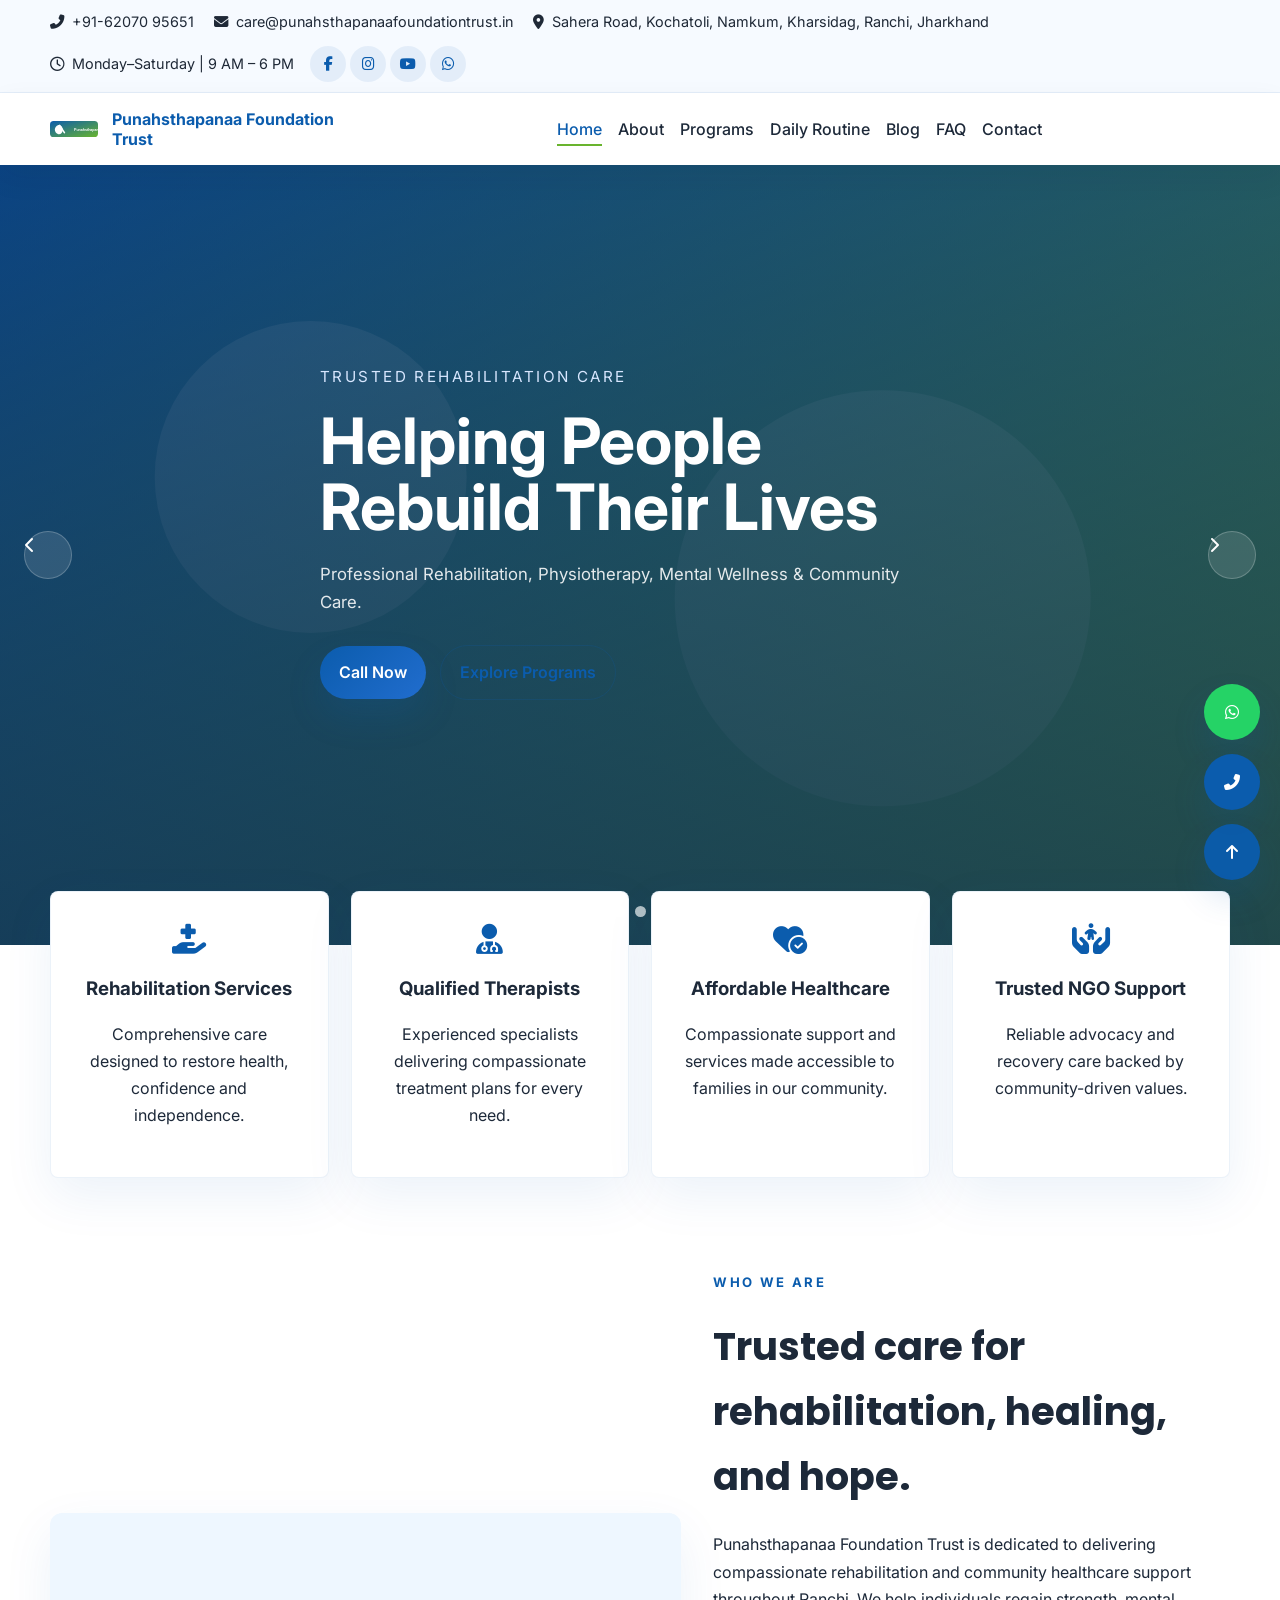
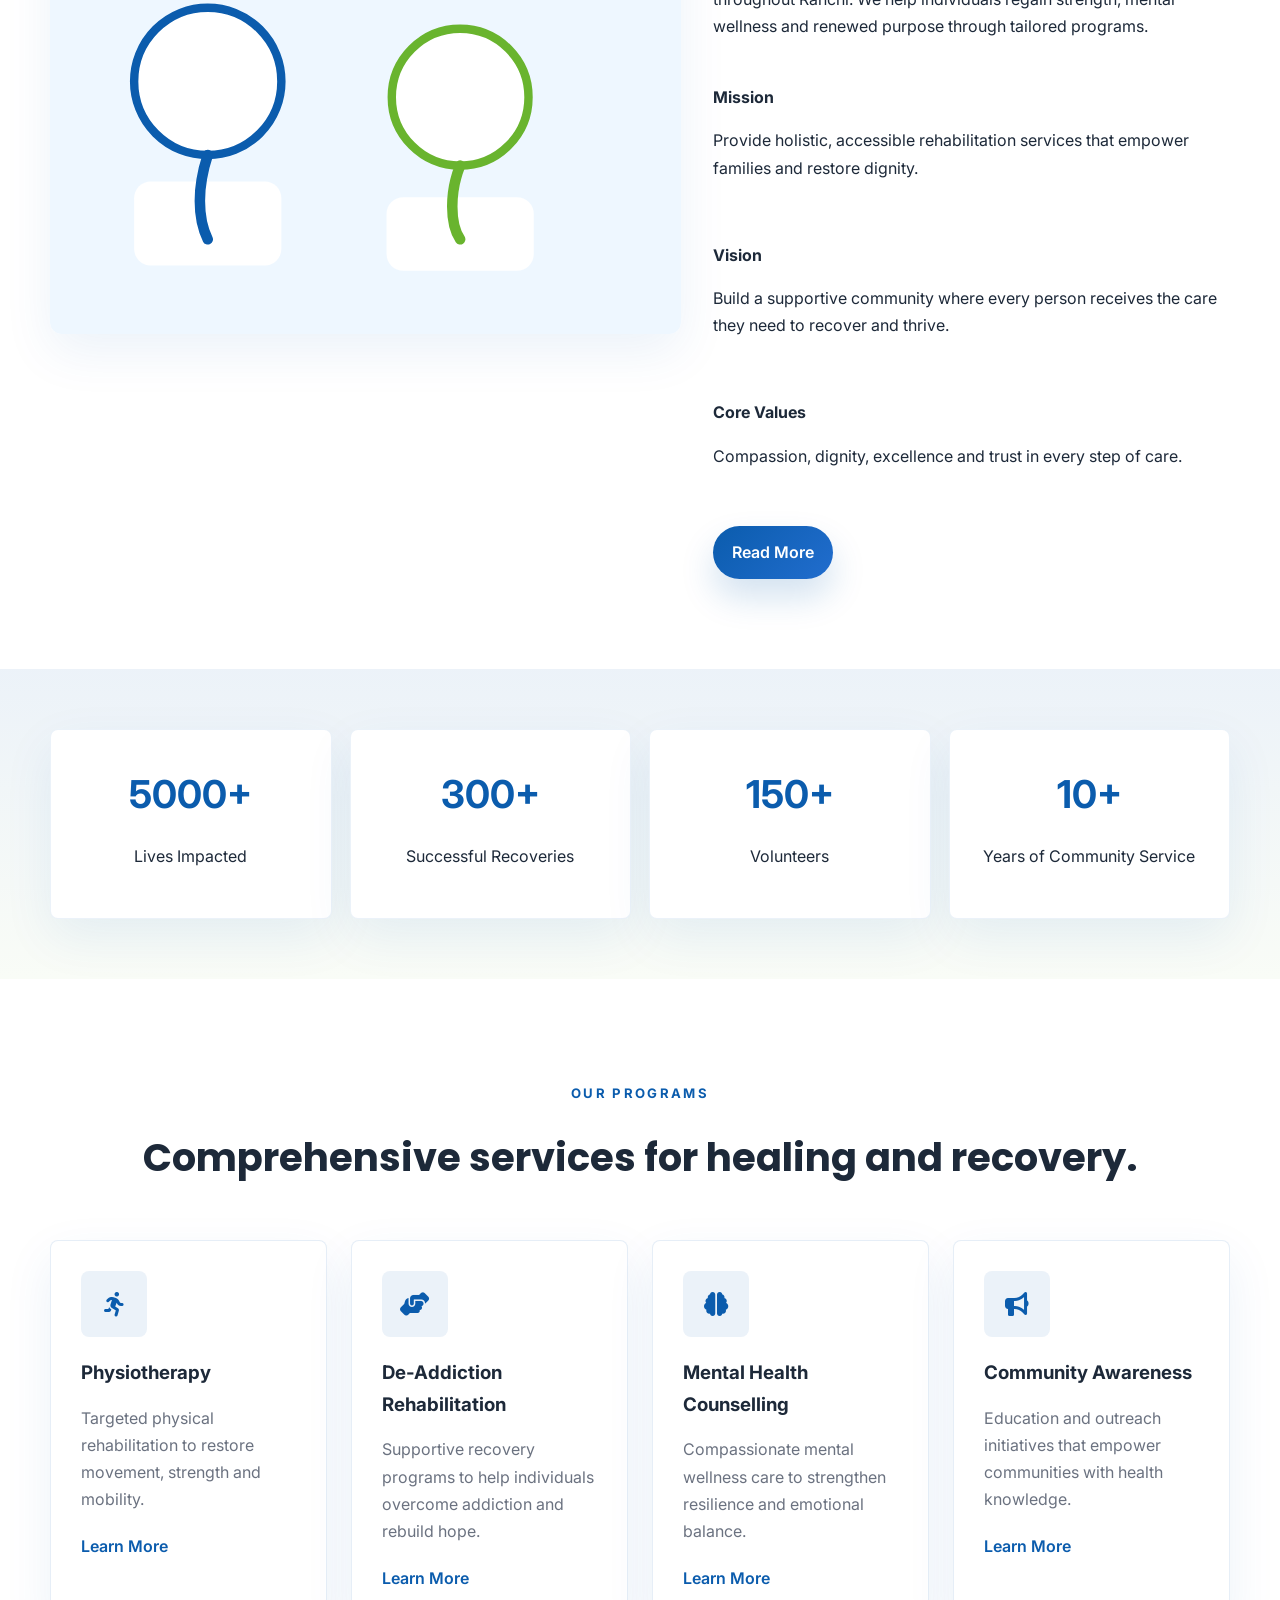
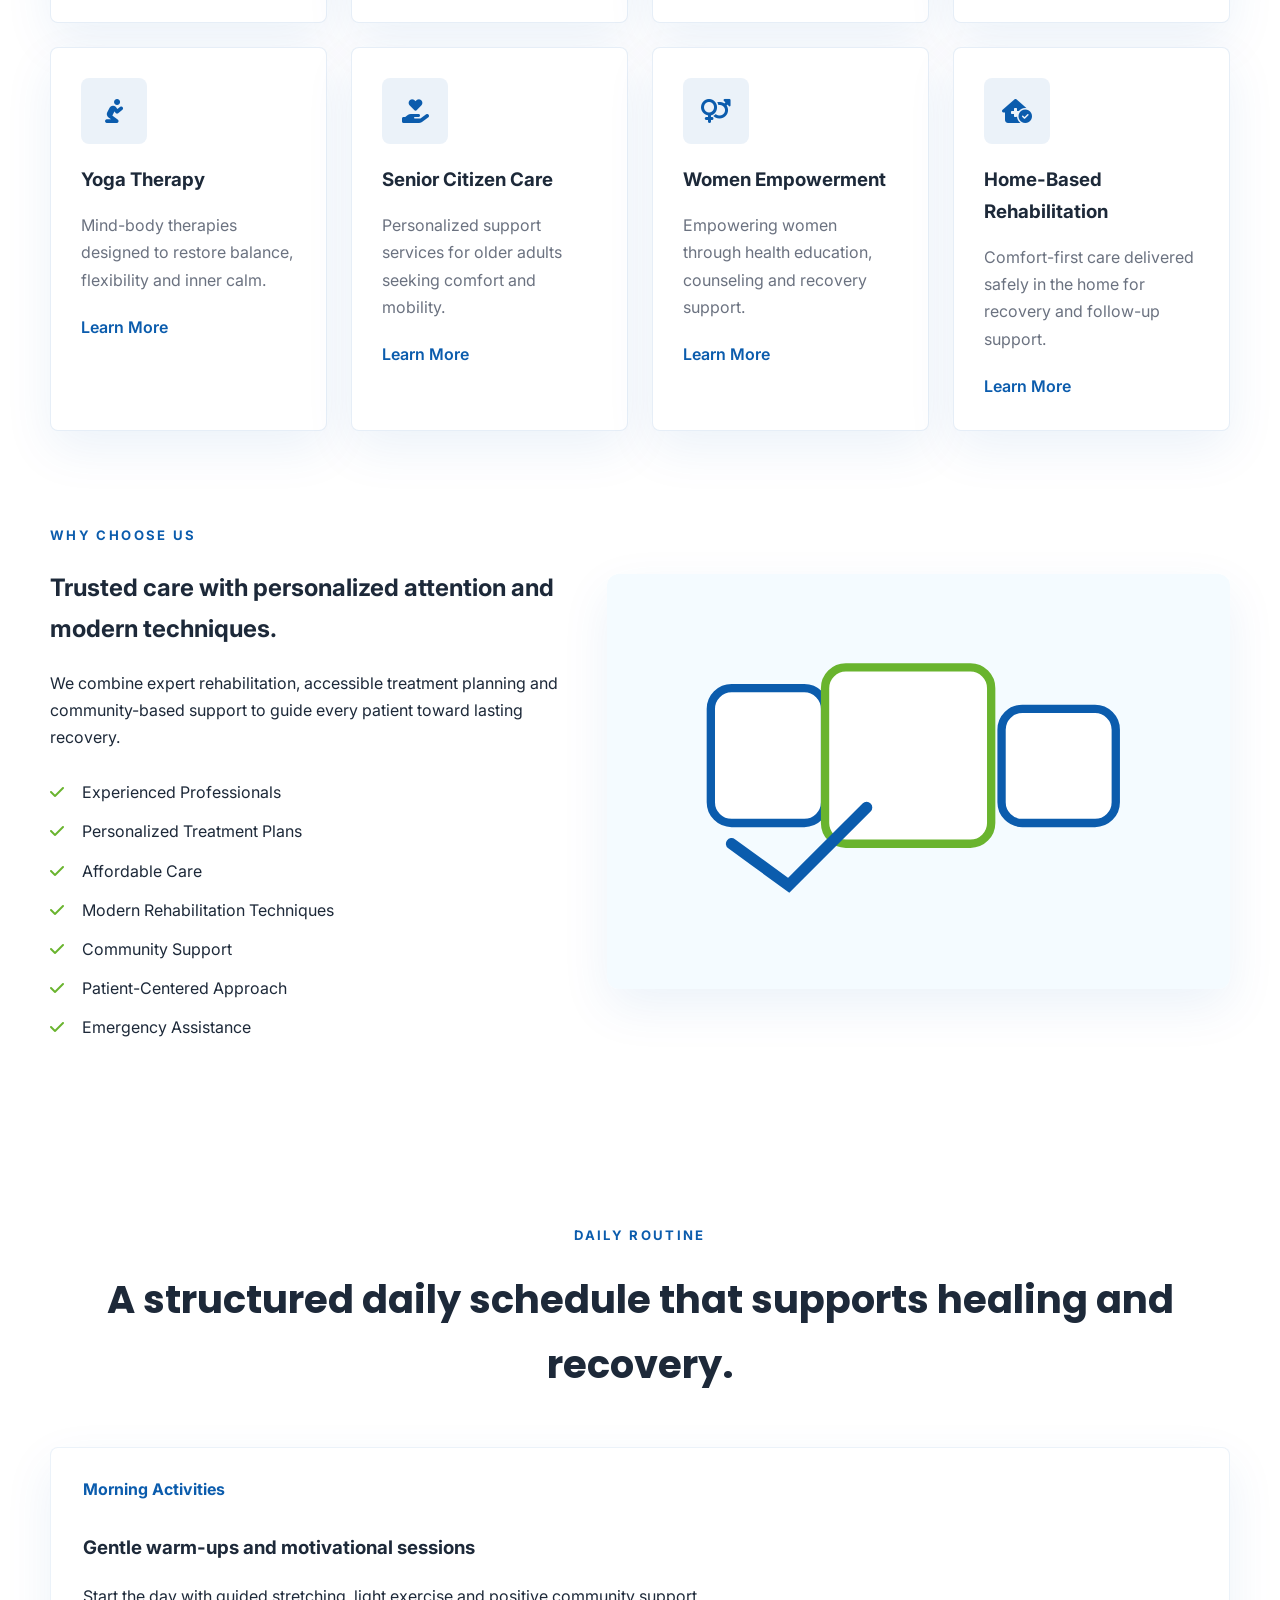
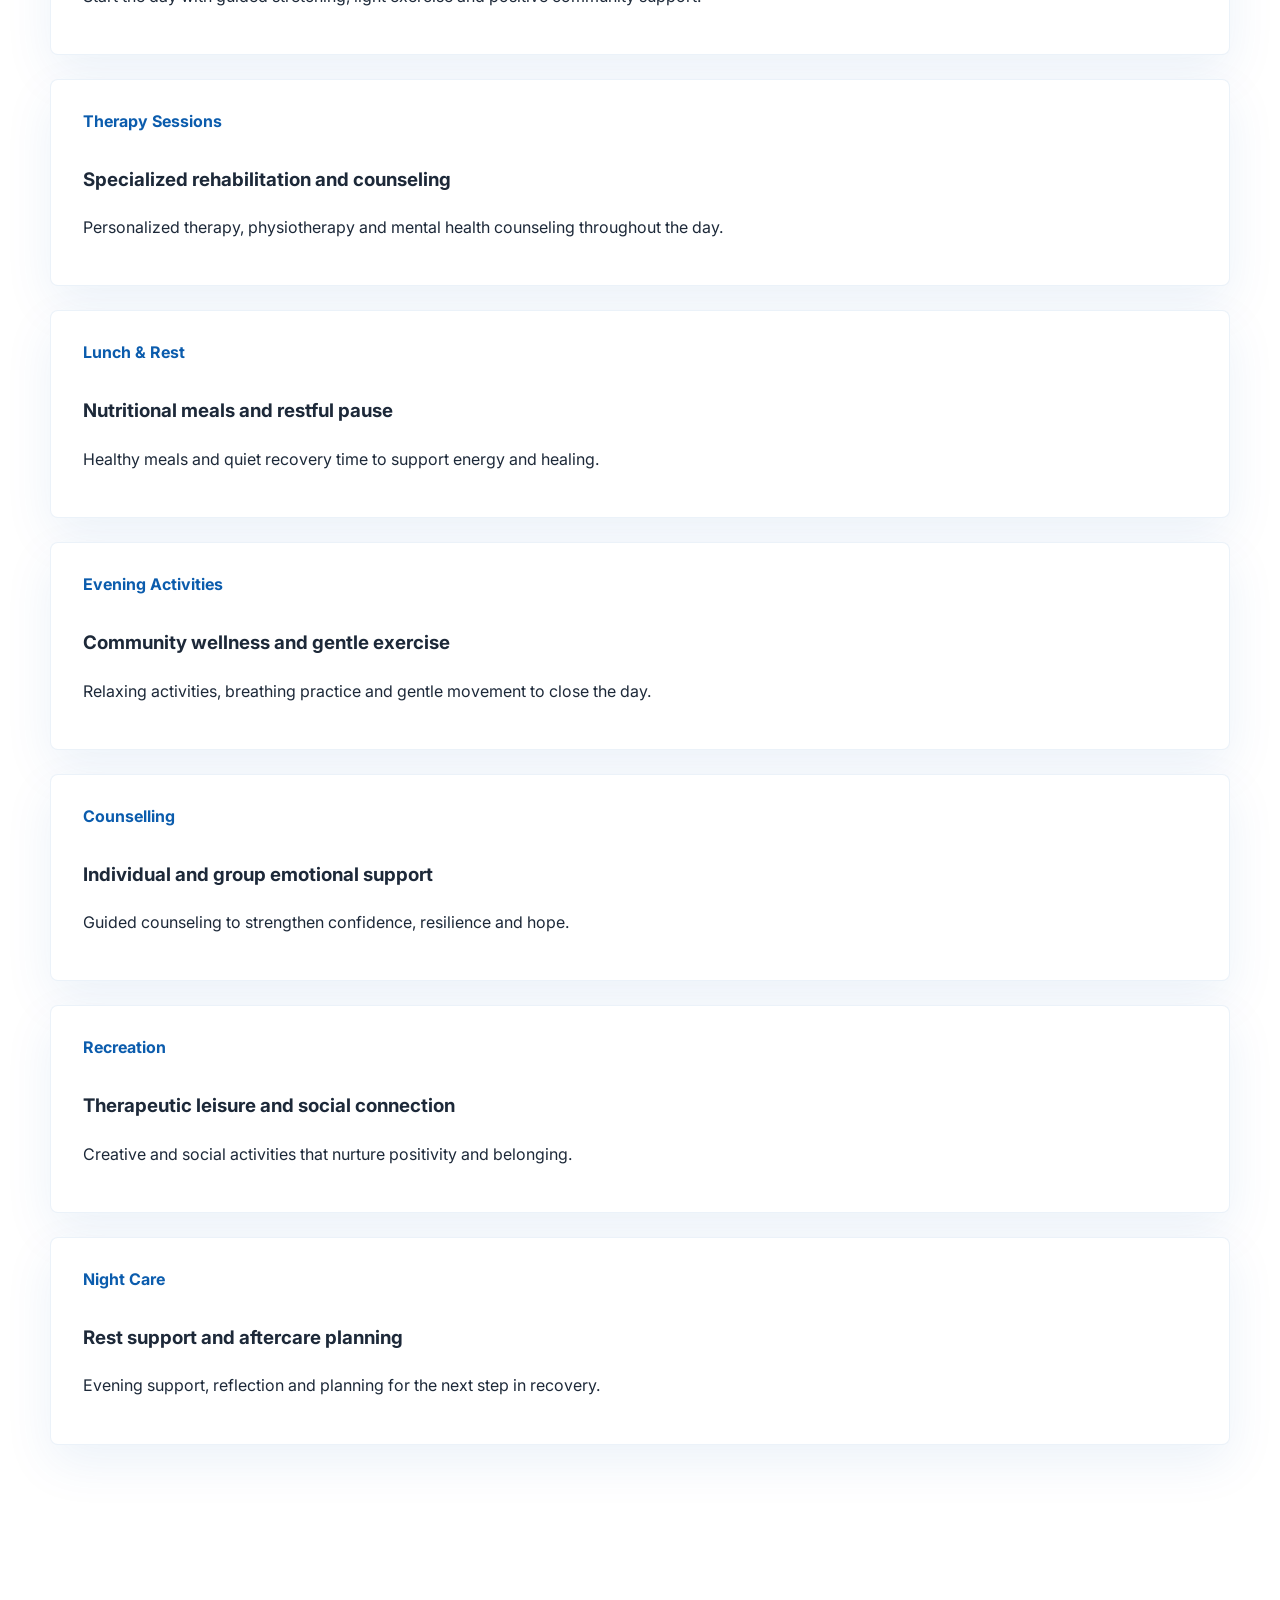
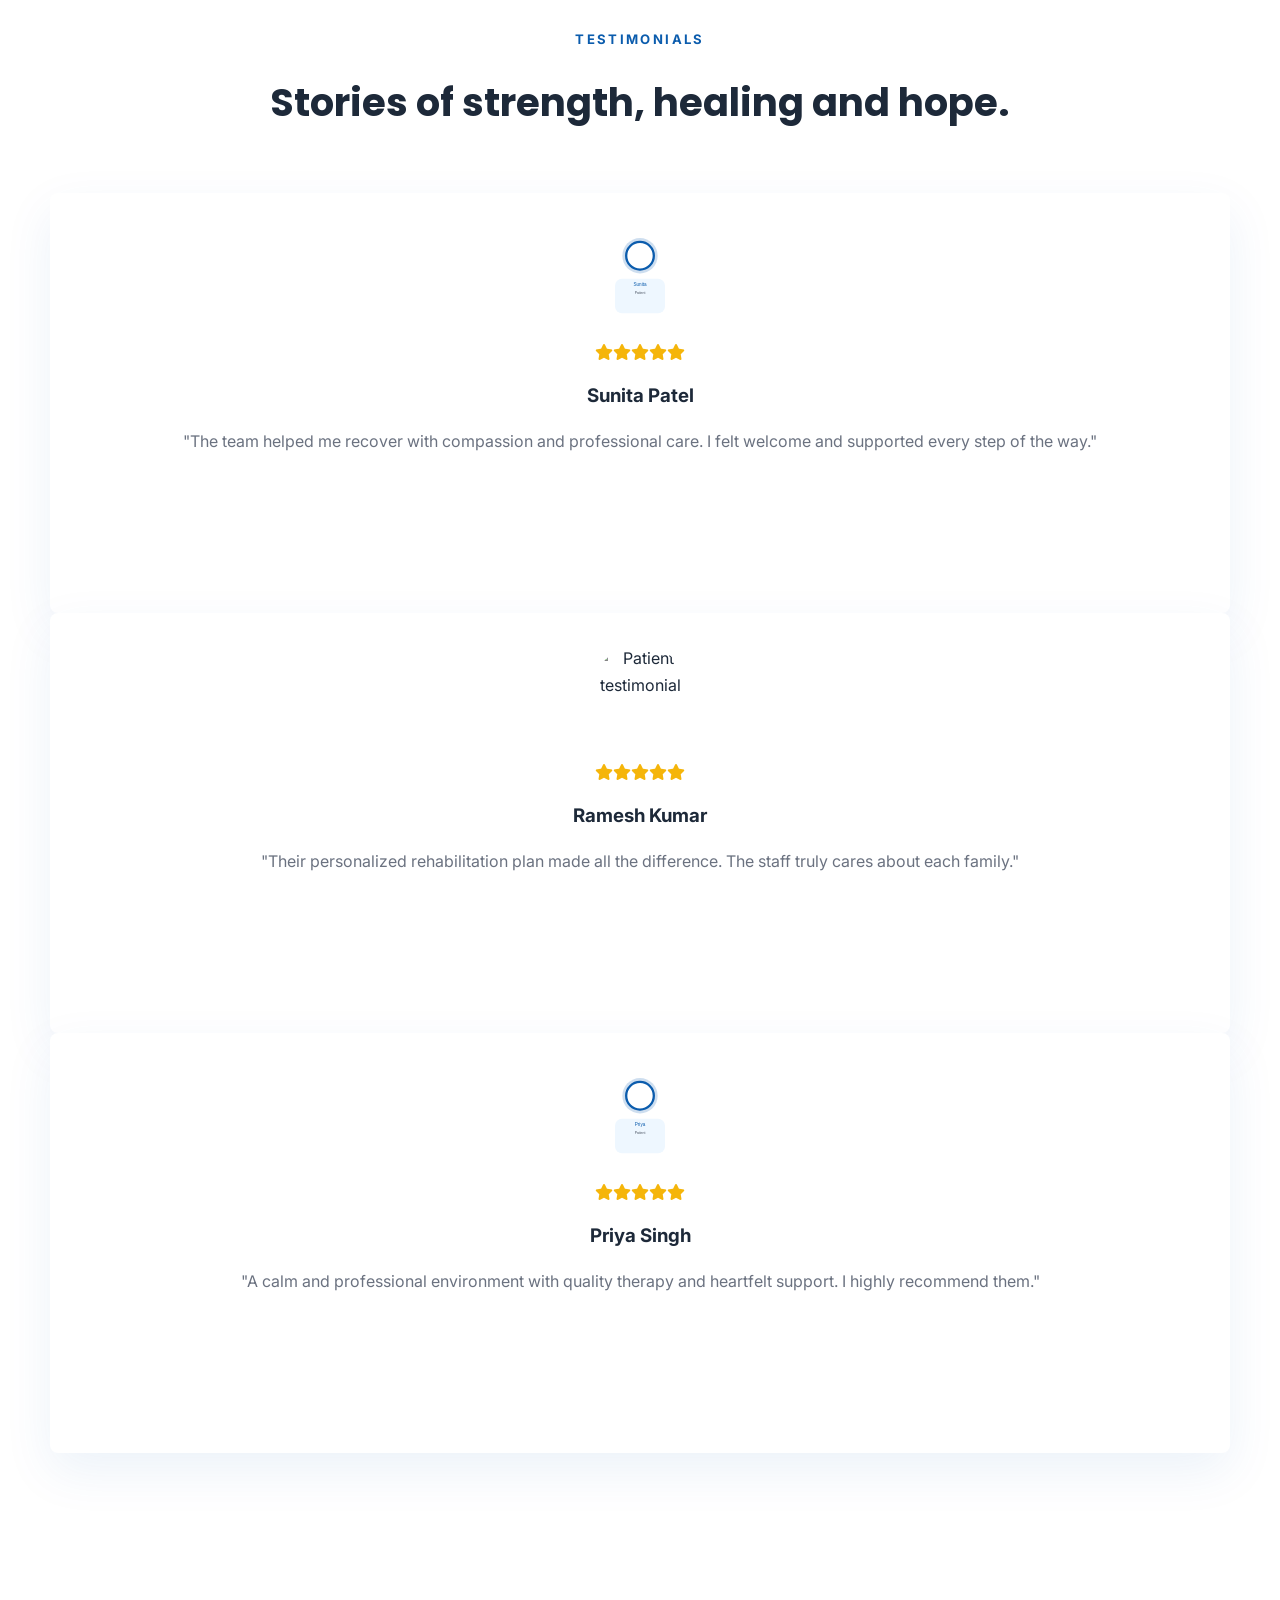
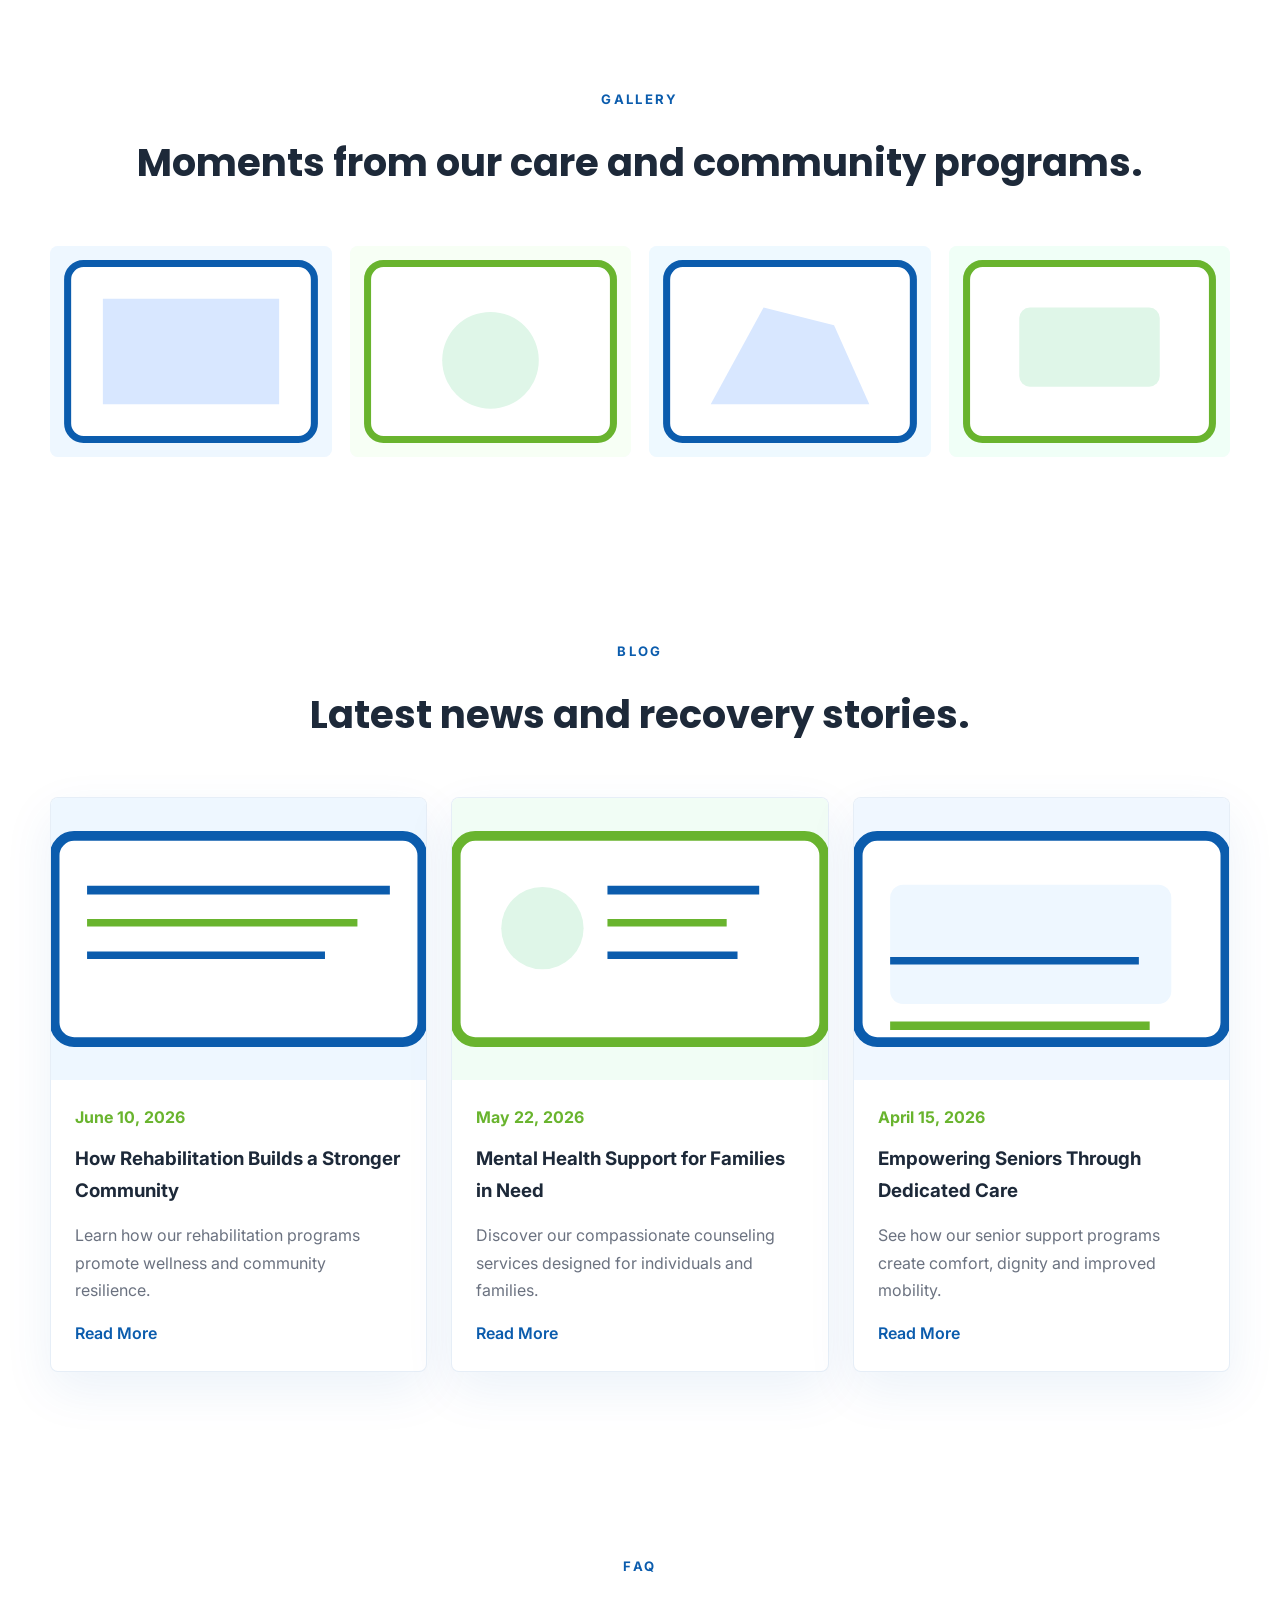
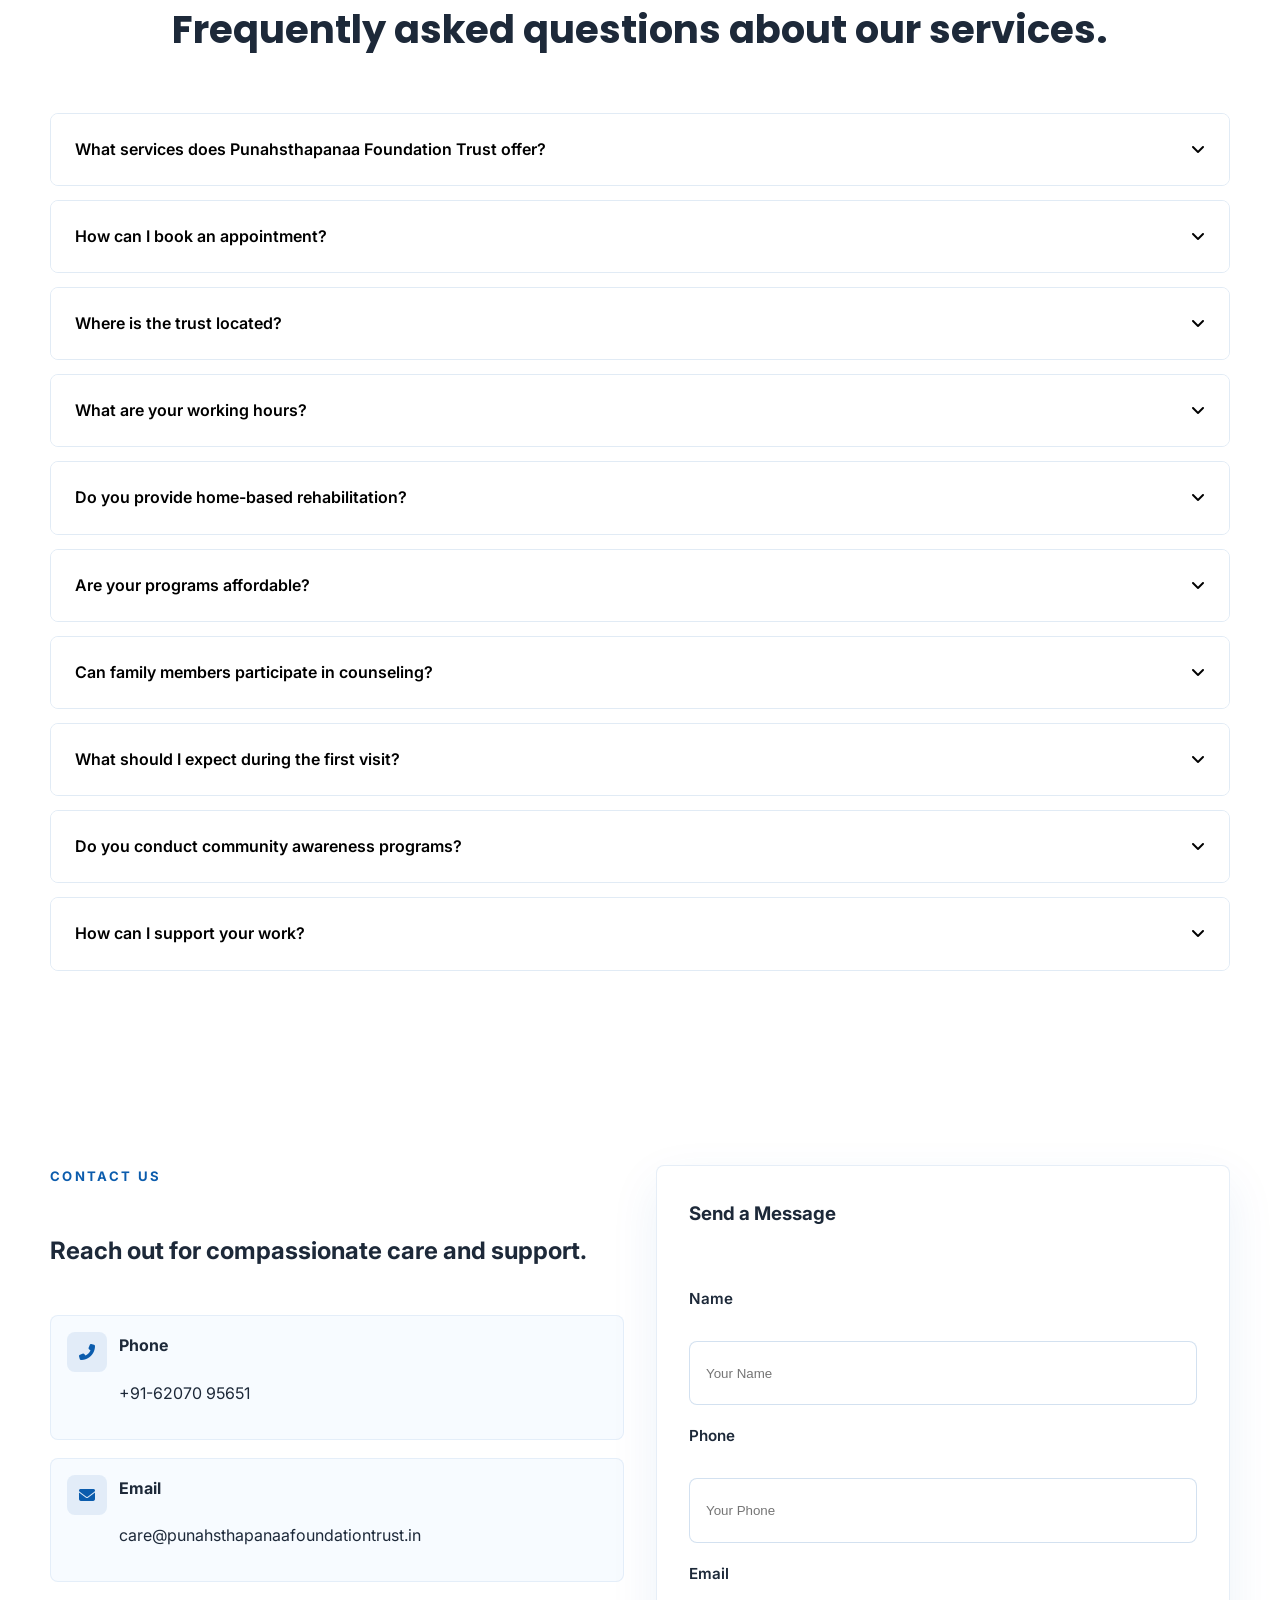
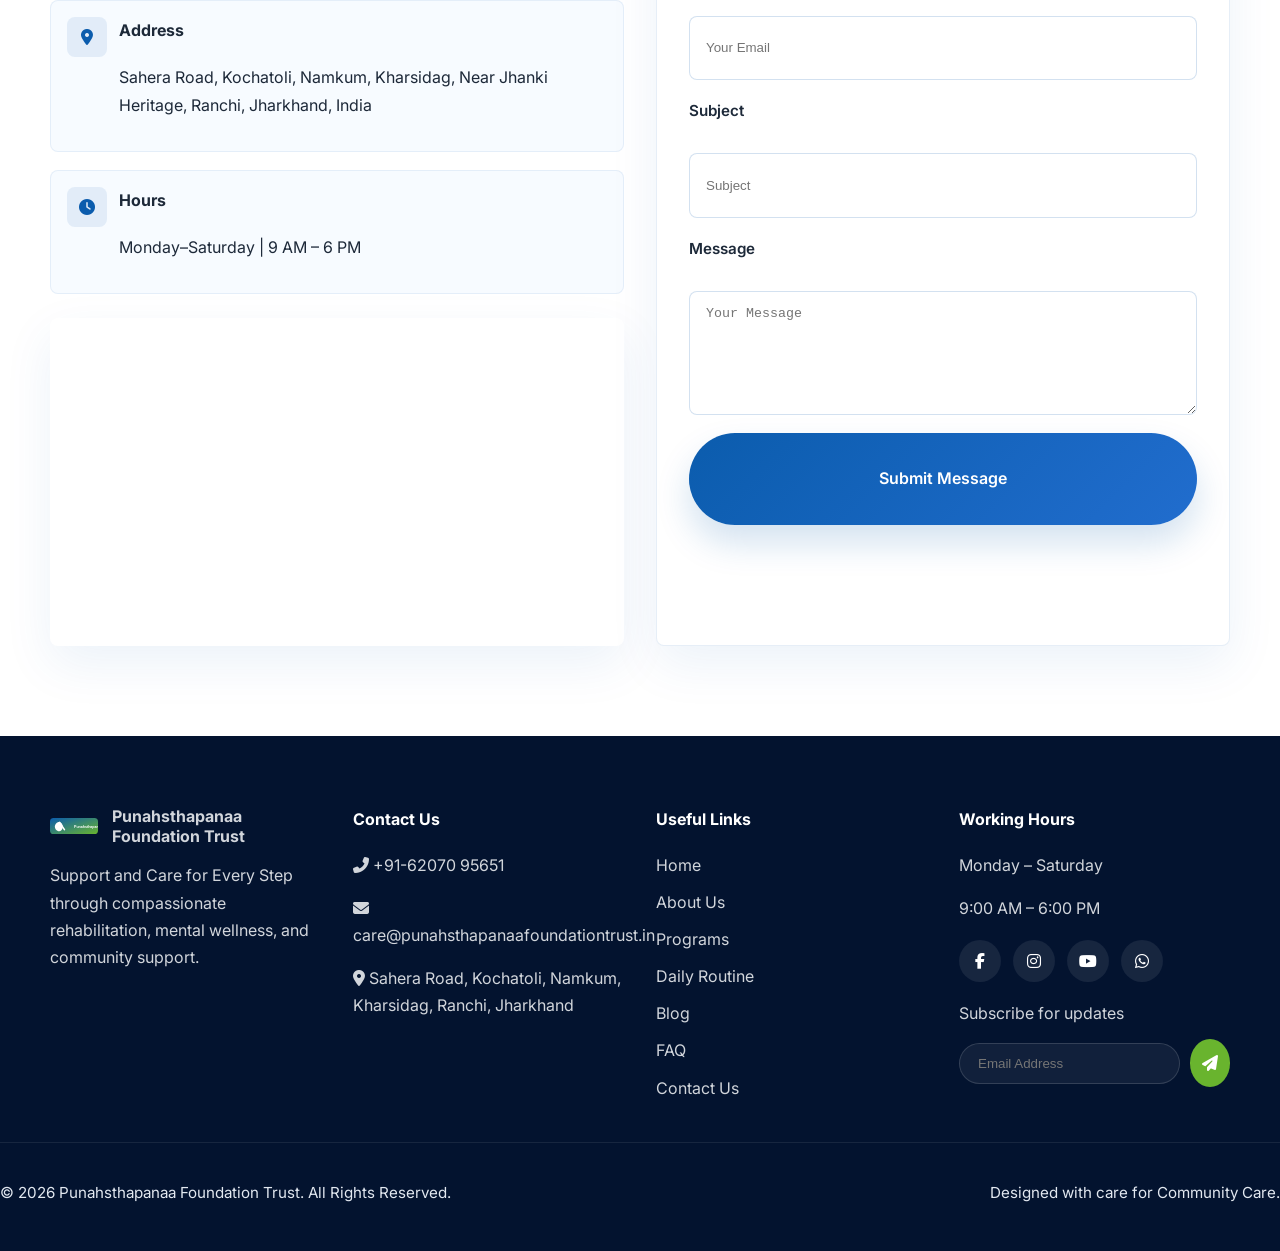
==== index.html @ 6db5de45 "first commit" ====
<!DOCTYPE html>
<html lang="en">
<head>
  <meta charset="UTF-8">
  <meta name="viewport" content="width=device-width, initial-scale=1.0">
  <title>Punahsthapanaa Foundation Trust | Support and Care for Every Step</title>
  <meta name="description" content="Punahsthapanaa Foundation Trust provides compassionate rehabilitation, healthcare, and community support services in Ranchi, Jharkhand.">
  <meta name="keywords" content="rehabilitation NGO, healthcare NGO, mental health counseling, physiotherapy, community support, Ranchi NGO">
  <meta name="author" content="Punahsthapanaa Foundation Trust">
  <link rel="canonical" href="https://www.punahsthapanaafoundationtrust.in/">
  <meta property="og:title" content="Punahsthapanaa Foundation Trust | Support and Care for Every Step">
  <meta property="og:description" content="Compassionate rehabilitation and healthcare services with trusted community support in Ranchi.">
  <meta property="og:type" content="website">
  <meta property="og:url" content="https://www.punahsthapanaafoundationtrust.in/">
  <meta property="og:image" content="assets/images/og-image.svg">
  <meta name="twitter:card" content="summary_large_image">
  <meta name="twitter:title" content="Punahsthapanaa Foundation Trust | Support and Care for Every Step">
  <meta name="twitter:description" content="Compassionate rehabilitation and healthcare services with trusted community support in Ranchi.">
  <meta name="twitter:image" content="assets/images/og-image.svg">
  <link rel="icon" href="assets/images/favicon.svg" type="image/svg+xml">
  <link rel="preconnect" href="https://fonts.googleapis.com">
  <link rel="preconnect" href="https://fonts.gstatic.com" crossorigin>
  <link href="https://fonts.googleapis.com/css2?family=Inter:wght@400;500;600;700&family=Poppins:wght@500;600;700;800&display=swap" rel="stylesheet">
  <link rel="stylesheet" href="https://cdnjs.cloudflare.com/ajax/libs/font-awesome/6.5.3/css/all.min.css" referrerpolicy="no-referrer">
  <link rel="stylesheet" href="https://cdnjs.cloudflare.com/ajax/libs/Swiper/11.0.7/swiper-bundle.min.css" referrerpolicy="no-referrer">
  <link rel="stylesheet" href="https://cdnjs.cloudflare.com/ajax/libs/aos/2.3.4/aos.css" referrerpolicy="no-referrer">
  <link rel="stylesheet" href="assets/css/styles.css">
</head>
<body>
  <div class="topbar">
    <div class="container topbar-wrap">
      <div class="contact-info">
        <span><i class="fas fa-phone-alt"></i> +91-62070 95651</span>
        <span><i class="fas fa-envelope"></i> <a href="mailto:care@punahsthapanaafoundationtrust.in">care@punahsthapanaafoundationtrust.in</a></span>
        <span><i class="fas fa-map-marker-alt"></i> Sahera Road, Kochatoli, Namkum, Kharsidag, Ranchi, Jharkhand</span>
      </div>
      <div class="topbar-right">
        <span><i class="far fa-clock"></i> Monday&ndash;Saturday | 9 AM &ndash; 6 PM</span>
        <div class="social-links">
          <a href="#" aria-label="Facebook"><i class="fab fa-facebook-f"></i></a>
          <a href="#" aria-label="Instagram"><i class="fab fa-instagram"></i></a>
          <a href="#" aria-label="YouTube"><i class="fab fa-youtube"></i></a>
          <a href="#" aria-label="WhatsApp"><i class="fab fa-whatsapp"></i></a>
        </div>
      </div>
    </div>
  </div>
  <header class="header" id="header">
    <div class="container nav-wrap">
      <a href="#home" class="brand-logo">
        <img src="assets/images/logo.svg" alt="Punahsthapanaa Foundation Trust logo">
        <span>Punahsthapanaa Foundation Trust</span>
      </a>
      <nav class="main-nav" id="main-nav">
        <ul>
          <li><a href="#home" class="nav-link active">Home</a></li>
          <li><a href="#about" class="nav-link">About</a></li>
          <li><a href="#programs" class="nav-link">Programs</a></li>
          <li><a href="#routine" class="nav-link">Daily Routine</a></li>
          <li><a href="#blog" class="nav-link">Blog</a></li>
          <li><a href="#faq" class="nav-link">FAQ</a></li>
          <li><a href="#contact" class="nav-link">Contact</a></li>
        </ul>
      </nav>
      <div class="nav-actions">
        <a href="tel:+916207095651" class="btn btn-outline">Call Now</a>
        <a href="#contact" class="btn btn-primary">Book Appointment</a>
      </div>
      <button class="nav-toggle" aria-label="Toggle navigation" aria-expanded="false">
        <span></span><span></span><span></span>
      </button>
    </div>
  </header>
  <main>
    <section class="hero" id="home">
      <div class="swiper hero-swiper">
        <div class="swiper-wrapper">
          <div class="swiper-slide hero-slide" style="background-image: url('assets/images/hero-1.svg');">
            <div class="hero-overlay"></div>
            <div class="hero-content container" data-aos="fade-up">
              <span class="eyebrow">Trusted Rehabilitation Care</span>
              <h1>Helping People Rebuild Their Lives</h1>
              <p>Professional Rehabilitation, Physiotherapy, Mental Wellness &amp; Community Care.</p>
              <div class="hero-ctas">
                <a href="tel:+916207095651" class="btn btn-primary">Call Now</a>
                <a href="#programs" class="btn btn-outline">Explore Programs</a>
              </div>
            </div>
          </div>
          <div class="swiper-slide hero-slide" style="background-image: url('assets/images/hero-2.svg');">
            <div class="hero-overlay"></div>
            <div class="hero-content container" data-aos="fade-up">
              <span class="eyebrow">Compassionate Support</span>
              <h1>Support and Care for Every Step</h1>
              <p>Providing compassionate rehabilitation services for individuals and families.</p>
              <div class="hero-ctas">
                <a href="#contact" class="btn btn-primary">Book Appointment</a>
                <a href="#contact" class="btn btn-outline">Contact Us</a>
              </div>
            </div>
          </div>
          <div class="swiper-slide hero-slide" style="background-image: url('assets/images/hero-3.svg');">
            <div class="hero-overlay"></div>
            <div class="hero-content container" data-aos="fade-up">
              <span class="eyebrow">Empowering Recovery</span>
              <h1>Together Towards Recovery</h1>
              <p>Empowering lives through healthcare, counselling, and community support.</p>
              <div class="hero-ctas">
                <a href="#about" class="btn btn-primary">Learn More</a>
                <a href="tel:+916207095651" class="btn btn-outline">Call Now</a>
              </div>
            </div>
          </div>
        </div>
        <div class="swiper-pagination"></div>
        <div class="swiper-button-prev"><i class="fas fa-chevron-left"></i></div>
        <div class="swiper-button-next"><i class="fas fa-chevron-right"></i></div>
      </div>
    </section>
    <section class="info-cards container" data-aos="fade-up">
      <article class="info-card">
        <i class="fas fa-hand-holding-medical"></i>
        <h3>Rehabilitation Services</h3>
        <p>Comprehensive care designed to restore health, confidence and independence.</p>
      </article>
      <article class="info-card">
        <i class="fas fa-user-md"></i>
        <h3>Qualified Therapists</h3>
        <p>Experienced specialists delivering compassionate treatment plans for every need.</p>
      </article>
      <article class="info-card">
        <i class="fas fa-heart-circle-check"></i>
        <h3>Affordable Healthcare</h3>
        <p>Compassionate support and services made accessible to families in our community.</p>
      </article>
      <article class="info-card">
        <i class="fas fa-hands-holding-child"></i>
        <h3>Trusted NGO Support</h3>
        <p>Reliable advocacy and recovery care backed by community-driven values.</p>
      </article>
    </section>
    <section class="about-section" id="about">
      <div class="container about-wrap" data-aos="fade-up">
        <div class="about-image">
          <img src="assets/images/about-people.svg" alt="About Punahsthapanaa Foundation Trust">
        </div>
        <div class="about-content">
          <span class="section-label">Who We Are</span>
          <h2>Trusted care for rehabilitation, healing, and hope.</h2>
          <p>Punahsthapanaa Foundation Trust is dedicated to delivering compassionate rehabilitation and community healthcare support throughout Ranchi. We help individuals regain strength, mental wellness and renewed purpose through tailored programs.</p>
          <div class="about-points">
            <div>
              <h3>Mission</h3>
              <p>Provide holistic, accessible rehabilitation services that empower families and restore dignity.</p>
            </div>
            <div>
              <h3>Vision</h3>
              <p>Build a supportive community where every person receives the care they need to recover and thrive.</p>
            </div>
            <div>
              <h3>Core Values</h3>
              <p>Compassion, dignity, excellence and trust in every step of care.</p>
            </div>
          </div>
          <a href="#programs" class="btn btn-primary">Read More</a>
        </div>
      </div>
    </section>
    <section class="statistics-section" data-aos="fade-up">
      <div class="container stats-grid">
        <div class="stat-card">
          <h3 class="counter" data-target="5000">0</h3>
          <p>Lives Impacted</p>
        </div>
        <div class="stat-card">
          <h3 class="counter" data-target="300">0</h3>
          <p>Successful Recoveries</p>
        </div>
        <div class="stat-card">
          <h3 class="counter" data-target="150">0</h3>
          <p>Volunteers</p>
        </div>
        <div class="stat-card">
          <h3 class="counter" data-target="10">0</h3>
          <p>Years of Community Service</p>
        </div>
      </div>
    </section>
    <section class="programs-section" id="programs">
      <div class="container section-header" data-aos="fade-up">
        <span class="section-label">Our Programs</span>
        <h2>Comprehensive services for healing and recovery.</h2>
      </div>
      <div class="container program-grid" data-aos="fade-up">
        <article class="program-card">
          <div class="program-icon"><i class="fas fa-running"></i></div>
          <h3>Physiotherapy</h3>
          <p>Targeted physical rehabilitation to restore movement, strength and mobility.</p>
          <a href="#contact" class="link-btn">Learn More</a>
        </article>
        <article class="program-card">
          <div class="program-icon"><i class="fas fa-handshake-angle"></i></div>
          <h3>De-Addiction Rehabilitation</h3>
          <p>Supportive recovery programs to help individuals overcome addiction and rebuild hope.</p>
          <a href="#contact" class="link-btn">Learn More</a>
        </article>
        <article class="program-card">
          <div class="program-icon"><i class="fas fa-brain"></i></div>
          <h3>Mental Health Counselling</h3>
          <p>Compassionate mental wellness care to strengthen resilience and emotional balance.</p>
          <a href="#contact" class="link-btn">Learn More</a>
        </article>
        <article class="program-card">
          <div class="program-icon"><i class="fas fa-bullhorn"></i></div>
          <h3>Community Awareness</h3>
          <p>Education and outreach initiatives that empower communities with health knowledge.</p>
          <a href="#contact" class="link-btn">Learn More</a>
        </article>
        <article class="program-card">
          <div class="program-icon"><i class="fas fa-person-praying"></i></div>
          <h3>Yoga Therapy</h3>
          <p>Mind-body therapies designed to restore balance, flexibility and inner calm.</p>
          <a href="#contact" class="link-btn">Learn More</a>
        </article>
        <article class="program-card">
          <div class="program-icon"><i class="fas fa-hand-holding-heart"></i></div>
          <h3>Senior Citizen Care</h3>
          <p>Personalized support services for older adults seeking comfort and mobility.</p>
          <a href="#contact" class="link-btn">Learn More</a>
        </article>
        <article class="program-card">
          <div class="program-icon"><i class="fas fa-venus-mars"></i></div>
          <h3>Women Empowerment</h3>
          <p>Empowering women through health education, counseling and recovery support.</p>
          <a href="#contact" class="link-btn">Learn More</a>
        </article>
        <article class="program-card">
          <div class="program-icon"><i class="fas fa-house-medical-circle-check"></i></div>
          <h3>Home-Based Rehabilitation</h3>
          <p>Comfort-first care delivered safely in the home for recovery and follow-up support.</p>
          <a href="#contact" class="link-btn">Learn More</a>
        </article>
      </div>
    </section>
    <section class="choose-section" data-aos="fade-up">
      <div class="container choose-wrap">
        <div class="choose-content">
          <span class="section-label">Why Choose Us</span>
          <h2>Trusted care with personalized attention and modern techniques.</h2>
          <p>We combine expert rehabilitation, accessible treatment planning and community-based support to guide every patient toward lasting recovery.</p>
          <ul class="checklist">
            <li>Experienced Professionals</li>
            <li>Personalized Treatment Plans</li>
            <li>Affordable Care</li>
            <li>Modern Rehabilitation Techniques</li>
            <li>Community Support</li>
            <li>Patient-Centered Approach</li>
            <li>Emergency Assistance</li>
          </ul>
        </div>
        <div class="choose-image">
          <img src="assets/images/choose-us.svg" alt="Why choose Punahsthapanaa Foundation Trust">
        </div>
      </div>
    </section>
    <section class="routine-section" id="routine" data-aos="fade-up">
      <div class="container section-header">
        <span class="section-label">Daily Routine</span>
        <h2>A structured daily schedule that supports healing and recovery.</h2>
      </div>
      <div class="container timeline">
        <div class="timeline-item">
          <span class="timeline-time">Morning Activities</span>
          <h3>Gentle warm-ups and motivational sessions</h3>
          <p>Start the day with guided stretching, light exercise and positive community support.</p>
        </div>
        <div class="timeline-item">
          <span class="timeline-time">Therapy Sessions</span>
          <h3>Specialized rehabilitation and counseling</h3>
          <p>Personalized therapy, physiotherapy and mental health counseling throughout the day.</p>
        </div>
        <div class="timeline-item">
          <span class="timeline-time">Lunch & Rest</span>
          <h3>Nutritional meals and restful pause</h3>
          <p>Healthy meals and quiet recovery time to support energy and healing.</p>
        </div>
        <div class="timeline-item">
          <span class="timeline-time">Evening Activities</span>
          <h3>Community wellness and gentle exercise</h3>
          <p>Relaxing activities, breathing practice and gentle movement to close the day.</p>
        </div>
        <div class="timeline-item">
          <span class="timeline-time">Counselling</span>
          <h3>Individual and group emotional support</h3>
          <p>Guided counseling to strengthen confidence, resilience and hope.</p>
        </div>
        <div class="timeline-item">
          <span class="timeline-time">Recreation</span>
          <h3>Therapeutic leisure and social connection</h3>
          <p>Creative and social activities that nurture positivity and belonging.</p>
        </div>
        <div class="timeline-item">
          <span class="timeline-time">Night Care</span>
          <h3>Rest support and aftercare planning</h3>
          <p>Evening support, reflection and planning for the next step in recovery.</p>
        </div>
      </div>
    </section>
    <section class="testimonials-section" data-aos="fade-up">
      <div class="container section-header">
        <span class="section-label">Testimonials</span>
        <h2>Stories of strength, healing and hope.</h2>
      </div>
      <div class="testimonial-carousel swiper">
        <div class="swiper-wrapper">
          <article class="testimonial-card swiper-slide">
            <img src="assets/images/testimonial-1.svg" alt="Patient testimonial" loading="lazy">
            <div class="rating"><i class="fas fa-star"></i><i class="fas fa-star"></i><i class="fas fa-star"></i><i class="fas fa-star"></i><i class="fas fa-star"></i></div>
            <h3>Sunita Patel</h3>
            <p>"The team helped me recover with compassion and professional care. I felt welcome and supported every step of the way."</p>
          </article>
          <article class="testimonial-card swiper-slide">
            <img src="assets/images/testimonial-2.svg" alt="Patient testimonial" loading="lazy">
            <div class="rating"><i class="fas fa-star"></i><i class="fas fa-star"></i><i class="fas fa-star"></i><i class="fas fa-star"></i><i class="fas fa-star"></i></div>
            <h3>Ramesh Kumar</h3>
            <p>"Their personalized rehabilitation plan made all the difference. The staff truly cares about each family."</p>
          </article>
          <article class="testimonial-card swiper-slide">
            <img src="assets/images/testimonial-3.svg" alt="Patient testimonial" loading="lazy">
            <div class="rating"><i class="fas fa-star"></i><i class="fas fa-star"></i><i class="fas fa-star"></i><i class="fas fa-star"></i><i class="fas fa-star"></i></div>
            <h3>Priya Singh</h3>
            <p>"A calm and professional environment with quality therapy and heartfelt support. I highly recommend them."</p>
          </article>
        </div>
        <div class="swiper-pagination"></div>
      </div>
    </section>
    <section class="gallery-section" data-aos="fade-up">
      <div class="container section-header">
        <span class="section-label">Gallery</span>
        <h2>Moments from our care and community programs.</h2>
      </div>
      <div class="container gallery-grid">
        <div class="gallery-item"><a href="assets/images/gallery-1.svg" target="_blank"><img src="assets/images/gallery-1.svg" alt="Rehabilitation support" loading="lazy"></a></div>
        <div class="gallery-item"><a href="assets/images/gallery-2.svg" target="_blank"><img src="assets/images/gallery-2.svg" alt="Community awareness" loading="lazy"></a></div>
        <div class="gallery-item"><a href="assets/images/gallery-3.svg" target="_blank"><img src="assets/images/gallery-3.svg" alt="Therapy session" loading="lazy"></a></div>
        <div class="gallery-item"><a href="assets/images/gallery-4.svg" target="_blank"><img src="assets/images/gallery-4.svg" alt="Wellness activities" loading="lazy"></a></div>
      </div>
    </section>
    <section class="blog-section" id="blog" data-aos="fade-up">
      <div class="container section-header">
        <span class="section-label">Blog</span>
        <h2>Latest news and recovery stories.</h2>
      </div>
      <div class="container blog-grid">
        <article class="blog-card">
          <img src="assets/images/blog-1.svg" alt="Blog article" loading="lazy">
          <div class="blog-card-body">
            <span class="blog-date">June 10, 2026</span>
            <h3>How Rehabilitation Builds a Stronger Community</h3>
            <p>Learn how our rehabilitation programs promote wellness and community resilience.</p>
            <a href="blog.html" class="link-btn">Read More</a>
          </div>
        </article>
        <article class="blog-card">
          <img src="assets/images/blog-2.svg" alt="Blog article" loading="lazy">
          <div class="blog-card-body">
            <span class="blog-date">May 22, 2026</span>
            <h3>Mental Health Support for Families in Need</h3>
            <p>Discover our compassionate counseling services designed for individuals and families.</p>
            <a href="blog.html" class="link-btn">Read More</a>
          </div>
        </article>
        <article class="blog-card">
          <img src="assets/images/blog-3.svg" alt="Blog article" loading="lazy">
          <div class="blog-card-body">
            <span class="blog-date">April 15, 2026</span>
            <h3>Empowering Seniors Through Dedicated Care</h3>
            <p>See how our senior support programs create comfort, dignity and improved mobility.</p>
            <a href="blog.html" class="link-btn">Read More</a>
          </div>
        </article>
      </div>
    </section>
    <section class="faq-section" id="faq" data-aos="fade-up">
      <div class="container section-header">
        <span class="section-label">FAQ</span>
        <h2>Frequently asked questions about our services.</h2>
      </div>
      <div class="container faq-accordion">
        <div class="accordion-item">
          <button class="accordion-header">What services does Punahsthapanaa Foundation Trust offer?</button>
          <div class="accordion-body"><p>We offer physiotherapy, de-addiction rehabilitation, mental health counseling, community awareness, yoga therapy, senior citizen care, women empowerment and home-based rehabilitation.</p></div>
        </div>
        <div class="accordion-item">
          <button class="accordion-header">How can I book an appointment?</button>
          <div class="accordion-body"><p>You can call +91-62070 95651, email care@punahsthapanaafoundationtrust.in, or use the contact form below.</p></div>
        </div>
        <div class="accordion-item">
          <button class="accordion-header">Where is the trust located?</button>
          <div class="accordion-body"><p>We are located on Sahera Road, Kochatoli, Namkum, Kharsidag, near Jhanki Heritage, Ranchi, Jharkhand.</p></div>
        </div>
        <div class="accordion-item">
          <button class="accordion-header">What are your working hours?</button>
          <div class="accordion-body"><p>Our team is available Monday to Saturday from 9 AM to 6 PM.</p></div>
        </div>
        <div class="accordion-item">
          <button class="accordion-header">Do you provide home-based rehabilitation?</button>
          <div class="accordion-body"><p>Yes, we provide safe and compassionate home-based rehabilitation support for eligible individuals.</p></div>
        </div>
        <div class="accordion-item">
          <button class="accordion-header">Are your programs affordable?</button>
          <div class="accordion-body"><p>We strive to make our programs affordable and accessible through compassionate support models.</p></div>
        </div>
        <div class="accordion-item">
          <button class="accordion-header">Can family members participate in counseling?</button>
          <div class="accordion-body"><p>Yes, we encourage family-inclusive counseling and support sessions to create a strong recovery network.</p></div>
        </div>
        <div class="accordion-item">
          <button class="accordion-header">What should I expect during the first visit?</button>
          <div class="accordion-body"><p>Your first visit includes an assessment, goal-setting, and a personalized care plan from our team.</p></div>
        </div>
        <div class="accordion-item">
          <button class="accordion-header">Do you conduct community awareness programs?</button>
          <div class="accordion-body"><p>Yes, we organize outreach programs to educate and empower communities about health, wellness and recovery.</p></div>
        </div>
        <div class="accordion-item">
          <button class="accordion-header">How can I support your work?</button>
          <div class="accordion-body"><p>You can support us through donations, volunteering, or sharing our mission with your network.</p></div>
        </div>
      </div>
    </section>
    <section class="contact-section" id="contact" data-aos="fade-up">
      <div class="container contact-wrap">
        <div class="contact-info-panel">
          <span class="section-label">Contact Us</span>
          <h2>Reach out for compassionate care and support.</h2>
          <div class="contact-details">
            <div><i class="fas fa-phone-alt"></i><h3>Phone</h3><p><a href="tel:+916207095651">+91-62070 95651</a></p></div>
            <div><i class="fas fa-envelope"></i><h3>Email</h3><p><a href="mailto:care@punahsthapanaafoundationtrust.in">care@punahsthapanaafoundationtrust.in</a></p></div>
            <div><i class="fas fa-map-marker-alt"></i><h3>Address</h3><p>Sahera Road, Kochatoli, Namkum, Kharsidag, Near Jhanki Heritage, Ranchi, Jharkhand, India</p></div>
            <div><i class="fas fa-clock"></i><h3>Hours</h3><p>Monday&ndash;Saturday | 9 AM &ndash; 6 PM</p></div>
          </div>
          <div class="map-frame">
            <iframe title="Punahsthapanaa Foundation Trust location" src="https://www.google.com/maps/embed?pb=!1m18!1m12!1m3!1d3710.0000000000005!2d85.00000000000001!3d23.000000000000004!2m3!1f0!2f0!3f0!3m2!1i1024!2i768!4f13.1!3m3!1m2!1s0x0%3A0x0000000000000000!2zMjPCsDAwJzAwLjAiTiA4NcKwMDAnMDAuMCJF!5e0!3m2!1sen!2sin!4v0000000000000" loading="lazy" referrerpolicy="no-referrer-when-downgrade"></iframe>
          </div>
        </div>
        <form class="contact-form" id="contact-form" novalidate>
          <h3>Send a Message</h3>
          <div class="form-group"><label for="name">Name</label><input type="text" id="name" name="name" placeholder="Your Name" required></div>
          <div class="form-group"><label for="phone">Phone</label><input type="tel" id="phone" name="phone" placeholder="Your Phone" required></div>
          <div class="form-group"><label for="email">Email</label><input type="email" id="email" name="email" placeholder="Your Email" required></div>
          <div class="form-group"><label for="subject">Subject</label><input type="text" id="subject" name="subject" placeholder="Subject" required></div>
          <div class="form-group"><label for="message">Message</label><textarea id="message" name="message" placeholder="Your Message" rows="5" required></textarea></div>
          <button type="submit" class="btn btn-primary">Submit Message</button>
          <p class="form-feedback" id="form-feedback"></p>
        </form>
      </div>
    </section>
  </main>
  <footer class="footer">
    <div class="container footer-wrap">
      <div class="footer-column">
        <a href="#home" class="brand-logo footer-logo"><img src="assets/images/logo.svg" alt="Punahsthapanaa Foundation Trust logo"><span>Punahsthapanaa Foundation Trust</span></a>
        <p>Support and Care for Every Step through compassionate rehabilitation, mental wellness, and community support.</p>
      </div>
      <div class="footer-column">
        <h4>Contact Us</h4>
        <p><i class="fas fa-phone-alt"></i> <a href="tel:+916207095651">+91-62070 95651</a></p>
        <p><i class="fas fa-envelope"></i> <a href="mailto:care@punahsthapanaafoundationtrust.in">care@punahsthapanaafoundationtrust.in</a></p>
        <p><i class="fas fa-map-marker-alt"></i> Sahera Road, Kochatoli, Namkum, Kharsidag, Ranchi, Jharkhand</p>
      </div>
      <div class="footer-column">
        <h4>Useful Links</h4>
        <ul>
          <li><a href="#home">Home</a></li>
          <li><a href="#about">About Us</a></li>
          <li><a href="#programs">Programs</a></li>
          <li><a href="#routine">Daily Routine</a></li>
          <li><a href="#blog">Blog</a></li>
          <li><a href="#faq">FAQ</a></li>
          <li><a href="#contact">Contact Us</a></li>
        </ul>
      </div>
      <div class="footer-column">
        <h4>Working Hours</h4>
        <p>Monday &ndash; Saturday</p>
        <p>9:00 AM &ndash; 6:00 PM</p>
        <div class="footer-social">
          <a href="#" aria-label="Facebook"><i class="fab fa-facebook-f"></i></a>
          <a href="#" aria-label="Instagram"><i class="fab fa-instagram"></i></a>
          <a href="#" aria-label="YouTube"><i class="fab fa-youtube"></i></a>
          <a href="#" aria-label="WhatsApp"><i class="fab fa-whatsapp"></i></a>
        </div>
        <div class="newsletter">
          <p>Subscribe for updates</p>
          <form><input type="email" placeholder="Email Address"><button type="submit"><i class="fas fa-paper-plane"></i></button></form>
        </div>
      </div>
    </div>
    <div class="bottom-footer">
      <p>&copy; 2026 Punahsthapanaa Foundation Trust. All Rights Reserved.</p>
      <p>Designed with care for Community Care.</p>
    </div>
  </footer>
  <div class="floating-actions">
    <a href="https://wa.me/916207095651" class="float-btn whatsapp" aria-label="WhatsApp"><i class="fab fa-whatsapp"></i></a>
    <a href="tel:+916207095651" class="float-btn call" aria-label="Call Now"><i class="fas fa-phone-alt"></i></a>
    <button class="float-btn top" id="back-to-top" aria-label="Back to top"><i class="fas fa-arrow-up"></i></button>
  </div>
  <script src="https://cdnjs.cloudflare.com/ajax/libs/Swiper/11.0.7/swiper-bundle.min.js" referrerpolicy="no-referrer"></script>
  <script src="https://cdnjs.cloudflare.com/ajax/libs/aos/2.3.4/aos.js" referrerpolicy="no-referrer"></script>
  <script src="assets/js/scripts.js"></script>
</body>
</html>
---- assets/css/styles.css ----
:root {
  --primary: #0B5CAD;
  --primary-dark: #073f7d;
  --secondary: #69B42E;
  --accent: #f59e0b;
  --light: #f7fbff;
  --light-alt: #eef7ff;
  --text: #1d2939;
  --muted: #6b7280;
  --bg: #ffffff;
  --border: rgba(11, 92, 173, 0.14);
  --shadow: 0 18px 50px rgba(11, 92, 173, 0.08);
  font-family: 'Inter', sans-serif;
}
* {
  box-sizing: border-box;
}
html {
  scroll-behavior: smooth;
}
body {
  margin: 0;
  background: var(--bg);
  color: var(--text);
  line-height: 1.7;
  min-height: 100vh;
  overflow-x: hidden;
}
body.nav-open {
  overflow: hidden;
}
[data-aos] {
  opacity: 1;
  transform: none;
}
html:not(.aos-ready) [data-aos] {
  opacity: 1 !important;
  transform: none !important;
  transition: none !important;
}
img {
  max-width: 100%;
  display: block;
}
a {
  color: inherit;
  text-decoration: none;
}
button {
  font: inherit;
}
.container {
  width: min(1180px, calc(100% - 32px));
  margin: 0 auto;
}
.topbar {
  background: #f6faff;
  color: #1f2937;
  font-size: 0.9rem;
  border-bottom: 1px solid rgba(11, 92, 173, 0.08);
}
.topbar-wrap {
  display: flex;
  align-items: center;
  justify-content: space-between;
  gap: 12px;
  padding: 10px 0;
  flex-wrap: wrap;
}
.contact-info {
  display: flex;
  align-items: center;
  gap: 16px 20px;
  flex-wrap: wrap;
}
.contact-info span,
.topbar-right span {
  display: inline-flex;
  align-items: center;
  gap: 8px;
}
.contact-info a,
.footer a,
.footer a:hover,
.contact-details a {
  color: inherit;
}
.topbar-right {
  display: flex;
  align-items: center;
  gap: 16px;
  flex-wrap: wrap;
}
.social-links a {
  width: 36px;
  height: 36px;
  display: inline-flex;
  align-items: center;
  justify-content: center;
  border-radius: 50%;
  color: var(--primary);
  background: rgba(11, 92, 173, 0.08);
}
.header {
  position: sticky;
  top: 0;
  z-index: 100;
  background: rgba(255,255,255,0.96);
  backdrop-filter: blur(14px);
  box-shadow: 0 12px 30px rgba(15, 23, 42, 0.07);
  transition: box-shadow 0.2s ease, background 0.2s ease;
}
.header.scrolled {
  background: rgba(255,255,255,0.98);
  box-shadow: 0 16px 36px rgba(15, 23, 42, 0.1);
}
.nav-wrap {
  position: relative;
  display: flex;
  align-items: center;
  justify-content: space-between;
  gap: 16px;
  padding: 16px 0;
}
.brand-logo {
  display: inline-flex;
  align-items: center;
  gap: 14px;
  font-weight: 700;
  color: var(--primary);
  min-width: 0;
}
.brand-logo img {
  width: 48px;
  height: auto;
  flex: 0 0 auto;
}
.brand-logo span {
  line-height: 1.25;
  max-width: 280px;
}
.main-nav {
  flex: 1 1 auto;
}
.main-nav ul {
  display: flex;
  gap: 16px;
  align-items: center;
  justify-content: center;
  flex-wrap: wrap;
  margin: 0;
  padding: 0;
  list-style: none;
}
.nav-link {
  color: var(--text);
  font-weight: 500;
  position: relative;
}
.nav-link:hover,
.nav-link.active {
  color: var(--primary);
}
.nav-link::after {
  content: '';
  position: absolute;
  left: 0;
  right: 0;
  bottom: -7px;
  height: 2px;
  background: var(--secondary);
  transform: scaleX(0);
  transform-origin: center;
  transition: transform 0.2s ease;
}
.nav-link:hover::after,
.nav-link.active::after {
  transform: scaleX(1);
}
.nav-actions {
  display: flex;
  gap: 10px;
  align-items: center;
  flex: 0 0 auto;
}
.btn {
  display: inline-flex;
  align-items: center;
  justify-content: center;
  gap: 8px;
  border: none;
  border-radius: 999px;
  padding: 13px 19px;
  font-weight: 600;
  transition: transform 0.2s ease, box-shadow 0.2s ease;
}
.btn:hover {
  transform: translateY(-1px);
}
.btn:focus-visible,
.nav-link:focus-visible,
.float-btn:focus-visible,
.accordion-header:focus-visible,
.newsletter button:focus-visible {
  outline: 3px solid rgba(105, 180, 46, 0.35);
  outline-offset: 3px;
}
.btn-primary {
  background: linear-gradient(135deg, var(--primary), #216dce);
  color: #fff;
  box-shadow: 0 18px 34px rgba(11, 92, 173, 0.18);
}
.btn-outline {
  background: transparent;
  color: var(--primary);
  border: 1px solid rgba(11, 92, 173, 0.2);
}
.nav-toggle {
  display: none;
  border: none;
  background: transparent;
  cursor: pointer;
  gap: 6px;
  flex-direction: column;
  padding: 8px;
}
.nav-toggle span {
  width: 28px;
  height: 3px;
  background: var(--text);
  border-radius: 999px;
  transition: transform 0.2s ease, opacity 0.2s ease;
}
.nav-toggle.open span:nth-child(1) {
  transform: translateY(9px) rotate(45deg);
}
.nav-toggle.open span:nth-child(2) {
  opacity: 0;
}
.nav-toggle.open span:nth-child(3) {
  transform: translateY(-9px) rotate(-45deg);
}
.hero {
  position: relative;
  min-height: clamp(620px, calc(100vh - 104px), 780px);
}
.hero-swiper {
  height: 100%;
}
.hero-slide {
  position: relative;
  display: grid;
  place-items: center;
  min-height: clamp(620px, calc(100vh - 104px), 780px);
  background-size: cover;
  background-position: center;
}
.hero-overlay {
  position: absolute;
  inset: 0;
  background: linear-gradient(180deg, rgba(9, 36, 83, 0.45), rgba(9, 36, 83, 0.75));
}
.hero-content {
  position: relative;
  z-index: 1;
  max-width: 640px;
  color: #fff;
  text-align: left;
  padding-top: 48px;
  padding-bottom: 96px;
}
.hero-content .eyebrow {
  display: inline-flex;
  font-size: 0.95rem;
  letter-spacing: 0.16em;
  text-transform: uppercase;
  margin-bottom: 18px;
  color: #d8e7ff;
}
.hero-content h1 {
  font-size: clamp(2.8rem, 5vw, 4.8rem);
  margin: 0 0 20px;
  line-height: 1.03;
}
.hero-content p {
  max-width: 600px;
  margin-bottom: 28px;
  font-size: 1.05rem;
  color: rgba(255,255,255,0.88);
}
.hero-ctas {
  display: flex;
  align-items: center;
  gap: 14px;
  flex-wrap: wrap;
}
.swiper-button-prev,
.swiper-button-next {
  position: absolute;
  top: 50%;
  z-index: 3;
  color: #fff;
  width: 48px;
  height: 48px;
  margin-top: -24px;
  border-radius: 50%;
  background: rgba(255,255,255,0.12);
  border: 1px solid rgba(255,255,255,0.22);
}
.swiper-button-prev {
  left: 24px;
}
.swiper-button-next {
  right: 24px;
}
.swiper-button-prev::after,
.swiper-button-next::after {
  display: none;
}
.swiper-button-prev:hover,
.swiper-button-next:hover {
  background: rgba(255,255,255,0.2);
}
.swiper-pagination-bullet {
  background: rgba(255,255,255,0.65);
  opacity: 1;
}
.swiper-pagination-bullet-active {
  background: #fff;
}
.hero-swiper .swiper-pagination {
  position: absolute;
  right: 0;
  bottom: 28px;
  left: 0;
  z-index: 3;
  display: flex;
  justify-content: center;
  gap: 10px;
}
.hero-swiper:not(.swiper-initialized) .swiper-wrapper {
  position: relative;
  min-height: clamp(620px, calc(100vh - 104px), 780px);
  overflow: hidden;
}
.hero-swiper:not(.swiper-initialized) .hero-slide {
  position: absolute;
  inset: 0;
  opacity: 0;
  pointer-events: none;
  transition: opacity 0.6s ease;
}
.hero-swiper:not(.swiper-initialized) .hero-slide.fallback-active {
  opacity: 1;
  pointer-events: auto;
}
.fallback-dot {
  width: 11px;
  height: 11px;
  border: 0;
  border-radius: 50%;
  background: rgba(255,255,255,0.65);
  padding: 0;
  cursor: pointer;
}
.fallback-dot.active {
  background: #fff;
}
.info-cards {
  display: grid;
  grid-template-columns: repeat(4, minmax(0, 1fr));
  gap: 22px;
  position: relative;
  z-index: 2;
  margin: -54px auto 0 auto;
}
.info-card {
  background: #fff;
  border-radius: 8px;
  padding: 32px;
  box-shadow: var(--shadow);
  text-align: center;
  border: 1px solid rgba(11, 92, 173, 0.08);
}
.info-card i {
  font-size: 1.9rem;
  color: var(--primary);
  margin-bottom: 18px;
}
.info-card h3 {
  margin: 0 0 14px;
}
.about-section,
.choose-section,
.routine-section,
.testimonials-section,
.gallery-section,
.blog-section,
.faq-section,
.contact-section {
  padding: 90px 0;
}
.page-hero {
  padding: 120px 0 80px;
  background: linear-gradient(135deg, rgba(11,92,173,0.12), rgba(105,180,46,0.08));
}
main > .section-header:first-child {
  margin-bottom: 0;
}
.section-header p {
  max-width: 760px;
  margin: 0 auto;
  color: var(--muted);
}
.about-wrap,
.choose-wrap,
.timeline,
.contact-wrap {
  display: grid;
  gap: 32px;
}
.about-wrap {
  grid-template-columns: 1.1fr 0.9fr;
  align-items: center;
}
.about-image img,
.choose-image img {
  border-radius: 12px;
  box-shadow: var(--shadow);
}
.about-content .section-label,
.section-label {
  text-transform: uppercase;
  letter-spacing: 0.18em;
  font-size: 0.82rem;
  color: var(--primary);
  font-weight: 700;
}
.about-content h2,
.section-header h2 {
  font-family: 'Poppins', sans-serif;
  font-size: clamp(2rem, 3vw, 3rem);
  margin: 18px 0 22px;
}
.about-content p {
  max-width: 620px;
  margin-bottom: 28px;
}
.about-points {
  display: grid;
  gap: 16px;
  margin-bottom: 28px;
}
.about-points h3 {
  margin-bottom: 8px;
  font-size: 1rem;
}
.statistics-section {
  background: linear-gradient(180deg, rgba(11,92,173,0.08), rgba(105,180,46,0.04));
  padding: 60px 0;
}
.stats-grid {
  display: grid;
  grid-template-columns: repeat(4, minmax(0, 1fr));
  gap: 18px;
}
.stat-card {
  background: #fff;
  border-radius: 8px;
  padding: 32px;
  text-align: center;
  box-shadow: var(--shadow);
  border: 1px solid rgba(11, 92, 173, 0.08);
}
.stat-card h3 {
  font-size: clamp(2.4rem, 3vw, 3rem);
  margin: 0 0 10px;
  color: var(--primary);
}
.programs-section {
  padding-top: 100px;
}
.section-header {
  text-align: center;
  margin-bottom: 50px;
}
.program-grid {
  display: grid;
  grid-template-columns: repeat(4, minmax(0, 1fr));
  gap: 24px;
}
.program-card {
  background: #fff;
  border-radius: 8px;
  padding: 30px;
  border: 1px solid rgba(11, 92, 173, 0.1);
  box-shadow: var(--shadow);
  transition: transform 0.25s ease, box-shadow 0.25s ease;
}
.program-card:hover {
  transform: translateY(-6px);
  box-shadow: 0 24px 60px rgba(11, 92, 173, 0.12);
}
.program-icon {
  width: 66px;
  height: 66px;
  display: grid;
  place-items: center;
  border-radius: 8px;
  background: rgba(11, 92, 173, 0.08);
  margin-bottom: 20px;
}
.program-icon i {
  font-size: 1.5rem;
  color: var(--primary);
}
.program-card h3 {
  margin: 0 0 14px;
}
.program-card p {
  color: var(--muted);
  margin-bottom: 20px;
}
.link-btn {
  color: var(--primary);
  font-weight: 600;
}
.choose-wrap {
  grid-template-columns: 0.9fr 1.1fr;
  align-items: center;
  gap: 48px;
}
.choose-content p {
  max-width: 620px;
  margin-bottom: 28px;
}
.checklist {
  list-style: none;
  padding: 0;
  margin: 0;
  display: grid;
  gap: 12px;
}
.checklist li {
  position: relative;
  padding-left: 32px;
  color: var(--text);
}
.checklist li::before {
  content: "\f00c";
  font-family: 'Font Awesome 6 Free';
  font-weight: 900;
  position: absolute;
  left: 0;
  top: 0;
  color: var(--secondary);
}
.timeline {
  display: grid;
  gap: 24px;
}
.timeline-item {
  background: #fff;
  border-radius: 8px;
  padding: 28px 32px;
  box-shadow: var(--shadow);
  border: 1px solid rgba(11, 92, 173, 0.08);
}
.timeline-time {
  display: inline-flex;
  color: var(--primary);
  font-weight: 700;
  margin-bottom: 10px;
}
.testimonial-carousel {
  position: relative;
  width: min(1180px, calc(100% - 32px));
  margin: 0 auto;
  padding: 8px 0 52px;
}
.testimonial-card {
  background: #fff;
  border-radius: 8px;
  padding: 32px;
  box-shadow: var(--shadow);
  text-align: center;
  min-height: 420px;
}
.testimonial-card img {
  width: 96px;
  height: 96px;
  object-fit: cover;
  border-radius: 50%;
  margin: 0 auto 18px;
}
.rating {
  color: #f5b50a;
  margin-bottom: 14px;
}
.testimonial-card h3 {
  margin: 0 0 14px;
}
.testimonial-card p {
  color: var(--muted);
}
.gallery-grid {
  display: grid;
  grid-template-columns: repeat(4, minmax(0, 1fr));
  gap: 18px;
}
.gallery-item {
  overflow: hidden;
  border-radius: 8px;
  background: var(--light);
}
.gallery-item img,
.blog-card img {
  width: 100%;
  aspect-ratio: 4 / 3;
  object-fit: cover;
}
.gallery-item img {
  transition: transform 0.4s ease;
}
.gallery-item:hover img {
  transform: scale(1.07);
}
.blog-grid {
  display: grid;
  grid-template-columns: repeat(3, minmax(0, 1fr));
  gap: 24px;
}
.blog-card {
  background: #fff;
  border-radius: 8px;
  overflow: hidden;
  box-shadow: var(--shadow);
  border: 1px solid rgba(11, 92, 173, 0.1);
}
.blog-card-body {
  padding: 24px;
}
.blog-date {
  display: inline-block;
  margin-bottom: 12px;
  color: var(--secondary);
  font-weight: 700;
}
.blog-card h3 {
  margin: 0 0 14px;
}
.blog-card p {
  color: var(--muted);
}
.accordion-item {
  margin-bottom: 14px;
  border-radius: 8px;
  overflow: hidden;
  border: 1px solid rgba(11, 92, 173, 0.12);
}
.accordion-header {
  width: 100%;
  text-align: left;
  background: #fff;
  border: none;
  padding: 22px 24px;
  font-size: 1rem;
  font-weight: 600;
  cursor: pointer;
  display: flex;
  align-items: center;
  justify-content: space-between;
}
.accordion-header::after {
  content: '\f107';
  font-family: 'Font Awesome 6 Free';
  font-weight: 900;
}
.accordion-item.active .accordion-header::after {
  content: '\f106';
}
.accordion-body {
  max-height: 0;
  overflow: hidden;
  transition: max-height 0.28s ease;
  background: #f8fbff;
}
.accordion-body p {
  margin: 0;
  padding: 0 24px 22px;
  line-height: 1.75;
}
.contact-wrap {
  grid-template-columns: 0.9fr 0.9fr;
}
.contact-info-panel {
  display: grid;
  gap: 24px;
}
.contact-details {
  display: grid;
  gap: 18px;
}
.contact-details div {
  display: grid;
  grid-template-columns: auto 1fr;
  gap: 4px 12px;
  align-items: start;
  padding: 16px;
  border: 1px solid rgba(11, 92, 173, 0.08);
  border-radius: 8px;
  background: var(--light);
}
.contact-details div i {
  grid-row: span 2;
  width: 40px;
  height: 40px;
  display: grid;
  place-items: center;
  border-radius: 8px;
  color: var(--primary);
  background: rgba(11, 92, 173, 0.09);
}
.contact-details h3 {
  margin: 0;
  font-size: 1rem;
}
.map-frame {
  border-radius: 8px;
  overflow: hidden;
  min-height: 320px;
  box-shadow: var(--shadow);
}
.map-frame iframe {
  border: 0;
  width: 100%;
  height: 100%;
  min-height: 320px;
}
.contact-form {
  background: #fff;
  border-radius: 8px;
  padding: 32px;
  box-shadow: var(--shadow);
  border: 1px solid rgba(11, 92, 173, 0.1);
  display: grid;
  gap: 18px;
}
.contact-form h3 {
  margin: 0;
}
.form-group {
  display: grid;
  gap: 10px;
}
.form-group label {
  font-size: 0.95rem;
  font-weight: 600;
}
.form-group input,
.form-group textarea {
  border: 1px solid rgba(11, 92, 173, 0.18);
  border-radius: 8px;
  padding: 14px 16px;
  width: 100%;
  color: var(--text);
}
.form-group input:focus,
.form-group textarea:focus {
  outline: 2px solid rgba(11, 92, 173, 0.22);
}
.form-feedback {
  color: var(--secondary);
  font-weight: 600;
}
.footer {
  background: #03132f;
  color: #e2e8f0;
  padding: 70px 0 30px;
}
.footer-wrap {
  display: grid;
  grid-template-columns: repeat(4, minmax(0, 1fr));
  gap: 32px;
}
.footer-column h4 {
  margin-top: 0;
  margin-bottom: 18px;
  color: #fff;
}
.footer-column p,
.footer-column li,
.footer-column a {
  color: #d1d5db;
}
.footer-column ul {
  list-style: none;
  padding: 0;
  margin: 0;
  display: grid;
  gap: 10px;
}
.footer-social {
  display: flex;
  gap: 12px;
  margin: 18px 0;
}
.footer-social a {
  width: 42px;
  height: 42px;
  display: grid;
  place-items: center;
  border-radius: 50%;
  background: rgba(255,255,255,0.08);
  color: #fff;
}
.newsletter p {
  margin-bottom: 12px;
}
.newsletter form {
  display: flex;
  gap: 10px;
  align-items: center;
}
.newsletter input {
  width: 100%;
  border-radius: 999px;
  padding: 12px 18px;
  border: 1px solid rgba(255,255,255,0.14);
  background: rgba(255,255,255,0.06);
  color: #fff;
}
.newsletter button {
  border-radius: 50%;
  width: 48px;
  height: 48px;
  display: grid;
  place-items: center;
  border: none;
  background: var(--secondary);
  color: #fff;
}
.bottom-footer {
  display: flex;
  justify-content: space-between;
  gap: 14px;
  align-items: center;
  margin-top: 40px;
  border-top: 1px solid rgba(255,255,255,0.08);
  padding-top: 22px;
  font-size: 0.95rem;
}
.floating-actions {
  position: fixed;
  right: 20px;
  bottom: 20px;
  display: grid;
  gap: 14px;
  z-index: 999;
}
.float-btn {
  width: 56px;
  height: 56px;
  display: grid;
  place-items: center;
  border-radius: 50%;
  color: #fff;
  box-shadow: 0 18px 34px rgba(11, 92, 173, 0.16);
}
.float-btn.whatsapp {
  background: #25d366;
}
.float-btn.call {
  background: var(--primary);
}
.float-btn.top {
  background: rgba(11, 92, 173, 0.95);
  border: 0;
  cursor: pointer;
  opacity: 0;
  visibility: hidden;
  transform: translateY(8px);
  transition: opacity 0.2s ease, visibility 0.2s ease, transform 0.2s ease;
}
.float-btn.top.visible {
  opacity: 1;
  visibility: visible;
  transform: translateY(0);
}
@media (max-width: 1280px) {
  .nav-actions {
    display: none;
  }
  .brand-logo span {
    max-width: 240px;
  }
}
@media (max-width: 1120px) {
  .brand-logo span {
    max-width: 220px;
  }
  .main-nav ul {
    gap: 16px;
  }
  .nav-actions {
    display: none;
  }
  .info-cards,
  .stats-grid,
  .program-grid,
  .gallery-grid,
  .blog-grid,
  .footer-wrap {
    grid-template-columns: repeat(2, minmax(0, 1fr));
  }
  .about-wrap,
  .choose-wrap,
  .contact-wrap {
    grid-template-columns: 1fr;
  }
}
@media (max-width: 820px) {
  body.nav-open::before {
    content: '';
    position: fixed;
    inset: 0;
    z-index: 90;
    background: rgba(15, 23, 42, 0.36);
  }
  .nav-wrap {
    padding: 14px 0;
  }
  .main-nav {
    position: absolute;
    top: calc(100% + 10px);
    left: 0;
    right: 0;
    background: rgba(255,255,255,0.97);
    transform: translateY(-10px);
    opacity: 0;
    visibility: hidden;
    transition: opacity 0.24s ease, transform 0.24s ease, visibility 0.24s ease;
    z-index: 95;
    border: 1px solid rgba(11, 92, 173, 0.1);
    border-radius: 8px;
    box-shadow: 0 24px 70px rgba(15, 23, 42, 0.18);
  }
  .main-nav.open {
    transform: translateY(0);
    opacity: 1;
    visibility: visible;
  }
  .main-nav ul {
    flex-direction: column;
    align-items: stretch;
    padding: 14px;
    gap: 4px;
  }
  .nav-link {
    display: block;
    padding: 12px 14px;
    border-radius: 8px;
  }
  .nav-link::after {
    display: none;
  }
  .nav-link:hover,
  .nav-link.active {
    background: rgba(11, 92, 173, 0.08);
  }
  .nav-toggle {
    display: inline-flex;
    position: relative;
    z-index: 101;
  }
  .hero-content {
    text-align: center;
    align-items: center;
    margin: 0 auto;
    padding-top: 64px;
    padding-bottom: 84px;
  }
  .hero-content h1 {
    font-size: clamp(2.4rem, 8vw, 3.6rem);
  }
  .info-cards,
  .stats-grid,
  .program-grid,
  .gallery-grid,
  .blog-grid,
  .footer-wrap {
    grid-template-columns: 1fr;
  }
  .about-points,
  .contact-details,
  .footer-social,
  .newsletter form {
    width: 100%;
  }
  .swiper-button-prev,
  .swiper-button-next {
    display: none;
  }
  .bottom-footer {
    flex-direction: column;
    text-align: center;
  }
}
@media (max-width: 560px) {
  .container,
  .testimonial-carousel {
    width: min(100% - 24px, 1180px);
  }
  .topbar {
    display: none;
  }
  .brand-logo {
    gap: 10px;
  }
  .brand-logo img {
    width: 42px;
  }
  .brand-logo span {
    max-width: 190px;
    font-size: 0.95rem;
  }
  .topbar-wrap,
  .footer-wrap,
  .nav-wrap {
    gap: 12px;
  }
  .topbar-right,
  .main-nav ul,
  .info-cards,
  .stats-grid,
  .program-grid,
  .gallery-grid,
  .blog-grid,
  .footer-wrap {
    gap: 16px;
  }
  .hero {
    min-height: 590px;
  }
  .hero-slide,
  .hero-swiper:not(.swiper-initialized) .swiper-wrapper {
    min-height: 590px;
  }
  .hero-content h1 {
    font-size: clamp(2.15rem, 9vw, 2.9rem);
  }
  .hero-content p {
    font-size: 1rem;
  }
  .hero-ctas {
    width: 100%;
  }
  .btn {
    width: 100%;
    padding: 13px 18px;
  }
  .info-cards {
    margin-top: 20px;
  }
  .about-section,
  .choose-section,
  .routine-section,
  .testimonials-section,
  .gallery-section,
  .blog-section,
  .faq-section,
  .contact-section {
    padding: 64px 0;
  }
  .page-hero {
    padding: 72px 0 56px;
  }
  .section-header {
    margin-bottom: 34px;
  }
  .info-card,
  .stat-card,
  .program-card,
  .timeline-item,
  .testimonial-card,
  .blog-card,
  .contact-form {
    padding: 24px;
  }
  .floating-actions {
    right: 12px;
    bottom: 12px;
    gap: 10px;
  }
  .float-btn {
    width: 50px;
    height: 50px;
  }
}
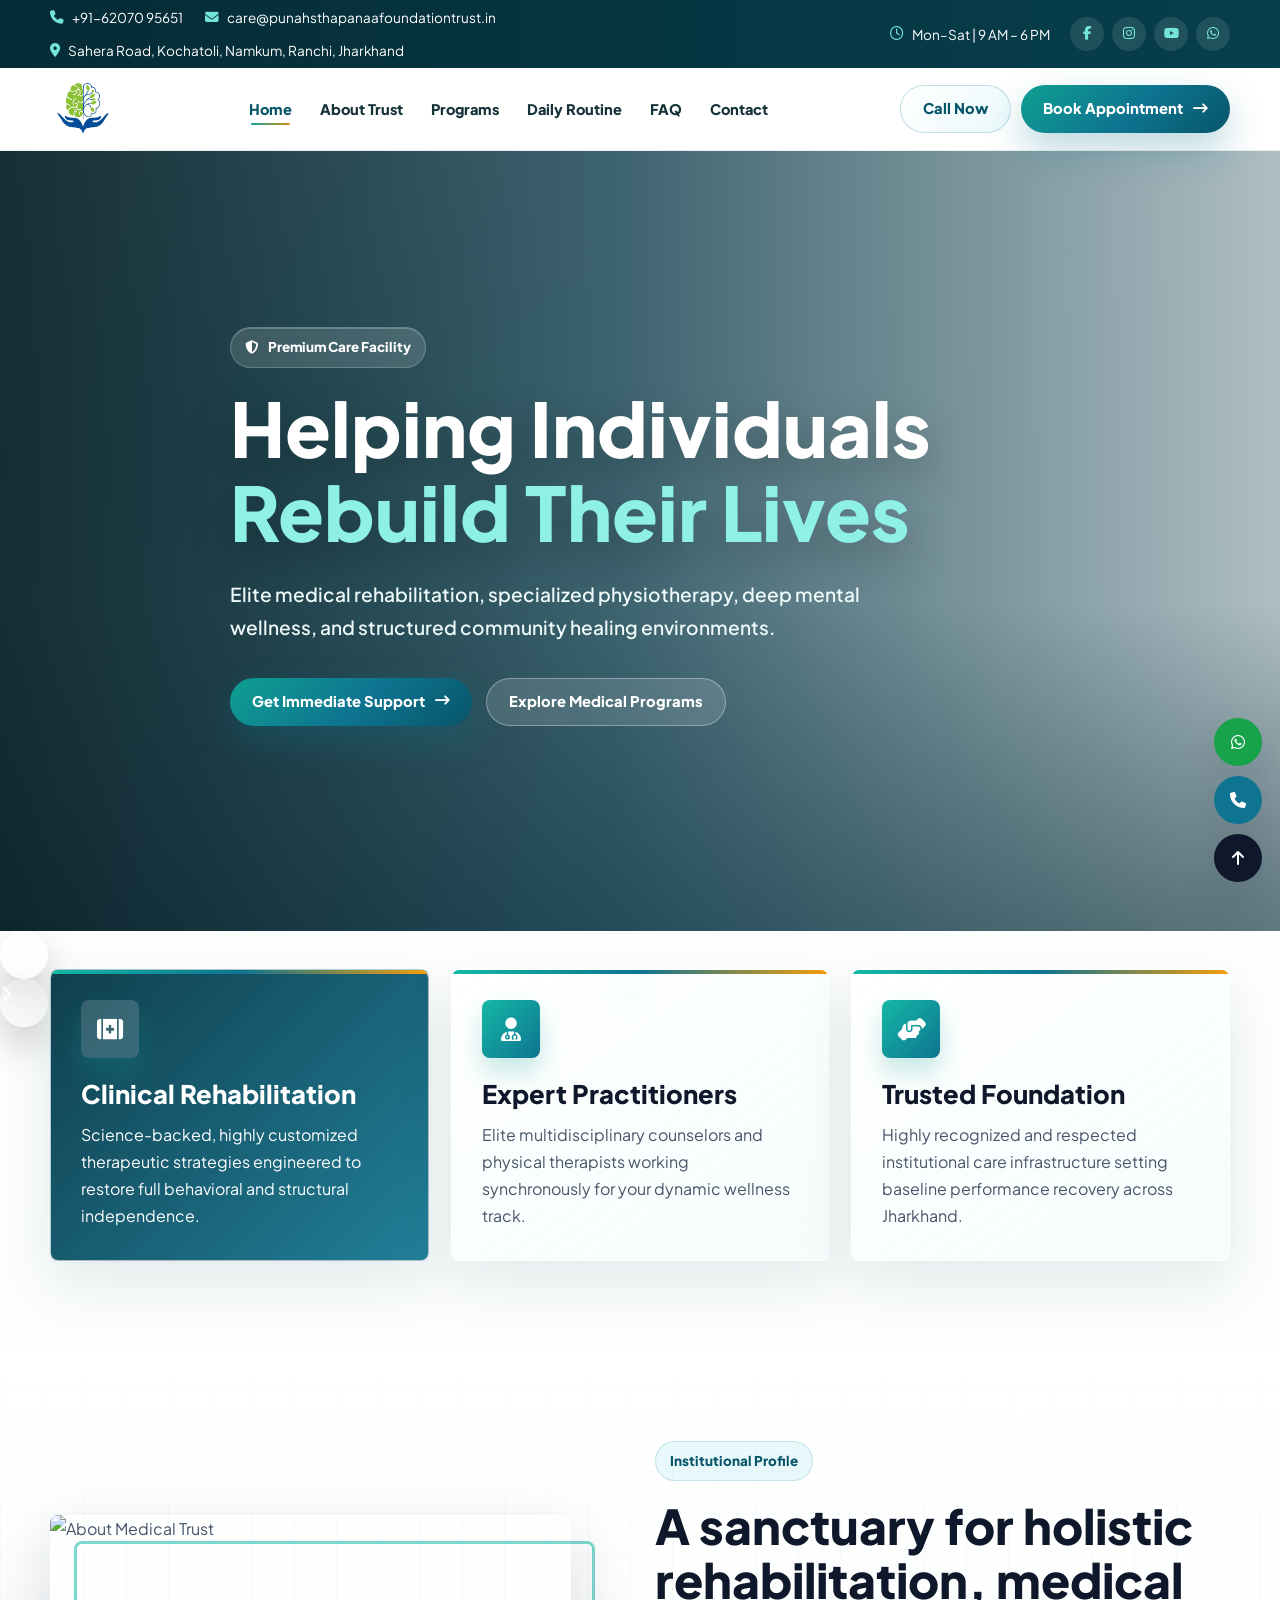
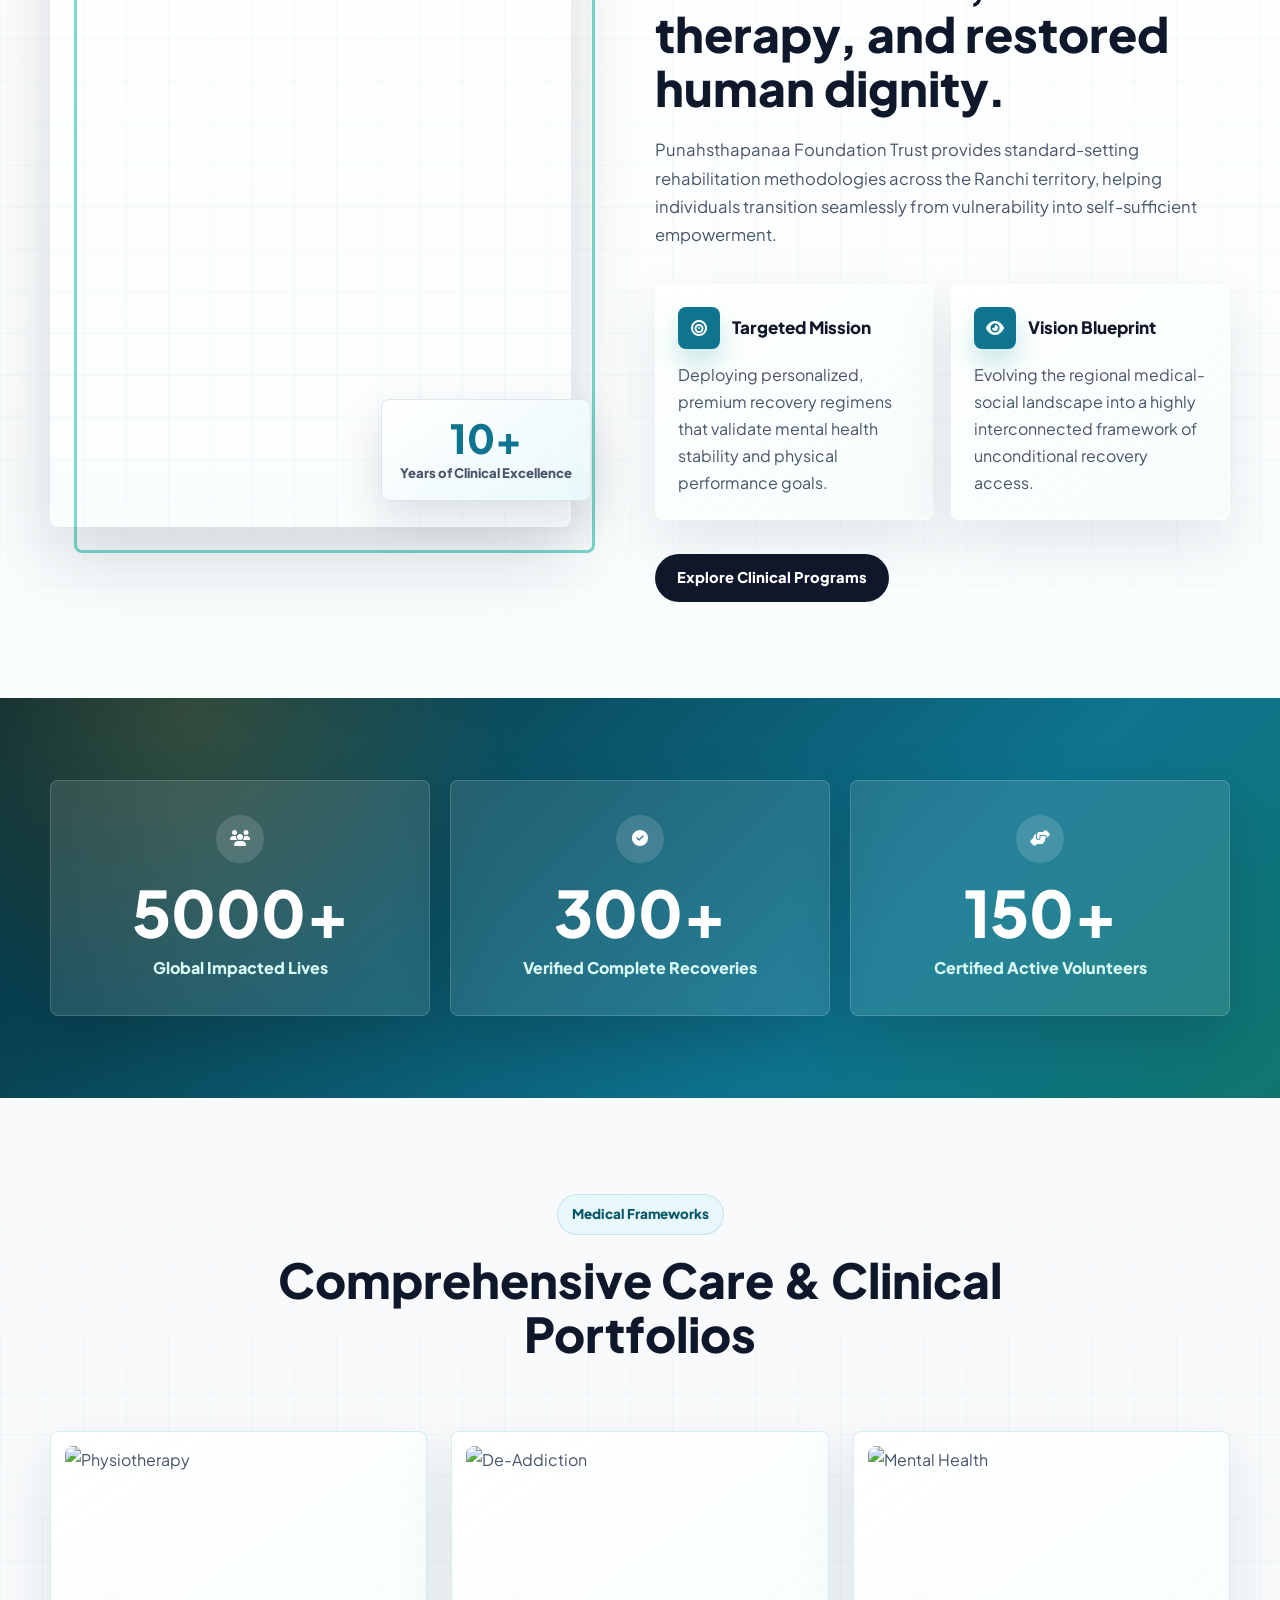
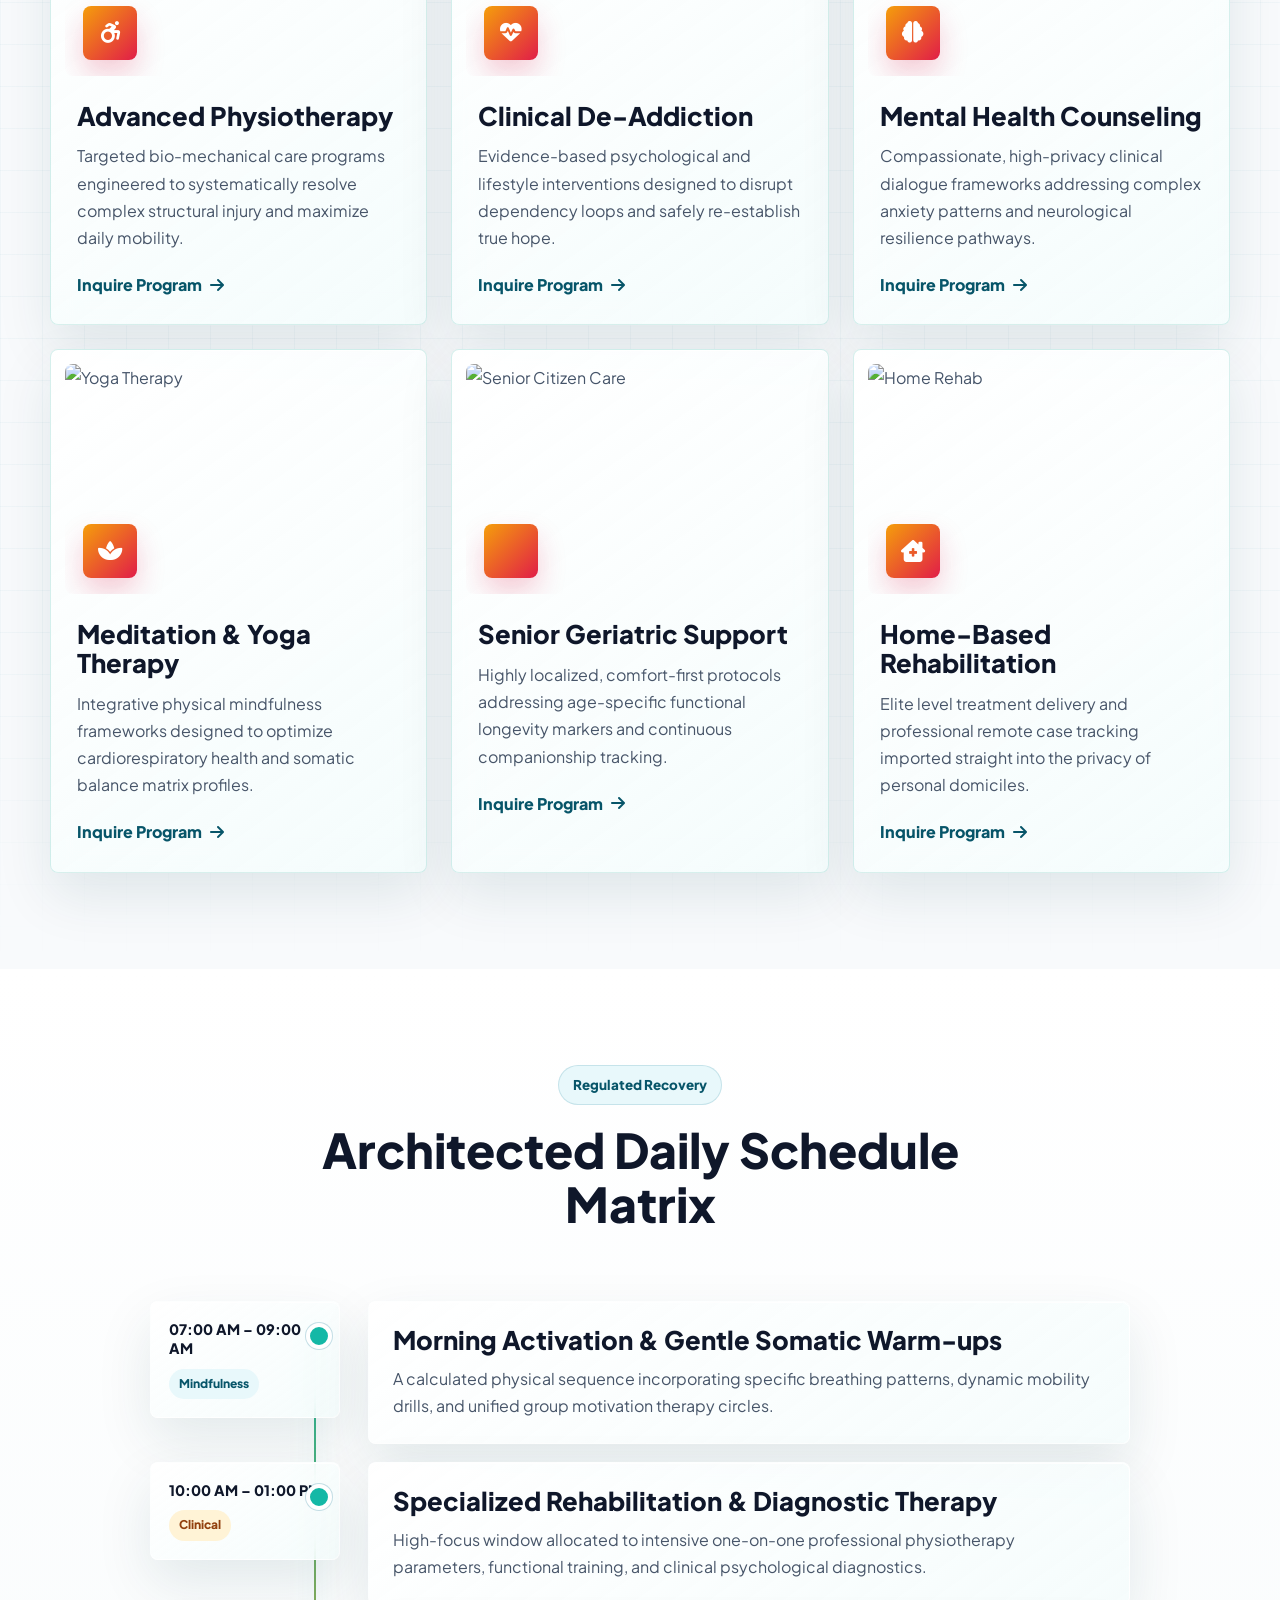
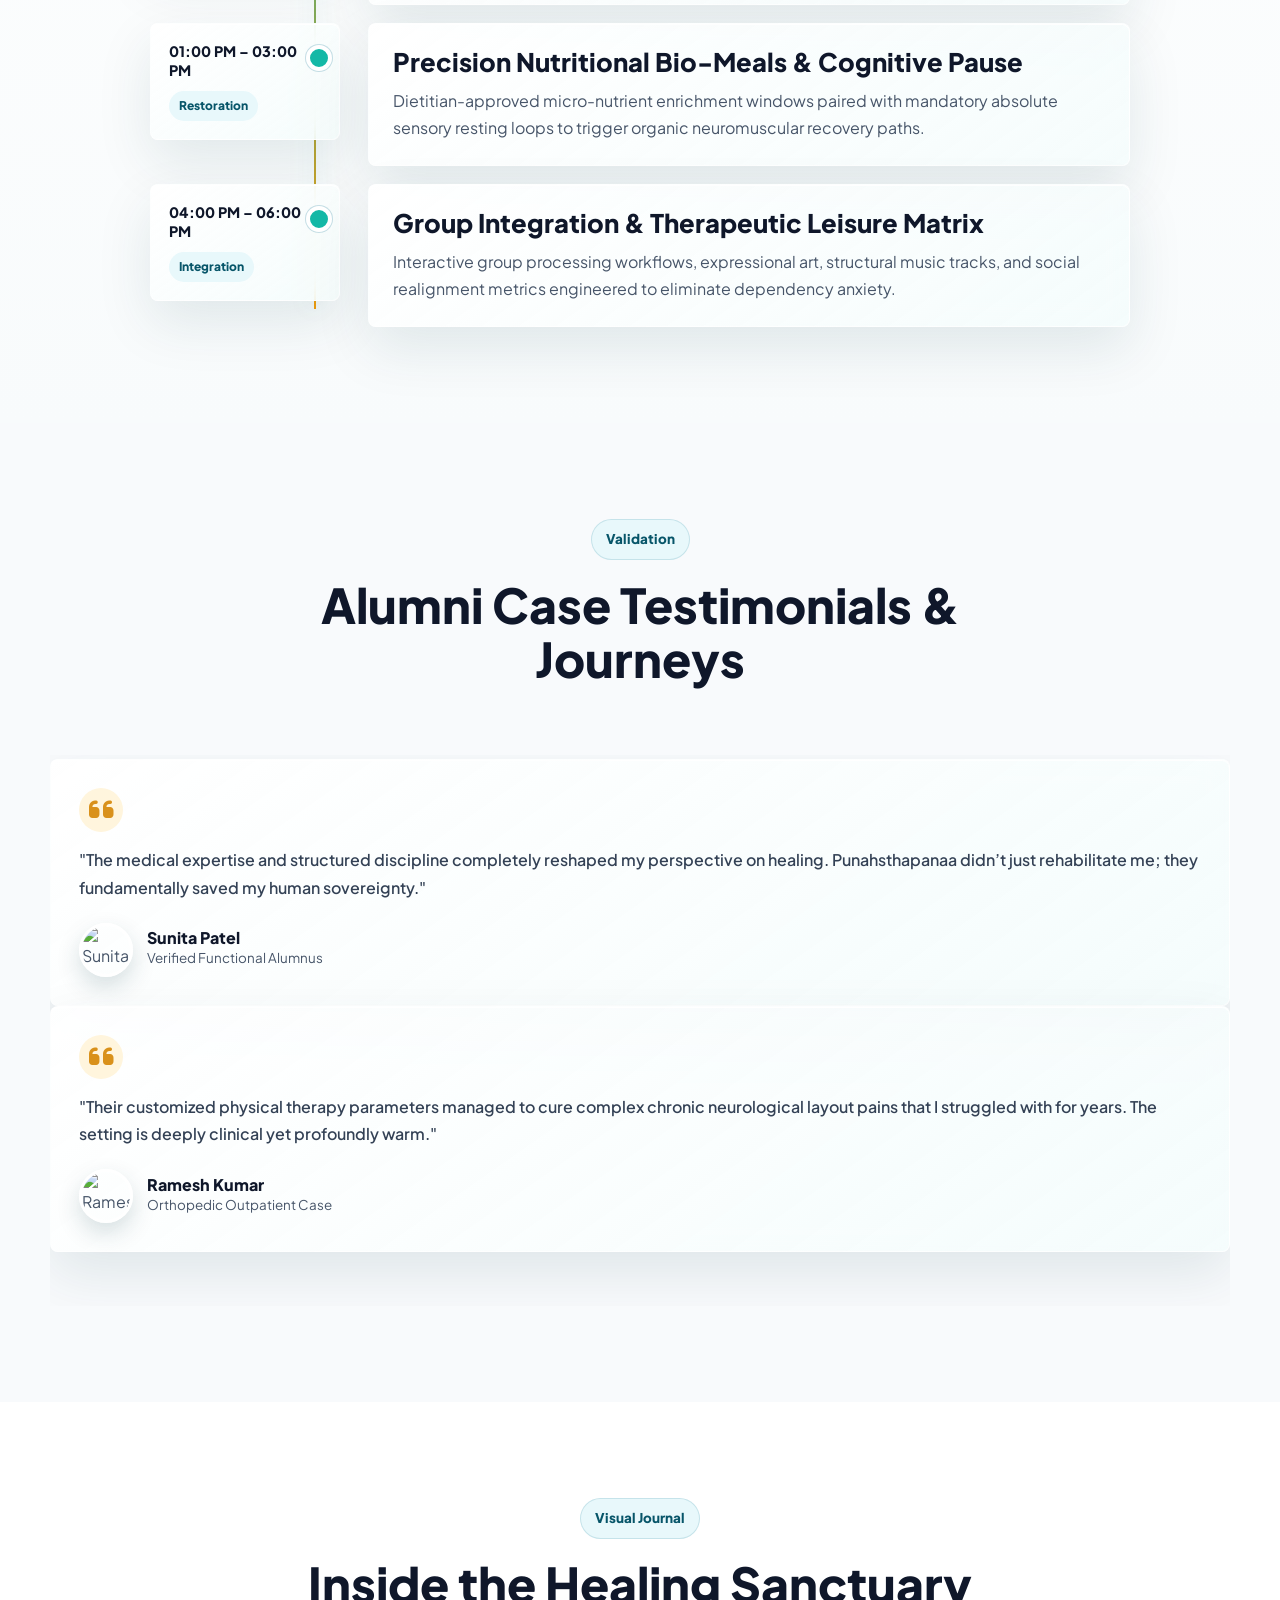
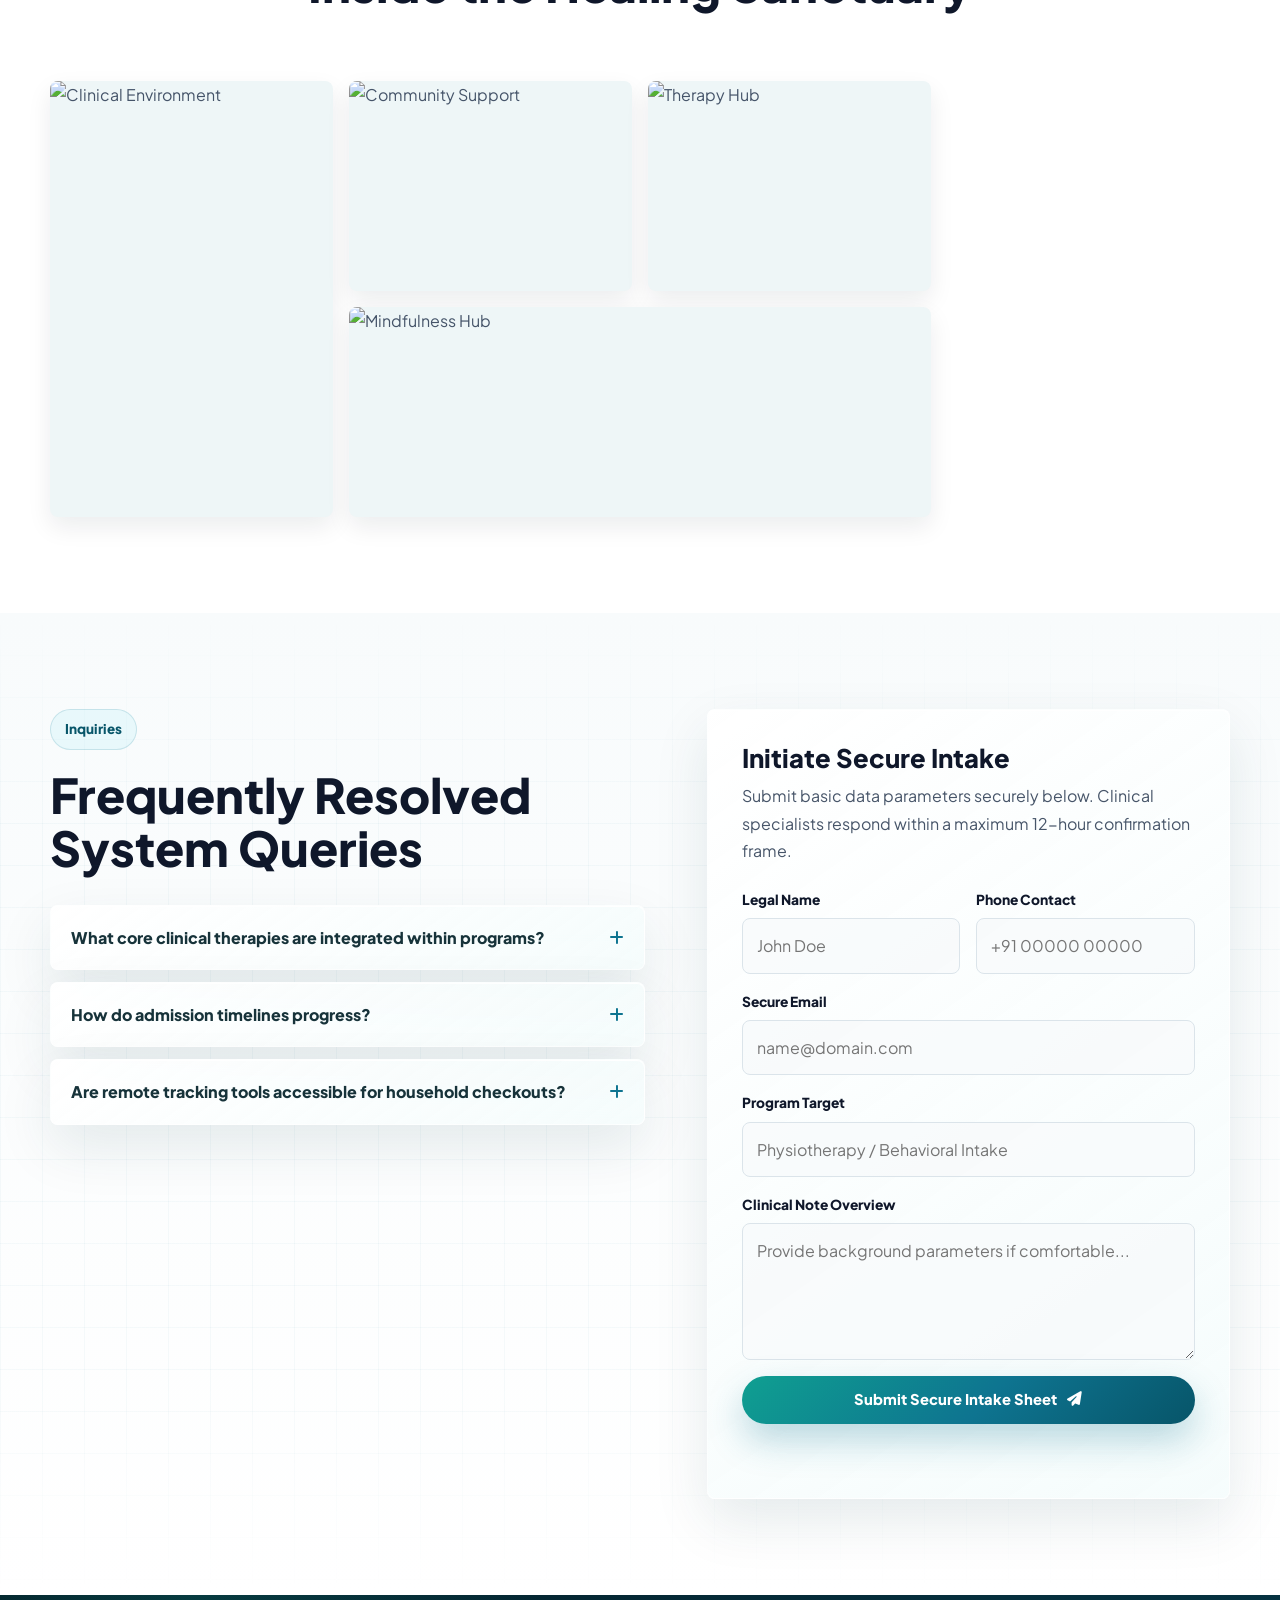
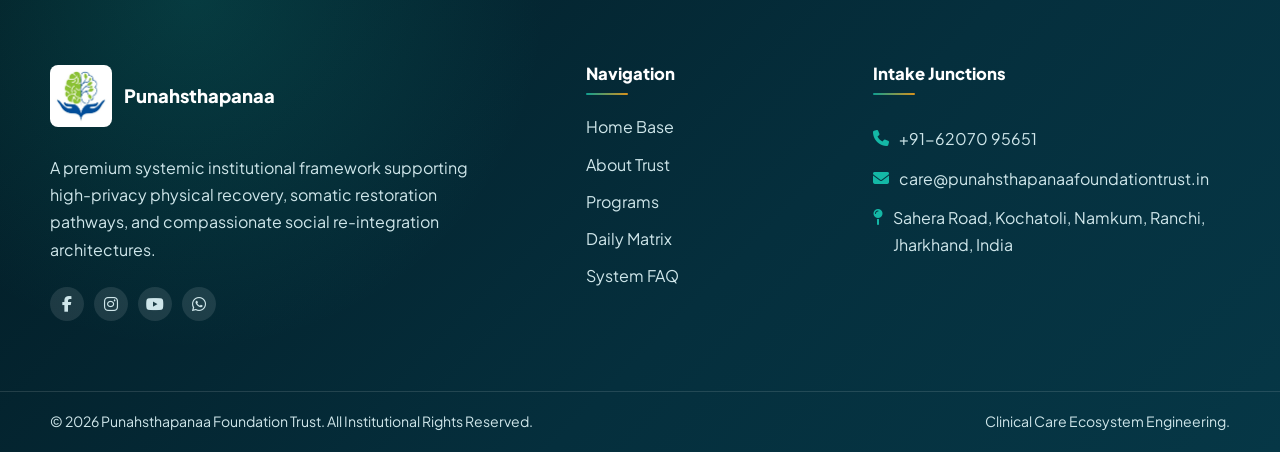
==== commit a5a3266a: "responsive" ====
--- a/index.html
+++ b/index.html
@@ -12,30 +12,34 @@
   <meta property="og:description" content="Compassionate rehabilitation and healthcare services with trusted community support in Ranchi.">
   <meta property="og:type" content="website">
   <meta property="og:url" content="https://www.punahsthapanaafoundationtrust.in/">
-  <meta property="og:image" content="assets/images/og-image.svg">
+  <meta property="og:image" content="https://images.unsplash.com/photo-1576765608535-5f04d1e3f289?auto=format&fit=crop&w=1200&q=80">
   <meta name="twitter:card" content="summary_large_image">
   <meta name="twitter:title" content="Punahsthapanaa Foundation Trust | Support and Care for Every Step">
   <meta name="twitter:description" content="Compassionate rehabilitation and healthcare services with trusted community support in Ranchi.">
-  <meta name="twitter:image" content="assets/images/og-image.svg">
-  <link rel="icon" href="assets/images/favicon.svg" type="image/svg+xml">
+  <meta name="twitter:image" content="https://images.unsplash.com/photo-1576765608535-5f04d1e3f289?auto=format&fit=crop&w=1200&q=80">
+  <link rel="icon" href="https://images.unsplash.com/photo-1576765608535-5f04d1e3f289?auto=format&fit=crop&w=32&h=32&q=80" type="image/x-icon">
+  
   <link rel="preconnect" href="https://fonts.googleapis.com">
   <link rel="preconnect" href="https://fonts.gstatic.com" crossorigin>
-  <link href="https://fonts.googleapis.com/css2?family=Inter:wght@400;500;600;700&family=Poppins:wght@500;600;700;800&display=swap" rel="stylesheet">
+  <link href="https://fonts.googleapis.com/css2?family=Plus+Jakarta+Sans:wght@300;400;500;600;700;800&family=Playfair+Display:ital,wght@0,600;0,700;1,400&display=swap" rel="stylesheet">
+  
   <link rel="stylesheet" href="https://cdnjs.cloudflare.com/ajax/libs/font-awesome/6.5.3/css/all.min.css" referrerpolicy="no-referrer">
   <link rel="stylesheet" href="https://cdnjs.cloudflare.com/ajax/libs/Swiper/11.0.7/swiper-bundle.min.css" referrerpolicy="no-referrer">
   <link rel="stylesheet" href="https://cdnjs.cloudflare.com/ajax/libs/aos/2.3.4/aos.css" referrerpolicy="no-referrer">
   <link rel="stylesheet" href="assets/css/styles.css">
 </head>
 <body>
+
+  <!-- Premium Top Bar -->
   <div class="topbar">
     <div class="container topbar-wrap">
       <div class="contact-info">
-        <span><i class="fas fa-phone-alt"></i> +91-62070 95651</span>
-        <span><i class="fas fa-envelope"></i> <a href="mailto:care@punahsthapanaafoundationtrust.in">care@punahsthapanaafoundationtrust.in</a></span>
-        <span><i class="fas fa-map-marker-alt"></i> Sahera Road, Kochatoli, Namkum, Kharsidag, Ranchi, Jharkhand</span>
+        <span><i class="fa-solid fa-phone"></i> +91-62070 95651</span>
+        <span><i class="fa-solid fa-envelope"></i> <a href="mailto:care@punahsthapanaafoundationtrust.in">care@punahsthapanaafoundationtrust.in</a></span>
+        <span><i class="fa-solid fa-location-dot"></i> Sahera Road, Kochatoli, Namkum, Ranchi, Jharkhand</span>
       </div>
       <div class="topbar-right">
-        <span><i class="far fa-clock"></i> Monday&ndash;Saturday | 9 AM &ndash; 6 PM</span>
+        <span><i class="fa-regular fa-clock"></i> Mon&ndash;Sat | 9 AM &ndash; 6 PM</span>
         <div class="social-links">
           <a href="#" aria-label="Facebook"><i class="fab fa-facebook-f"></i></a>
           <a href="#" aria-label="Instagram"><i class="fab fa-instagram"></i></a>
@@ -45,471 +49,424 @@
       </div>
     </div>
   </div>
+  
+  <!-- Premium Glassmorphic Header -->
   <header class="header" id="header">
     <div class="container nav-wrap">
       <a href="#home" class="brand-logo">
-        <img src="assets/images/logo.svg" alt="Punahsthapanaa Foundation Trust logo">
-        <span>Punahsthapanaa Foundation Trust</span>
+        <div class="logo-icon-box">
+          <i class="fa-solid fa-hand-holding-heart"></i>
+        </div>
+        <!-- <span class="brand-text">Punahsthapanaa <span>Foundation Trust</span></span> -->
+         <img src="assets/images/logo.jpg" alt="Punahsthapanaa Foundation Trust logo" class="brand-image">
       </a>
       <nav class="main-nav" id="main-nav">
         <ul>
           <li><a href="#home" class="nav-link active">Home</a></li>
-          <li><a href="#about" class="nav-link">About</a></li>
+          <li><a href="#about" class="nav-link">About Trust</a></li>
           <li><a href="#programs" class="nav-link">Programs</a></li>
           <li><a href="#routine" class="nav-link">Daily Routine</a></li>
-          <li><a href="#blog" class="nav-link">Blog</a></li>
           <li><a href="#faq" class="nav-link">FAQ</a></li>
           <li><a href="#contact" class="nav-link">Contact</a></li>
         </ul>
       </nav>
       <div class="nav-actions">
-        <a href="tel:+916207095651" class="btn btn-outline">Call Now</a>
-        <a href="#contact" class="btn btn-primary">Book Appointment</a>
+        <a href="tel:+916207095651" class="btn btn-secondary-outline">Call Now</a>
+        <a href="#contact" class="btn btn-premium">Book Appointment <i class="fa-solid fa-arrow-right-long"></i></a>
       </div>
       <button class="nav-toggle" aria-label="Toggle navigation" aria-expanded="false">
         <span></span><span></span><span></span>
       </button>
     </div>
   </header>
+
   <main>
+    <!-- Cinematic Hero Area -->
     <section class="hero" id="home">
       <div class="swiper hero-swiper">
         <div class="swiper-wrapper">
-          <div class="swiper-slide hero-slide" style="background-image: url('assets/images/hero-1.svg');">
+          <div class="swiper-slide hero-slide" style="background-image: url('https://images.unsplash.com/photo-1576765608535-5f04d1e3f289?auto=format&fit=crop&w=1920&q=80');">
             <div class="hero-overlay"></div>
             <div class="hero-content container" data-aos="fade-up">
-              <span class="eyebrow">Trusted Rehabilitation Care</span>
-              <h1>Helping People Rebuild Their Lives</h1>
-              <p>Professional Rehabilitation, Physiotherapy, Mental Wellness &amp; Community Care.</p>
+              <span class="eyebrow"><i class="fa-solid fa-shield-halved"></i> Premium Care Facility</span>
+              <h1>Helping Individuals <br><span>Rebuild Their Lives</span></h1>
+              <p>Elite medical rehabilitation, specialized physiotherapy, deep mental wellness, and structured community healing environments.</p>
               <div class="hero-ctas">
-                <a href="tel:+916207095651" class="btn btn-primary">Call Now</a>
-                <a href="#programs" class="btn btn-outline">Explore Programs</a>
+                <a href="#contact" class="btn btn-premium">Get Immediate Support <i class="fa-solid fa-arrow-right-long"></i></a>
+                <a href="#programs" class="btn btn-white-blur">Explore Medical Programs</a>
               </div>
             </div>
           </div>
-          <div class="swiper-slide hero-slide" style="background-image: url('assets/images/hero-2.svg');">
+          <div class="swiper-slide hero-slide" style="background-image: url('https://images.unsplash.com/photo-1581056771107-24ca5f033842?auto=format&fit=crop&w=1920&q=80');">
             <div class="hero-overlay"></div>
             <div class="hero-content container" data-aos="fade-up">
-              <span class="eyebrow">Compassionate Support</span>
-              <h1>Support and Care for Every Step</h1>
-              <p>Providing compassionate rehabilitation services for individuals and families.</p>
+              <span class="eyebrow"><i class="fa-solid fa-heart"></i> Clinical & Empathetic</span>
+              <h1>Support &amp; Healing <br><span>For Every Single Step</span></h1>
+              <p>Providing advanced holistic treatment plans meticulously tailored for sustainable, high-standard individual recovery.</p>
               <div class="hero-ctas">
-                <a href="#contact" class="btn btn-primary">Book Appointment</a>
-                <a href="#contact" class="btn btn-outline">Contact Us</a>
+                <a href="#contact" class="btn btn-premium">Book Appointment</a>
+                <a href="#about" class="btn btn-white-blur">Learn About Us</a>
               </div>
             </div>
           </div>
-          <div class="swiper-slide hero-slide" style="background-image: url('assets/images/hero-3.svg');">
-            <div class="hero-overlay"></div>
-            <div class="hero-content container" data-aos="fade-up">
-              <span class="eyebrow">Empowering Recovery</span>
-              <h1>Together Towards Recovery</h1>
-              <p>Empowering lives through healthcare, counselling, and community support.</p>
-              <div class="hero-ctas">
-                <a href="#about" class="btn btn-primary">Learn More</a>
-                <a href="tel:+916207095651" class="btn btn-outline">Call Now</a>
-              </div>
-            </div>
-          </div>
         </div>
         <div class="swiper-pagination"></div>
-        <div class="swiper-button-prev"><i class="fas fa-chevron-left"></i></div>
-        <div class="swiper-button-next"><i class="fas fa-chevron-right"></i></div>
-      </div>
-    </section>
-    <section class="info-cards container" data-aos="fade-up">
-      <article class="info-card">
-        <i class="fas fa-hand-holding-medical"></i>
-        <h3>Rehabilitation Services</h3>
-        <p>Comprehensive care designed to restore health, confidence and independence.</p>
-      </article>
-      <article class="info-card">
-        <i class="fas fa-user-md"></i>
-        <h3>Qualified Therapists</h3>
-        <p>Experienced specialists delivering compassionate treatment plans for every need.</p>
-      </article>
-      <article class="info-card">
-        <i class="fas fa-heart-circle-check"></i>
-        <h3>Affordable Healthcare</h3>
-        <p>Compassionate support and services made accessible to families in our community.</p>
-      </article>
-      <article class="info-card">
-        <i class="fas fa-hands-holding-child"></i>
-        <h3>Trusted NGO Support</h3>
-        <p>Reliable advocacy and recovery care backed by community-driven values.</p>
-      </article>
-    </section>
+        <div class="swiper-button-prev"><i class="fa-solid fa-chevron-left"></i></div>
+        <div class="swiper-button-next"><i class="fa-solid fa-chevron-right"></i></div>
+      </div>
+    </section>
+
+    <!-- Asymmetric Overlapping Hero Grid Feature -->
+    <section class="info-cards-section">
+      <div class="container info-cards">
+        <article class="info-card highlight-card">
+          <div class="card-icon-wrap"><i class="fa-solid fa-kit-medical"></i></div>
+          <h3>Clinical Rehabilitation</h3>
+          <p>Science-backed, highly customized therapeutic strategies engineered to restore full behavioral and structural independence.</p>
+        </article>
+        <article class="info-card">
+          <div class="card-icon-wrap"><i class="fa-solid fa-user-doctor"></i></div>
+          <h3>Expert Practitioners</h3>
+          <p>Elite multidisciplinary counselors and physical therapists working synchronously for your dynamic wellness track.</p>
+        </article>
+        <article class="info-card">
+          <div class="card-icon-wrap"><i class="fa-solid fa-handshake-angle"></i></div>
+          <h3>Trusted Foundation</h3>
+          <p>Highly recognized and respected institutional care infrastructure setting baseline performance recovery across Jharkhand.</p>
+        </article>
+      </div>
+    </section>
+
+    <!-- Premium Asymmetric Narrative Layout (About) -->
     <section class="about-section" id="about">
-      <div class="container about-wrap" data-aos="fade-up">
-        <div class="about-image">
-          <img src="assets/images/about-people.svg" alt="About Punahsthapanaa Foundation Trust">
-        </div>
-        <div class="about-content">
-          <span class="section-label">Who We Are</span>
-          <h2>Trusted care for rehabilitation, healing, and hope.</h2>
-          <p>Punahsthapanaa Foundation Trust is dedicated to delivering compassionate rehabilitation and community healthcare support throughout Ranchi. We help individuals regain strength, mental wellness and renewed purpose through tailored programs.</p>
-          <div class="about-points">
-            <div>
-              <h3>Mission</h3>
-              <p>Provide holistic, accessible rehabilitation services that empower families and restore dignity.</p>
-            </div>
-            <div>
-              <h3>Vision</h3>
-              <p>Build a supportive community where every person receives the care they need to recover and thrive.</p>
-            </div>
-            <div>
-              <h3>Core Values</h3>
-              <p>Compassion, dignity, excellence and trust in every step of care.</p>
-            </div>
-          </div>
-          <a href="#programs" class="btn btn-primary">Read More</a>
-        </div>
-      </div>
-    </section>
-    <section class="statistics-section" data-aos="fade-up">
+      <div class="container about-wrap">
+        <div class="about-image-layout" data-aos="fade-right">
+          <div class="image-accent-border"></div>
+          <img src="https://images.unsplash.com/photo-1573497019940-1c28c88b4f3e?auto=format&fit=crop&w=1000&q=80" alt="About Medical Trust" class="main-about-img">
+          <div class="experience-badge">
+            <span class="badge-num">10+</span>
+            <span class="badge-txt">Years of Clinical Excellence</span>
+          </div>
+        </div>
+        <div class="about-content-layout" data-aos="fade-left">
+          <span class="section-label">Institutional Profile</span>
+          <h2>A sanctuary for holistic rehabilitation, medical therapy, and restored human dignity.</h2>
+          <p class="premium-lead">Punahsthapanaa Foundation Trust provides standard-setting rehabilitation methodologies across the Ranchi territory, helping individuals transition seamlessly from vulnerability into self-sufficient empowerment.</p>
+          
+          <div class="split-pillars">
+            <div class="pillar">
+              <div class="pillar-head"><i class="fa-solid fa-bullseye"></i> <h4>Targeted Mission</h4></div>
+              <p>Deploying personalized, premium recovery regimens that validate mental health stability and physical performance goals.</p>
+            </div>
+            <div class="pillar">
+              <div class="pillar-head"><i class="fa-solid fa-eye"></i> <h4>Vision Blueprint</h4></div>
+              <p>Evolving the regional medical-social landscape into a highly interconnected framework of unconditional recovery access.</p>
+            </div>
+          </div>
+          
+          <div class="about-footer-cta">
+            <a href="#programs" class="btn btn-premium-dark">Explore Clinical Programs</a>
+          </div>
+        </div>
+      </div>
+    </section>
+
+    <!-- High-Luxury Counter Section -->
+    <section class="statistics-section">
       <div class="container stats-grid">
-        <div class="stat-card">
-          <h3 class="counter" data-target="5000">0</h3>
-          <p>Lives Impacted</p>
-        </div>
-        <div class="stat-card">
-          <h3 class="counter" data-target="300">0</h3>
-          <p>Successful Recoveries</p>
-        </div>
-        <div class="stat-card">
-          <h3 class="counter" data-target="150">0</h3>
-          <p>Volunteers</p>
-        </div>
-        <div class="stat-card">
-          <h3 class="counter" data-target="10">0</h3>
-          <p>Years of Community Service</p>
-        </div>
-      </div>
-    </section>
+        <div class="stat-card" data-aos="fade-up" data-aos-delay="100">
+          <div class="counter-wrap"><h3 class="counter" data-target="5000">0</h3></div>
+          <p>Global Impacted Lives</p>
+        </div>
+        <div class="stat-card" data-aos="fade-up" data-aos-delay="200">
+          <div class="counter-wrap"><h3 class="counter" data-target="300">0</h3></div>
+          <p>Verified Complete Recoveries</p>
+        </div>
+        <div class="stat-card" data-aos="fade-up" data-aos-delay="300">
+          <div class="counter-wrap"><h3 class="counter" data-target="150">0</h3></div>
+          <p>Certified Active Volunteers</p>
+        </div>
+      </div>
+    </section>
+
+    <!-- High-Fidelity Programs Grid Section -->
     <section class="programs-section" id="programs">
       <div class="container section-header" data-aos="fade-up">
-        <span class="section-label">Our Programs</span>
-        <h2>Comprehensive services for healing and recovery.</h2>
-      </div>
-      <div class="container program-grid" data-aos="fade-up">
-        <article class="program-card">
-          <div class="program-icon"><i class="fas fa-running"></i></div>
-          <h3>Physiotherapy</h3>
-          <p>Targeted physical rehabilitation to restore movement, strength and mobility.</p>
-          <a href="#contact" class="link-btn">Learn More</a>
-        </article>
-        <article class="program-card">
-          <div class="program-icon"><i class="fas fa-handshake-angle"></i></div>
-          <h3>De-Addiction Rehabilitation</h3>
-          <p>Supportive recovery programs to help individuals overcome addiction and rebuild hope.</p>
-          <a href="#contact" class="link-btn">Learn More</a>
-        </article>
-        <article class="program-card">
-          <div class="program-icon"><i class="fas fa-brain"></i></div>
-          <h3>Mental Health Counselling</h3>
-          <p>Compassionate mental wellness care to strengthen resilience and emotional balance.</p>
-          <a href="#contact" class="link-btn">Learn More</a>
-        </article>
-        <article class="program-card">
-          <div class="program-icon"><i class="fas fa-bullhorn"></i></div>
-          <h3>Community Awareness</h3>
-          <p>Education and outreach initiatives that empower communities with health knowledge.</p>
-          <a href="#contact" class="link-btn">Learn More</a>
-        </article>
-        <article class="program-card">
-          <div class="program-icon"><i class="fas fa-person-praying"></i></div>
-          <h3>Yoga Therapy</h3>
-          <p>Mind-body therapies designed to restore balance, flexibility and inner calm.</p>
-          <a href="#contact" class="link-btn">Learn More</a>
-        </article>
-        <article class="program-card">
-          <div class="program-icon"><i class="fas fa-hand-holding-heart"></i></div>
-          <h3>Senior Citizen Care</h3>
-          <p>Personalized support services for older adults seeking comfort and mobility.</p>
-          <a href="#contact" class="link-btn">Learn More</a>
-        </article>
-        <article class="program-card">
-          <div class="program-icon"><i class="fas fa-venus-mars"></i></div>
-          <h3>Women Empowerment</h3>
-          <p>Empowering women through health education, counseling and recovery support.</p>
-          <a href="#contact" class="link-btn">Learn More</a>
-        </article>
-        <article class="program-card">
-          <div class="program-icon"><i class="fas fa-house-medical-circle-check"></i></div>
-          <h3>Home-Based Rehabilitation</h3>
-          <p>Comfort-first care delivered safely in the home for recovery and follow-up support.</p>
-          <a href="#contact" class="link-btn">Learn More</a>
-        </article>
-      </div>
-    </section>
-    <section class="choose-section" data-aos="fade-up">
-      <div class="container choose-wrap">
-        <div class="choose-content">
-          <span class="section-label">Why Choose Us</span>
-          <h2>Trusted care with personalized attention and modern techniques.</h2>
-          <p>We combine expert rehabilitation, accessible treatment planning and community-based support to guide every patient toward lasting recovery.</p>
-          <ul class="checklist">
-            <li>Experienced Professionals</li>
-            <li>Personalized Treatment Plans</li>
-            <li>Affordable Care</li>
-            <li>Modern Rehabilitation Techniques</li>
-            <li>Community Support</li>
-            <li>Patient-Centered Approach</li>
-            <li>Emergency Assistance</li>
-          </ul>
-        </div>
-        <div class="choose-image">
-          <img src="assets/images/choose-us.svg" alt="Why choose Punahsthapanaa Foundation Trust">
-        </div>
-      </div>
-    </section>
-    <section class="routine-section" id="routine" data-aos="fade-up">
-      <div class="container section-header">
-        <span class="section-label">Daily Routine</span>
-        <h2>A structured daily schedule that supports healing and recovery.</h2>
-      </div>
-      <div class="container timeline">
-        <div class="timeline-item">
-          <span class="timeline-time">Morning Activities</span>
-          <h3>Gentle warm-ups and motivational sessions</h3>
-          <p>Start the day with guided stretching, light exercise and positive community support.</p>
-        </div>
-        <div class="timeline-item">
-          <span class="timeline-time">Therapy Sessions</span>
-          <h3>Specialized rehabilitation and counseling</h3>
-          <p>Personalized therapy, physiotherapy and mental health counseling throughout the day.</p>
-        </div>
-        <div class="timeline-item">
-          <span class="timeline-time">Lunch & Rest</span>
-          <h3>Nutritional meals and restful pause</h3>
-          <p>Healthy meals and quiet recovery time to support energy and healing.</p>
-        </div>
-        <div class="timeline-item">
-          <span class="timeline-time">Evening Activities</span>
-          <h3>Community wellness and gentle exercise</h3>
-          <p>Relaxing activities, breathing practice and gentle movement to close the day.</p>
-        </div>
-        <div class="timeline-item">
-          <span class="timeline-time">Counselling</span>
-          <h3>Individual and group emotional support</h3>
-          <p>Guided counseling to strengthen confidence, resilience and hope.</p>
-        </div>
-        <div class="timeline-item">
-          <span class="timeline-time">Recreation</span>
-          <h3>Therapeutic leisure and social connection</h3>
-          <p>Creative and social activities that nurture positivity and belonging.</p>
-        </div>
-        <div class="timeline-item">
-          <span class="timeline-time">Night Care</span>
-          <h3>Rest support and aftercare planning</h3>
-          <p>Evening support, reflection and planning for the next step in recovery.</p>
-        </div>
-      </div>
-    </section>
-    <section class="testimonials-section" data-aos="fade-up">
-      <div class="container section-header">
-        <span class="section-label">Testimonials</span>
-        <h2>Stories of strength, healing and hope.</h2>
+        <span class="section-label">Medical Frameworks</span>
+        <h2>Comprehensive Care &amp; Clinical Portfolios</h2>
+      </div>
+      <div class="container program-grid">
+        <article class="program-card" data-aos="fade-up">
+          <div class="program-img-header">
+            <img src="https://images.unsplash.com/photo-1576091160550-2173dba999ef?auto=format&fit=crop&w=600&q=80" alt="Physiotherapy">
+            <div class="p-icon"><i class="fa-solid fa-wheelchair-move"></i></div>
+          </div>
+          <div class="program-body">
+            <h3>Advanced Physiotherapy</h3>
+            <p>Targeted bio-mechanical care programs engineered to systematically resolve complex structural injury and maximize daily mobility.</p>
+            <a href="#contact" class="premium-link">Inquire Program <i class="fa-solid fa-arrow-right"></i></a>
+          </div>
+        </article>
+
+        <article class="program-card" data-aos="fade-up" data-aos-delay="100">
+          <div class="program-img-header">
+            <img src="https://images.unsplash.com/photo-1488521787991-ed7bbaae773c?auto=format&fit=crop&w=600&q=80" alt="De-Addiction">
+            <div class="p-icon"><i class="fa-solid fa-heart-pulse"></i></div>
+          </div>
+          <div class="program-body">
+            <h3>Clinical De-Addiction</h3>
+            <p>Evidence-based psychological and lifestyle interventions designed to disrupt dependency loops and safely re-establish true hope.</p>
+            <a href="#contact" class="premium-link">Inquire Program <i class="fa-solid fa-arrow-right"></i></a>
+          </div>
+        </article>
+
+        <article class="program-card" data-aos="fade-up" data-aos-delay="200">
+          <div class="program-img-header">
+            <img src="https://images.unsplash.com/photo-1516841273335-e39b37888115?auto=format&fit=crop&w=600&q=80" alt="Mental Health">
+            <div class="p-icon"><i class="fa-solid fa-brain"></i></div>
+          </div>
+          <div class="program-body">
+            <h3>Mental Health Counseling</h3>
+            <p>Compassionate, high-privacy clinical dialogue frameworks addressing complex anxiety patterns and neurological resilience pathways.</p>
+            <a href="#contact" class="premium-link">Inquire Program <i class="fa-solid fa-arrow-right"></i></a>
+          </div>
+        </article>
+
+        <article class="program-card" data-aos="fade-up">
+          <div class="program-img-header">
+            <img src="https://images.unsplash.com/photo-1506126613408-eca07ce68773?auto=format&fit=crop&w=600&q=80" alt="Yoga Therapy">
+            <div class="p-icon"><i class="fa-solid fa-spa"></i></div>
+          </div>
+          <div class="program-body">
+            <h3>Meditation &amp; Yoga Therapy</h3>
+            <p>Integrative physical mindfulness frameworks designed to optimize cardiorespiratory health and somatic balance matrix profiles.</p>
+            <a href="#contact" class="premium-link">Inquire Program <i class="fa-solid fa-arrow-right"></i></a>
+          </div>
+        </article>
+
+        <article class="program-card" data-aos="fade-up" data-aos-delay="100">
+          <div class="program-img-header">
+            <img src="https://images.unsplash.com/photo-1559839734-2b71ea197ec2?auto=format&fit=crop&w=600&q=80" alt="Senior Citizen Care">
+            <div class="p-icon"><i class="fa-solid fa-cane"></i></div>
+          </div>
+          <div class="program-body">
+            <h3>Senior Geriatric Support</h3>
+            <p>Highly localized, comfort-first protocols addressing age-specific functional longevity markers and continuous companionship tracking.</p>
+            <a href="#contact" class="premium-link">Inquire Program <i class="fa-solid fa-arrow-right"></i></a>
+          </div>
+        </article>
+
+        <article class="program-card" data-aos="fade-up" data-aos-delay="200">
+          <div class="program-img-header">
+            <img src="https://images.unsplash.com/photo-1573497620053-ea5300f94f21?auto=format&fit=crop&w=600&q=80" alt="Home Rehab">
+            <div class="p-icon"><i class="fa-solid fa-house-chimney-medical"></i></div>
+          </div>
+          <div class="program-body">
+            <h3>Home-Based Rehabilitation</h3>
+            <p>Elite level treatment delivery and professional remote case tracking imported straight into the privacy of personal domiciles.</p>
+            <a href="#contact" class="premium-link">Inquire Program <i class="fa-solid fa-arrow-right"></i></a>
+          </div>
+        </article>
+      </div>
+    </section>
+
+    <!-- Luxury Timeline (Daily Schedule UI Transformation) -->
+    <section class="routine-section" id="routine">
+      <div class="container section-header" data-aos="fade-up">
+        <span class="section-label">Regulated Recovery</span>
+        <h2>Architected Daily Schedule Matrix</h2>
+      </div>
+      <div class="container timeline-modern">
+        <div class="tm-item" data-aos="fade-up">
+          <div class="tm-meta">
+            <span class="tm-time">07:00 AM &ndash; 09:00 AM</span>
+            <span class="tm-tag">Mindfulness</span>
+          </div>
+          <div class="tm-content">
+            <h3>Morning Activation &amp; Gentle Somatic Warm-ups</h3>
+            <p>A calculated physical sequence incorporating specific breathing patterns, dynamic mobility drills, and unified group motivation therapy circles.</p>
+          </div>
+        </div>
+
+        <div class="tm-item" data-aos="fade-up">
+          <div class="tm-meta">
+            <span class="tm-time">10:00 AM &ndash; 01:00 PM</span>
+            <span class="tm-tag-critical">Clinical</span>
+          </div>
+          <div class="tm-content">
+            <h3>Specialized Rehabilitation &amp; Diagnostic Therapy</h3>
+            <p>High-focus window allocated to intensive one-on-one professional physiotherapy parameters, functional training, and clinical psychological diagnostics.</p>
+          </div>
+        </div>
+
+        <div class="tm-item" data-aos="fade-up">
+          <div class="tm-meta">
+            <span class="tm-time">01:00 PM &ndash; 03:00 PM</span>
+            <span class="tm-tag">Restoration</span>
+          </div>
+          <div class="tm-content">
+            <h3>Precision Nutritional Bio-Meals &amp; Cognitive Pause</h3>
+            <p>Dietitian-approved micro-nutrient enrichment windows paired with mandatory absolute sensory resting loops to trigger organic neuromuscular recovery paths.</p>
+          </div>
+        </div>
+
+        <div class="tm-item" data-aos="fade-up">
+          <div class="tm-meta">
+            <span class="tm-time">04:00 PM &ndash; 06:00 PM</span>
+            <span class="tm-tag">Integration</span>
+          </div>
+          <div class="tm-content">
+            <h3>Group Integration &amp; Therapeutic Leisure Matrix</h3>
+            <p>Interactive group processing workflows, expressional art, structural music tracks, and social realignment metrics engineered to eliminate dependency anxiety.</p>
+          </div>
+        </div>
+      </div>
+    </section>
+
+    <!-- Editorial Premium Testimonials -->
+    <section class="testimonials-section">
+      <div class="container section-header" data-aos="fade-up">
+        <span class="section-label">Validation</span>
+        <h2>Alumni Case Testimonials &amp; Journeys</h2>
       </div>
       <div class="testimonial-carousel swiper">
         <div class="swiper-wrapper">
-          <article class="testimonial-card swiper-slide">
-            <img src="assets/images/testimonial-1.svg" alt="Patient testimonial" loading="lazy">
-            <div class="rating"><i class="fas fa-star"></i><i class="fas fa-star"></i><i class="fas fa-star"></i><i class="fas fa-star"></i><i class="fas fa-star"></i></div>
-            <h3>Sunita Patel</h3>
-            <p>"The team helped me recover with compassion and professional care. I felt welcome and supported every step of the way."</p>
+          <article class="testimonial-premium-card swiper-slide">
+            <div class="tm-quote-mark"><i class="fa-solid fa-quote-left"></i></div>
+            <p class="tm-text">"The medical expertise and structured discipline completely reshaped my perspective on healing. Punahsthapanaa didn’t just rehabilitate me; they fundamentally saved my human sovereignty."</p>
+            <div class="tm-user">
+              <img src="https://images.unsplash.com/photo-1544005313-94ddf0286df2?auto=format&fit=crop&w=150&h=150&q=80" alt="Sunita Patel">
+              <div class="tm-user-info">
+                <h4>Sunita Patel</h4>
+                <span>Verified Functional Alumnus</span>
+              </div>
+            </div>
           </article>
-          <article class="testimonial-card swiper-slide">
-            <img src="assets/images/testimonial-2.svg" alt="Patient testimonial" loading="lazy">
-            <div class="rating"><i class="fas fa-star"></i><i class="fas fa-star"></i><i class="fas fa-star"></i><i class="fas fa-star"></i><i class="fas fa-star"></i></div>
-            <h3>Ramesh Kumar</h3>
-            <p>"Their personalized rehabilitation plan made all the difference. The staff truly cares about each family."</p>
+
+          <article class="testimonial-premium-card swiper-slide">
+            <div class="tm-quote-mark"><i class="fa-solid fa-quote-left"></i></div>
+            <p class="tm-text">"Their customized physical therapy parameters managed to cure complex chronic neurological layout pains that I struggled with for years. The setting is deeply clinical yet profoundly warm."</p>
+            <div class="tm-user">
+              <img src="https://images.unsplash.com/photo-1507003211169-0a1dd7228f2d?auto=format&fit=crop&w=150&h=150&q=80" alt="Ramesh Kumar">
+              <div class="tm-user-info">
+                <h4>Ramesh Kumar</h4>
+                <span>Orthopedic Outpatient Case</span>
+              </div>
+            </div>
           </article>
-          <article class="testimonial-card swiper-slide">
-            <img src="assets/images/testimonial-3.svg" alt="Patient testimonial" loading="lazy">
-            <div class="rating"><i class="fas fa-star"></i><i class="fas fa-star"></i><i class="fas fa-star"></i><i class="fas fa-star"></i><i class="fas fa-star"></i></div>
-            <h3>Priya Singh</h3>
-            <p>"A calm and professional environment with quality therapy and heartfelt support. I highly recommend them."</p>
-          </article>
         </div>
         <div class="swiper-pagination"></div>
       </div>
     </section>
-    <section class="gallery-section" data-aos="fade-up">
-      <div class="container section-header">
-        <span class="section-label">Gallery</span>
-        <h2>Moments from our care and community programs.</h2>
-      </div>
-      <div class="container gallery-grid">
-        <div class="gallery-item"><a href="assets/images/gallery-1.svg" target="_blank"><img src="assets/images/gallery-1.svg" alt="Rehabilitation support" loading="lazy"></a></div>
-        <div class="gallery-item"><a href="assets/images/gallery-2.svg" target="_blank"><img src="assets/images/gallery-2.svg" alt="Community awareness" loading="lazy"></a></div>
-        <div class="gallery-item"><a href="assets/images/gallery-3.svg" target="_blank"><img src="assets/images/gallery-3.svg" alt="Therapy session" loading="lazy"></a></div>
-        <div class="gallery-item"><a href="assets/images/gallery-4.svg" target="_blank"><img src="assets/images/gallery-4.svg" alt="Wellness activities" loading="lazy"></a></div>
-      </div>
-    </section>
-    <section class="blog-section" id="blog" data-aos="fade-up">
-      <div class="container section-header">
-        <span class="section-label">Blog</span>
-        <h2>Latest news and recovery stories.</h2>
-      </div>
-      <div class="container blog-grid">
-        <article class="blog-card">
-          <img src="assets/images/blog-1.svg" alt="Blog article" loading="lazy">
-          <div class="blog-card-body">
-            <span class="blog-date">June 10, 2026</span>
-            <h3>How Rehabilitation Builds a Stronger Community</h3>
-            <p>Learn how our rehabilitation programs promote wellness and community resilience.</p>
-            <a href="blog.html" class="link-btn">Read More</a>
-          </div>
-        </article>
-        <article class="blog-card">
-          <img src="assets/images/blog-2.svg" alt="Blog article" loading="lazy">
-          <div class="blog-card-body">
-            <span class="blog-date">May 22, 2026</span>
-            <h3>Mental Health Support for Families in Need</h3>
-            <p>Discover our compassionate counseling services designed for individuals and families.</p>
-            <a href="blog.html" class="link-btn">Read More</a>
-          </div>
-        </article>
-        <article class="blog-card">
-          <img src="assets/images/blog-3.svg" alt="Blog article" loading="lazy">
-          <div class="blog-card-body">
-            <span class="blog-date">April 15, 2026</span>
-            <h3>Empowering Seniors Through Dedicated Care</h3>
-            <p>See how our senior support programs create comfort, dignity and improved mobility.</p>
-            <a href="blog.html" class="link-btn">Read More</a>
-          </div>
-        </article>
-      </div>
-    </section>
-    <section class="faq-section" id="faq" data-aos="fade-up">
-      <div class="container section-header">
-        <span class="section-label">FAQ</span>
-        <h2>Frequently asked questions about our services.</h2>
-      </div>
-      <div class="container faq-accordion">
-        <div class="accordion-item">
-          <button class="accordion-header">What services does Punahsthapanaa Foundation Trust offer?</button>
-          <div class="accordion-body"><p>We offer physiotherapy, de-addiction rehabilitation, mental health counseling, community awareness, yoga therapy, senior citizen care, women empowerment and home-based rehabilitation.</p></div>
-        </div>
-        <div class="accordion-item">
-          <button class="accordion-header">How can I book an appointment?</button>
-          <div class="accordion-body"><p>You can call +91-62070 95651, email care@punahsthapanaafoundationtrust.in, or use the contact form below.</p></div>
-        </div>
-        <div class="accordion-item">
-          <button class="accordion-header">Where is the trust located?</button>
-          <div class="accordion-body"><p>We are located on Sahera Road, Kochatoli, Namkum, Kharsidag, near Jhanki Heritage, Ranchi, Jharkhand.</p></div>
-        </div>
-        <div class="accordion-item">
-          <button class="accordion-header">What are your working hours?</button>
-          <div class="accordion-body"><p>Our team is available Monday to Saturday from 9 AM to 6 PM.</p></div>
-        </div>
-        <div class="accordion-item">
-          <button class="accordion-header">Do you provide home-based rehabilitation?</button>
-          <div class="accordion-body"><p>Yes, we provide safe and compassionate home-based rehabilitation support for eligible individuals.</p></div>
-        </div>
-        <div class="accordion-item">
-          <button class="accordion-header">Are your programs affordable?</button>
-          <div class="accordion-body"><p>We strive to make our programs affordable and accessible through compassionate support models.</p></div>
-        </div>
-        <div class="accordion-item">
-          <button class="accordion-header">Can family members participate in counseling?</button>
-          <div class="accordion-body"><p>Yes, we encourage family-inclusive counseling and support sessions to create a strong recovery network.</p></div>
-        </div>
-        <div class="accordion-item">
-          <button class="accordion-header">What should I expect during the first visit?</button>
-          <div class="accordion-body"><p>Your first visit includes an assessment, goal-setting, and a personalized care plan from our team.</p></div>
-        </div>
-        <div class="accordion-item">
-          <button class="accordion-header">Do you conduct community awareness programs?</button>
-          <div class="accordion-body"><p>Yes, we organize outreach programs to educate and empower communities about health, wellness and recovery.</p></div>
-        </div>
-        <div class="accordion-item">
-          <button class="accordion-header">How can I support your work?</button>
-          <div class="accordion-body"><p>You can support us through donations, volunteering, or sharing our mission with your network.</p></div>
-        </div>
-      </div>
-    </section>
-    <section class="contact-section" id="contact" data-aos="fade-up">
-      <div class="container contact-wrap">
-        <div class="contact-info-panel">
-          <span class="section-label">Contact Us</span>
-          <h2>Reach out for compassionate care and support.</h2>
-          <div class="contact-details">
-            <div><i class="fas fa-phone-alt"></i><h3>Phone</h3><p><a href="tel:+916207095651">+91-62070 95651</a></p></div>
-            <div><i class="fas fa-envelope"></i><h3>Email</h3><p><a href="mailto:care@punahsthapanaafoundationtrust.in">care@punahsthapanaafoundationtrust.in</a></p></div>
-            <div><i class="fas fa-map-marker-alt"></i><h3>Address</h3><p>Sahera Road, Kochatoli, Namkum, Kharsidag, Near Jhanki Heritage, Ranchi, Jharkhand, India</p></div>
-            <div><i class="fas fa-clock"></i><h3>Hours</h3><p>Monday&ndash;Saturday | 9 AM &ndash; 6 PM</p></div>
-          </div>
-          <div class="map-frame">
-            <iframe title="Punahsthapanaa Foundation Trust location" src="https://www.google.com/maps/embed?pb=!1m18!1m12!1m3!1d3710.0000000000005!2d85.00000000000001!3d23.000000000000004!2m3!1f0!2f0!3f0!3m2!1i1024!2i768!4f13.1!3m3!1m2!1s0x0%3A0x0000000000000000!2zMjPCsDAwJzAwLjAiTiA4NcKwMDAnMDAuMCJF!5e0!3m2!1sen!2sin!4v0000000000000" loading="lazy" referrerpolicy="no-referrer-when-downgrade"></iframe>
-          </div>
-        </div>
-        <form class="contact-form" id="contact-form" novalidate>
-          <h3>Send a Message</h3>
-          <div class="form-group"><label for="name">Name</label><input type="text" id="name" name="name" placeholder="Your Name" required></div>
-          <div class="form-group"><label for="phone">Phone</label><input type="tel" id="phone" name="phone" placeholder="Your Phone" required></div>
-          <div class="form-group"><label for="email">Email</label><input type="email" id="email" name="email" placeholder="Your Email" required></div>
-          <div class="form-group"><label for="subject">Subject</label><input type="text" id="subject" name="subject" placeholder="Subject" required></div>
-          <div class="form-group"><label for="message">Message</label><textarea id="message" name="message" placeholder="Your Message" rows="5" required></textarea></div>
-          <button type="submit" class="btn btn-primary">Submit Message</button>
-          <p class="form-feedback" id="form-feedback"></p>
-        </form>
+
+    <!-- Editorial Gallery System -->
+    <section class="gallery-section">
+      <div class="container section-header" data-aos="fade-up">
+        <span class="section-label">Visual Journal</span>
+        <h2>Inside the Healing Sanctuary</h2>
+      </div>
+      <div class="container gallery-grid-editorial">
+        <div class="gallery-cell item-tall"><img src="https://images.unsplash.com/photo-1576091160550-2173dba999ef?auto=format&fit=crop&w=800&q=80" alt="Clinical Environment"></div>
+        <div class="gallery-cell"><img src="https://images.unsplash.com/photo-1488521787991-ed7bbaae773c?auto=format&fit=crop&w=800&q=80" alt="Community Support"></div>
+        <div class="gallery-cell"><img src="https://images.unsplash.com/photo-1516841273335-e39b37888115?auto=format&fit=crop&w=800&q=80" alt="Therapy Hub"></div>
+        <div class="gallery-cell item-wide"><img src="https://images.unsplash.com/photo-1506126613408-eca07ce68773?auto=format&fit=crop&w=1200&q=80" alt="Mindfulness Hub"></div>
+      </div>
+    </section>
+
+    <!-- High-End Split Accordion & Form Intake Hub -->
+    <section class="faq-section" id="faq">
+      <div class="container faq-split-layout">
+        <div class="faq-accordion-box" data-aos="fade-right">
+          <span class="section-label">Inquiries</span>
+          <h2>Frequently Resolved System Queries</h2>
+          <div class="faq-accordion-wrapper">
+            <div class="accordion-item">
+              <button class="accordion-header">What core clinical therapies are integrated within programs? <i class="fa-solid fa-plus"></i></button>
+              <div class="accordion-body"><p>We cross-integrate structured physical orthopedic adjustment training with neuro-cognitive cognitive behavioral tracking adjustments alongside evidence-based trauma recovery tools.</p></div>
+            </div>
+            <div class="accordion-item">
+              <button class="accordion-header">How do admission timelines progress? <i class="fa-solid fa-plus"></i></button>
+              <div class="accordion-body"><p>Admissions occur via immediate virtual verification screening patterns or diagnostic physical appointments mapped instantly at our main Ranchi center footprint hubs.</p></div>
+            </div>
+            <div class="accordion-item">
+              <button class="accordion-header">Are remote tracking tools accessible for household checkouts? <i class="fa-solid fa-plus"></i></button>
+              <div class="accordion-body"><p>Yes, our specialized clinical rehabilitation segment runs home-based home visit frameworks configured accurately via assigned clinical nurses.</p></div>
+            </div>
+          </div>
+        </div>
+
+        <div class="contact-form-premium-box" id="contact" data-aos="fade-left">
+          <h3>Initiate Secure Intake</h3>
+          <p>Submit basic data parameters securely below. Clinical specialists respond within a maximum 12-hour confirmation frame.</p>
+          <form class="contact-form" id="contact-form" novalidate>
+            <div class="form-row-premium">
+              <div class="form-group"><label for="name">Legal Name</label><input type="text" id="name" placeholder="John Doe" required></div>
+              <div class="form-group"><label for="phone">Phone Contact</label><input type="tel" id="phone" placeholder="+91 00000 00000" required></div>
+            </div>
+            <div class="form-group"><label for="email">Secure Email</label><input type="email" id="email" placeholder="name@domain.com" required></div>
+            <div class="form-group"><label for="subject">Program Target</label><input type="text" id="subject" placeholder="Physiotherapy / Behavioral Intake" required></div>
+            <div class="form-group"><label for="message">Clinical Note Overview</label><textarea id="message" placeholder="Provide background parameters if comfortable..." rows="4" required></textarea></div>
+            <button type="submit" class="btn btn-premium-block">Submit Secure Intake Sheet <i class="fa-solid fa-paper-plane"></i></button>
+            <p class="form-feedback" id="form-feedback"></p>
+          </form>
+        </div>
       </div>
     </section>
   </main>
+
+  <!-- Editorial Premium Footer -->
   <footer class="footer">
-    <div class="container footer-wrap">
-      <div class="footer-column">
-        <a href="#home" class="brand-logo footer-logo"><img src="assets/images/logo.svg" alt="Punahsthapanaa Foundation Trust logo"><span>Punahsthapanaa Foundation Trust</span></a>
-        <p>Support and Care for Every Step through compassionate rehabilitation, mental wellness, and community support.</p>
-      </div>
-      <div class="footer-column">
-        <h4>Contact Us</h4>
-        <p><i class="fas fa-phone-alt"></i> <a href="tel:+916207095651">+91-62070 95651</a></p>
-        <p><i class="fas fa-envelope"></i> <a href="mailto:care@punahsthapanaafoundationtrust.in">care@punahsthapanaafoundationtrust.in</a></p>
-        <p><i class="fas fa-map-marker-alt"></i> Sahera Road, Kochatoli, Namkum, Kharsidag, Ranchi, Jharkhand</p>
-      </div>
-      <div class="footer-column">
-        <h4>Useful Links</h4>
+    <div class="container footer-grid-system">
+      <div class="footer-profile-col">
+        <a href="#home" class="brand-logo white-logo">
+          <div class="logo-icon-box small-box"><i class="fa-solid fa-hand-holding-heart"></i></div>
+          <span>Punahsthapanaa</span>
+        </a>
+        <p class="footer-desc">A premium systemic institutional framework supporting high-privacy physical recovery, somatic restoration pathways, and compassionate social re-integration architectures.</p>
+        <div class="footer-social-pill">
+          <a href="#"><i class="fab fa-facebook-f"></i></a>
+          <a href="#"><i class="fab fa-instagram"></i></a>
+          <a href="#"><i class="fab fa-youtube"></i></a>
+          <a href="#"><i class="fab fa-whatsapp"></i></a>
+        </div>
+      </div>
+      
+      <div class="footer-links-col">
+        <h4>Navigation</h4>
         <ul>
-          <li><a href="#home">Home</a></li>
-          <li><a href="#about">About Us</a></li>
+          <li><a href="#home">Home Base</a></li>
+          <li><a href="#about">About Trust</a></li>
           <li><a href="#programs">Programs</a></li>
-          <li><a href="#routine">Daily Routine</a></li>
-          <li><a href="#blog">Blog</a></li>
-          <li><a href="#faq">FAQ</a></li>
-          <li><a href="#contact">Contact Us</a></li>
+          <li><a href="#routine">Daily Matrix</a></li>
+          <li><a href="#faq">System FAQ</a></li>
         </ul>
       </div>
-      <div class="footer-column">
-        <h4>Working Hours</h4>
-        <p>Monday &ndash; Saturday</p>
-        <p>9:00 AM &ndash; 6:00 PM</p>
-        <div class="footer-social">
-          <a href="#" aria-label="Facebook"><i class="fab fa-facebook-f"></i></a>
-          <a href="#" aria-label="Instagram"><i class="fab fa-instagram"></i></a>
-          <a href="#" aria-label="YouTube"><i class="fab fa-youtube"></i></a>
-          <a href="#" aria-label="WhatsApp"><i class="fab fa-whatsapp"></i></a>
-        </div>
-        <div class="newsletter">
-          <p>Subscribe for updates</p>
-          <form><input type="email" placeholder="Email Address"><button type="submit"><i class="fas fa-paper-plane"></i></button></form>
-        </div>
+
+      <div class="footer-contact-col">
+        <h4>Intake Junctions</h4>
+        <p><i class="fa-solid fa-phone"></i> +91-62070 95651</p>
+        <p><i class="fa-solid fa-envelope"></i> care@punahsthapanaafoundationtrust.in</p>
+        <p><i class="fa-solid fa-map-pin"></i> Sahera Road, Kochatoli, Namkum, Ranchi, Jharkhand, India</p>
       </div>
     </div>
-    <div class="bottom-footer">
-      <p>&copy; 2026 Punahsthapanaa Foundation Trust. All Rights Reserved.</p>
-      <p>Designed with care for Community Care.</p>
+    
+    <div class="bottom-editorial-bar">
+      <div class="container beb-wrap">
+        <p>&copy; 2026 Punahsthapanaa Foundation Trust. All Institutional Rights Reserved.</p>
+        <p class="legal-tag">Clinical Care Ecosystem Engineering.</p>
+      </div>
     </div>
   </footer>
+
+  <!-- Fixed Action Triggers -->
   <div class="floating-actions">
-    <a href="https://wa.me/916207095651" class="float-btn whatsapp" aria-label="WhatsApp"><i class="fab fa-whatsapp"></i></a>
-    <a href="tel:+916207095651" class="float-btn call" aria-label="Call Now"><i class="fas fa-phone-alt"></i></a>
-    <button class="float-btn top" id="back-to-top" aria-label="Back to top"><i class="fas fa-arrow-up"></i></button>
+    <a href="https://wa.me/916207095651" class="float-btn whatsapp" aria-label="WhatsApp Interaction Hub"><i class="fab fa-whatsapp"></i></a>
+    <a href="tel:+916207095651" class="float-btn call" aria-label="Direct Phone Interaction"><i class="fa-solid fa-phone"></i></a>
+    <button class="float-btn top" id="back-to-top" aria-label="Scroll back to structural top"><i class="fa-solid fa-arrow-up"></i></button>
   </div>
+
   <script src="https://cdnjs.cloudflare.com/ajax/libs/Swiper/11.0.7/swiper-bundle.min.js" referrerpolicy="no-referrer"></script>
-  <script src="https://cdnjs.cloudflare.com/ajax/libs/aos/2.3.4/aos.js" referrerpolicy="no-referrer"></script>
+  <script src="https://cdnjs.cloudflare.com/ajax/libs/AOS/2.3.4/aos.js" referrerpolicy="no-referrer"></script>
   <script src="assets/js/scripts.js"></script>
 </body>
 </html>
--- a/assets/css/styles.css
+++ b/assets/css/styles.css
@@ -1,1099 +1,2292 @@
+/* =========================================================
+   Punahsthapanaa Foundation Trust
+   Responsive modern site system
+========================================================= */
+
 :root {
-  --primary: #0B5CAD;
-  --primary-dark: #073f7d;
-  --secondary: #69B42E;
+  --primary: #0e7490;
+  --primary-dark: #075569;
+  --secondary: #14b8a6;
   --accent: #f59e0b;
-  --light: #f7fbff;
-  --light-alt: #eef7ff;
-  --text: #1d2939;
-  --muted: #6b7280;
-  --bg: #ffffff;
-  --border: rgba(11, 92, 173, 0.14);
-  --shadow: 0 18px 50px rgba(11, 92, 173, 0.08);
-  font-family: 'Inter', sans-serif;
-}
+  --rose: #e11d48;
+  --ink: #0f172a;
+  --muted: #475569;
+  --soft: #f8fafc;
+  --soft-2: #eef6f7;
+  --line: #dbe4ea;
+  --white: #ffffff;
+  --shadow-sm: 0 10px 24px rgba(15, 23, 42, 0.08);
+  --shadow-md: 0 18px 45px rgba(15, 23, 42, 0.12);
+  --shadow-lg: 0 28px 70px rgba(15, 23, 42, 0.16);
+  --radius: 8px;
+  --container: 1180px;
+  --header-h: 82px;
+  --ease: 0.25s ease;
+}
+
 * {
   box-sizing: border-box;
-}
+  margin: 0;
+  padding: 0;
+}
+
 html {
   scroll-behavior: smooth;
-}
+  scroll-padding-top: calc(var(--header-h) + 18px);
+}
+
 body {
-  margin: 0;
-  background: var(--bg);
-  color: var(--text);
+  min-width: 320px;
+  overflow-x: hidden;
+  background: var(--white);
+  color: var(--muted);
+  font-family: "Plus Jakarta Sans", Arial, sans-serif;
+  font-size: 16px;
   line-height: 1.7;
-  min-height: 100vh;
-  overflow-x: hidden;
-}
+  text-rendering: optimizeLegibility;
+}
+
 body.nav-open {
   overflow: hidden;
 }
-[data-aos] {
-  opacity: 1;
-  transform: none;
-}
+
 html:not(.aos-ready) [data-aos] {
   opacity: 1 !important;
   transform: none !important;
   transition: none !important;
 }
+
 img {
+  display: block;
   max-width: 100%;
-  display: block;
-}
+}
+
 a {
   color: inherit;
   text-decoration: none;
 }
+
+ul {
+  list-style: none;
+}
+
+button,
+input,
+textarea {
+  font: inherit;
+}
+
 button {
-  font: inherit;
-}
+  cursor: pointer;
+  border: 0;
+  background: none;
+}
+
+input,
+textarea {
+  width: 100%;
+  border: 1px solid var(--line);
+  outline: 0;
+  background: var(--white);
+}
+
+input:focus,
+textarea:focus {
+  border-color: var(--primary);
+  box-shadow: 0 0 0 4px rgba(20, 184, 166, 0.14);
+}
+
 .container {
-  width: min(1180px, calc(100% - 32px));
-  margin: 0 auto;
-}
+  width: min(calc(100% - 40px), var(--container));
+  margin-inline: auto;
+}
+
+section {
+  position: relative;
+  padding: 96px 0;
+}
+
+h1,
+h2,
+h3,
+h4 {
+  color: var(--ink);
+  font-weight: 800;
+  line-height: 1.12;
+  letter-spacing: 0;
+}
+
+h1 {
+  max-width: 780px;
+  font-size: clamp(2.45rem, 6vw, 4.7rem);
+}
+
+h2 {
+  max-width: 760px;
+  margin-bottom: 18px;
+  font-size: clamp(2rem, 4vw, 3rem);
+}
+
+h3 {
+  font-size: clamp(1.25rem, 2vw, 1.65rem);
+}
+
+p {
+  color: var(--muted);
+}
+
+.section-header {
+  display: grid;
+  place-items: center;
+  margin-bottom: 52px;
+  text-align: center;
+}
+
+.section-label,
+.eyebrow {
+  display: inline-flex;
+  align-items: center;
+  gap: 10px;
+  width: fit-content;
+  margin-bottom: 18px;
+  border: 1px solid rgba(14, 116, 144, 0.16);
+  border-radius: 999px;
+  background: #e8f8fb;
+  color: var(--primary-dark);
+  font-size: 0.84rem;
+  font-weight: 800;
+  letter-spacing: 0;
+  padding: 8px 14px;
+}
+
+.btn {
+  display: inline-flex;
+  align-items: center;
+  justify-content: center;
+  gap: 10px;
+  min-height: 48px;
+  border-radius: 999px;
+  padding: 12px 22px;
+  font-size: 0.92rem;
+  font-weight: 800;
+  line-height: 1.2;
+  transition: transform var(--ease), box-shadow var(--ease), background var(--ease), color var(--ease);
+  white-space: normal;
+  text-align: center;
+}
+
+.btn:hover {
+  transform: translateY(-2px);
+}
+
+.btn-premium,
+.btn-premium-block {
+  background: linear-gradient(135deg, var(--secondary), var(--primary));
+  color: var(--white);
+  box-shadow: 0 14px 30px rgba(14, 116, 144, 0.24);
+}
+
+.btn-premium:hover,
+.btn-premium-block:hover {
+  box-shadow: 0 18px 42px rgba(14, 116, 144, 0.34);
+}
+
+.btn-premium-dark {
+  background: var(--ink);
+  color: var(--white);
+}
+
+.btn-premium-dark:hover {
+  background: var(--primary-dark);
+}
+
+.btn-secondary-outline {
+  border: 1px solid rgba(14, 116, 144, 0.22);
+  background: rgba(255, 255, 255, 0.78);
+  color: var(--primary-dark);
+}
+
+.btn-secondary-outline:hover {
+  background: var(--primary);
+  color: var(--white);
+}
+
+.btn-white-blur {
+  border: 1px solid rgba(255, 255, 255, 0.35);
+  background: rgba(255, 255, 255, 0.14);
+  color: var(--white);
+  backdrop-filter: blur(12px);
+}
+
+.btn-white-blur:hover {
+  background: var(--white);
+  color: var(--primary-dark);
+}
+
+.btn-premium-block {
+  width: 100%;
+  border: 0;
+}
+
+.btn-primary {
+  background: linear-gradient(135deg, var(--secondary), var(--primary));
+  color: var(--white);
+  box-shadow: 0 14px 30px rgba(14, 116, 144, 0.22);
+}
+
+.btn-outline {
+  border: 1px solid rgba(14, 116, 144, 0.22);
+  background: var(--white);
+  color: var(--primary-dark);
+}
+
+/* Topbar */
+
 .topbar {
-  background: #f6faff;
-  color: #1f2937;
-  font-size: 0.9rem;
-  border-bottom: 1px solid rgba(11, 92, 173, 0.08);
-}
+  position: relative;
+  z-index: 1001;
+  background: #062c36;
+  color: var(--white);
+  font-size: 0.85rem;
+}
+
 .topbar-wrap {
   display: flex;
   align-items: center;
   justify-content: space-between;
-  gap: 12px;
-  padding: 10px 0;
-  flex-wrap: wrap;
-}
-.contact-info {
+  gap: 20px;
+  min-height: 44px;
+  padding: 8px 0;
+}
+
+.contact-info,
+.topbar-right,
+.social-links,
+.contact-info span,
+.topbar-right span {
   display: flex;
   align-items: center;
-  gap: 16px 20px;
+}
+
+.contact-info {
   flex-wrap: wrap;
-}
+  gap: 10px 22px;
+}
+
 .contact-info span,
 .topbar-right span {
-  display: inline-flex;
-  align-items: center;
   gap: 8px;
 }
-.contact-info a,
-.footer a,
-.footer a:hover,
-.contact-details a {
-  color: inherit;
-}
+
 .topbar-right {
-  display: flex;
-  align-items: center;
-  gap: 16px;
-  flex-wrap: wrap;
-}
-.social-links a {
-  width: 36px;
-  height: 36px;
-  display: inline-flex;
-  align-items: center;
-  justify-content: center;
+  flex-shrink: 0;
+  gap: 20px;
+}
+
+.topbar a {
+  color: var(--white);
+}
+
+.social-links {
+  gap: 8px;
+}
+
+.social-links a,
+.footer-social-pill a {
+  display: inline-grid;
+  width: 34px;
+  height: 34px;
+  place-items: center;
   border-radius: 50%;
-  color: var(--primary);
-  background: rgba(11, 92, 173, 0.08);
-}
+  background: rgba(255, 255, 255, 0.1);
+  transition: background var(--ease), transform var(--ease);
+}
+
+.social-links a:hover,
+.footer-social-pill a:hover {
+  background: var(--secondary);
+  transform: translateY(-2px);
+}
+
+/* Header */
+
 .header {
   position: sticky;
   top: 0;
-  z-index: 100;
-  background: rgba(255,255,255,0.96);
-  backdrop-filter: blur(14px);
-  box-shadow: 0 12px 30px rgba(15, 23, 42, 0.07);
-  transition: box-shadow 0.2s ease, background 0.2s ease;
-}
+  z-index: 1000;
+  border-bottom: 1px solid rgba(219, 228, 234, 0.8);
+  background: rgba(255, 255, 255, 0.9);
+  backdrop-filter: blur(18px);
+  transition: box-shadow var(--ease), background var(--ease);
+}
+
 .header.scrolled {
-  background: rgba(255,255,255,0.98);
-  box-shadow: 0 16px 36px rgba(15, 23, 42, 0.1);
-}
+  box-shadow: var(--shadow-sm);
+  background: rgba(255, 255, 255, 0.96);
+}
+
 .nav-wrap {
   position: relative;
   display: flex;
   align-items: center;
   justify-content: space-between;
-  gap: 16px;
-  padding: 16px 0;
-}
+  gap: 24px;
+  min-height: var(--header-h);
+}
+
 .brand-logo {
   display: inline-flex;
   align-items: center;
-  gap: 14px;
-  font-weight: 700;
-  color: var(--primary);
   min-width: 0;
-}
-.brand-logo img {
-  width: 48px;
-  height: auto;
+  gap: 12px;
+}
+
+.logo-icon-box {
+  display: grid;
   flex: 0 0 auto;
-}
+  width: 46px;
+  height: 46px;
+  place-items: center;
+  border-radius: var(--radius);
+  background: linear-gradient(135deg, var(--secondary), var(--primary));
+  color: var(--white);
+  font-size: 1.2rem;
+}
+
+.brand-image {
+  width: auto;
+  max-width: 210px;
+  height: 56px;
+  object-fit: contain;
+}
+
+.brand-logo img:not(.brand-image) {
+  width: auto;
+  max-width: 64px;
+  height: 54px;
+  border-radius: var(--radius);
+  object-fit: contain;
+}
+
 .brand-logo span {
+  color: var(--ink);
+  font-weight: 900;
   line-height: 1.25;
-  max-width: 280px;
-}
-.main-nav {
-  flex: 1 1 auto;
-}
+}
+
 .main-nav ul {
   display: flex;
-  gap: 16px;
   align-items: center;
-  justify-content: center;
-  flex-wrap: wrap;
-  margin: 0;
-  padding: 0;
-  list-style: none;
-}
+  gap: 4px;
+}
+
 .nav-link {
-  color: var(--text);
-  font-weight: 500;
-  position: relative;
-}
+  display: inline-flex;
+  align-items: center;
+  min-height: 42px;
+  border-radius: 999px;
+  color: var(--ink);
+  font-size: 0.91rem;
+  font-weight: 750;
+  padding: 8px 12px;
+  transition: background var(--ease), color var(--ease);
+}
+
 .nav-link:hover,
 .nav-link.active {
-  color: var(--primary);
-}
-.nav-link::after {
-  content: '';
-  position: absolute;
-  left: 0;
-  right: 0;
-  bottom: -7px;
-  height: 2px;
-  background: var(--secondary);
-  transform: scaleX(0);
-  transform-origin: center;
-  transition: transform 0.2s ease;
-}
-.nav-link:hover::after,
-.nav-link.active::after {
-  transform: scaleX(1);
-}
+  background: #e8f8fb;
+  color: var(--primary-dark);
+}
+
 .nav-actions {
   display: flex;
+  align-items: center;
   gap: 10px;
-  align-items: center;
-  flex: 0 0 auto;
-}
-.btn {
-  display: inline-flex;
-  align-items: center;
-  justify-content: center;
-  gap: 8px;
-  border: none;
-  border-radius: 999px;
-  padding: 13px 19px;
-  font-weight: 600;
-  transition: transform 0.2s ease, box-shadow 0.2s ease;
-}
-.btn:hover {
-  transform: translateY(-1px);
-}
-.btn:focus-visible,
-.nav-link:focus-visible,
-.float-btn:focus-visible,
-.accordion-header:focus-visible,
-.newsletter button:focus-visible {
-  outline: 3px solid rgba(105, 180, 46, 0.35);
-  outline-offset: 3px;
-}
-.btn-primary {
-  background: linear-gradient(135deg, var(--primary), #216dce);
-  color: #fff;
-  box-shadow: 0 18px 34px rgba(11, 92, 173, 0.18);
-}
-.btn-outline {
-  background: transparent;
-  color: var(--primary);
-  border: 1px solid rgba(11, 92, 173, 0.2);
-}
+}
+
 .nav-toggle {
   display: none;
-  border: none;
-  background: transparent;
-  cursor: pointer;
-  gap: 6px;
-  flex-direction: column;
-  padding: 8px;
-}
+  width: 44px;
+  height: 44px;
+  flex: 0 0 auto;
+  place-items: center;
+  border: 1px solid var(--line);
+  border-radius: 50%;
+  background: var(--white);
+}
+
 .nav-toggle span {
-  width: 28px;
-  height: 3px;
-  background: var(--text);
+  display: block;
+  width: 20px;
+  height: 2px;
   border-radius: 999px;
-  transition: transform 0.2s ease, opacity 0.2s ease;
-}
+  background: var(--ink);
+  transition: transform var(--ease), opacity var(--ease);
+}
+
+.nav-toggle span + span {
+  margin-top: 5px;
+}
+
 .nav-toggle.open span:nth-child(1) {
-  transform: translateY(9px) rotate(45deg);
-}
+  transform: translateY(7px) rotate(45deg);
+}
+
 .nav-toggle.open span:nth-child(2) {
   opacity: 0;
 }
+
 .nav-toggle.open span:nth-child(3) {
-  transform: translateY(-9px) rotate(-45deg);
-}
+  transform: translateY(-7px) rotate(-45deg);
+}
+
+/* Hero */
+
 .hero {
-  position: relative;
-  min-height: clamp(620px, calc(100vh - 104px), 780px);
-}
-.hero-swiper {
-  height: 100%;
-}
+  padding: 0;
+}
+
+.hero-swiper,
+.hero-slide {
+  min-height: clamp(620px, calc(100vh - 44px), 780px);
+}
+
 .hero-slide {
   position: relative;
-  display: grid;
-  place-items: center;
-  min-height: clamp(620px, calc(100vh - 104px), 780px);
+  display: flex;
+  align-items: center;
+  overflow: hidden;
+  background-position: center;
   background-size: cover;
-  background-position: center;
-}
+}
+
 .hero-overlay {
   position: absolute;
   inset: 0;
-  background: linear-gradient(180deg, rgba(9, 36, 83, 0.45), rgba(9, 36, 83, 0.75));
-}
+  background:
+    linear-gradient(90deg, rgba(4, 31, 39, 0.9) 0%, rgba(6, 44, 54, 0.68) 48%, rgba(6, 44, 54, 0.22) 100%),
+    linear-gradient(0deg, rgba(4, 31, 39, 0.32), transparent 45%);
+}
+
 .hero-content {
   position: relative;
-  z-index: 1;
+  z-index: 2;
+  max-width: 760px;
+  padding: 56px 0 86px;
+  color: var(--white);
+}
+
+.hero .eyebrow {
+  border-color: rgba(255, 255, 255, 0.2);
+  background: rgba(255, 255, 255, 0.14);
+  color: var(--white);
+  backdrop-filter: blur(10px);
+}
+
+.hero h1,
+.hero h1 span {
+  color: var(--white);
+}
+
+.hero h1 span {
+  color: #8ff0e5;
+}
+
+.hero p {
   max-width: 640px;
-  color: #fff;
-  text-align: left;
-  padding-top: 48px;
-  padding-bottom: 96px;
-}
-.hero-content .eyebrow {
-  display: inline-flex;
-  font-size: 0.95rem;
-  letter-spacing: 0.16em;
-  text-transform: uppercase;
-  margin-bottom: 18px;
-  color: #d8e7ff;
-}
-.hero-content h1 {
-  font-size: clamp(2.8rem, 5vw, 4.8rem);
-  margin: 0 0 20px;
-  line-height: 1.03;
-}
-.hero-content p {
-  max-width: 600px;
-  margin-bottom: 28px;
-  font-size: 1.05rem;
-  color: rgba(255,255,255,0.88);
-}
+  margin: 24px 0 34px;
+  color: #edf8fa;
+  font-size: clamp(1rem, 2vw, 1.2rem);
+}
+
 .hero-ctas {
   display: flex;
-  align-items: center;
+  flex-wrap: wrap;
   gap: 14px;
-  flex-wrap: wrap;
-}
-.swiper-button-prev,
-.swiper-button-next {
-  position: absolute;
-  top: 50%;
-  z-index: 3;
-  color: #fff;
+}
+
+.swiper-button-next,
+.swiper-button-prev {
   width: 48px;
   height: 48px;
-  margin-top: -24px;
+  border: 1px solid rgba(255, 255, 255, 0.28);
   border-radius: 50%;
-  background: rgba(255,255,255,0.12);
-  border: 1px solid rgba(255,255,255,0.22);
-}
-.swiper-button-prev {
-  left: 24px;
-}
-.swiper-button-next {
-  right: 24px;
-}
-.swiper-button-prev::after,
-.swiper-button-next::after {
+  background: rgba(255, 255, 255, 0.14);
+  color: var(--white);
+  backdrop-filter: blur(10px);
+}
+
+.swiper-button-next::after,
+.swiper-button-prev::after {
   display: none;
 }
-.swiper-button-prev:hover,
-.swiper-button-next:hover {
-  background: rgba(255,255,255,0.2);
-}
+
 .swiper-pagination-bullet {
-  background: rgba(255,255,255,0.65);
+  width: 9px;
+  height: 9px;
+  background: var(--white);
+  opacity: 0.55;
+}
+
+.swiper-pagination-bullet-active {
+  width: 24px;
+  border-radius: 999px;
+  background: var(--secondary);
   opacity: 1;
 }
-.swiper-pagination-bullet-active {
-  background: #fff;
-}
-.hero-swiper .swiper-pagination {
-  position: absolute;
-  right: 0;
-  bottom: 28px;
-  left: 0;
-  z-index: 3;
-  display: flex;
-  justify-content: center;
-  gap: 10px;
-}
+
 .hero-swiper:not(.swiper-initialized) .swiper-wrapper {
   position: relative;
-  min-height: clamp(620px, calc(100vh - 104px), 780px);
+  min-height: clamp(620px, calc(100vh - 44px), 780px);
   overflow: hidden;
 }
+
 .hero-swiper:not(.swiper-initialized) .hero-slide {
   position: absolute;
   inset: 0;
   opacity: 0;
   pointer-events: none;
-  transition: opacity 0.6s ease;
-}
+  transition: opacity 0.45s ease;
+}
+
 .hero-swiper:not(.swiper-initialized) .hero-slide.fallback-active {
   opacity: 1;
   pointer-events: auto;
 }
+
+.hero-swiper:not(.swiper-initialized) .swiper-pagination {
+  position: absolute;
+  right: 0;
+  bottom: 28px;
+  left: 0;
+  z-index: 4;
+  display: flex;
+  justify-content: center;
+  gap: 10px;
+}
+
 .fallback-dot {
-  width: 11px;
-  height: 11px;
-  border: 0;
-  border-radius: 50%;
-  background: rgba(255,255,255,0.65);
-  padding: 0;
-  cursor: pointer;
-}
+  width: 10px;
+  height: 10px;
+  border-radius: 999px;
+  background: rgba(255, 255, 255, 0.55);
+}
+
 .fallback-dot.active {
-  background: #fff;
-}
+  width: 24px;
+  background: var(--secondary);
+}
+
+/* Info Cards */
+
+.info-cards-section {
+  z-index: 20;
+  margin-top: -58px;
+  padding: 0 0 84px;
+}
+
 .info-cards {
   display: grid;
-  grid-template-columns: repeat(4, minmax(0, 1fr));
+  grid-template-columns: repeat(3, minmax(0, 1fr));
   gap: 22px;
+}
+
+.info-card,
+.program-card,
+.testimonial-premium-card,
+.contact-form-premium-box,
+.accordion-item,
+.pillar,
+.stat-card {
+  border-radius: var(--radius);
+}
+
+.info-card {
   position: relative;
-  z-index: 2;
-  margin: -54px auto 0 auto;
-}
-.info-card {
-  background: #fff;
-  border-radius: 8px;
-  padding: 32px;
-  box-shadow: var(--shadow);
+  overflow: hidden;
+  border: 1px solid rgba(219, 228, 234, 0.86);
+  background: var(--white);
+  box-shadow: var(--shadow-sm);
+  padding: 30px;
+  transition: transform var(--ease), box-shadow var(--ease);
+}
+
+.info-card::before {
+  position: absolute;
+  inset: 0 auto auto 0;
+  width: 100%;
+  height: 4px;
+  background: linear-gradient(90deg, var(--secondary), var(--primary), var(--accent));
+  content: "";
+}
+
+.info-card:hover,
+.program-card:hover,
+.pillar:hover {
+  transform: translateY(-6px);
+  box-shadow: var(--shadow-md);
+}
+
+.highlight-card {
+  border-color: transparent;
+  background: linear-gradient(135deg, var(--primary-dark), var(--primary));
+}
+
+.highlight-card h3,
+.highlight-card p {
+  color: var(--white);
+}
+
+.card-icon-wrap,
+.p-icon,
+.pillar-head i {
+  display: grid;
+  place-items: center;
+  color: var(--white);
+}
+
+.card-icon-wrap {
+  width: 58px;
+  height: 58px;
+  margin-bottom: 22px;
+  border-radius: var(--radius);
+  background: linear-gradient(135deg, var(--secondary), var(--primary));
+  font-size: 1.45rem;
+}
+
+.highlight-card .card-icon-wrap {
+  background: rgba(255, 255, 255, 0.16);
+}
+
+.info-card h3 {
+  margin-bottom: 12px;
+}
+
+/* About */
+
+.about-section {
+  overflow: hidden;
+  background:
+    linear-gradient(180deg, var(--white), #f9fcfd);
+}
+
+.about-wrap {
+  display: grid;
+  grid-template-columns: minmax(0, 0.95fr) minmax(0, 1.05fr);
+  align-items: center;
+  gap: clamp(42px, 7vw, 84px);
+}
+
+.about-image-layout {
+  position: relative;
+  isolation: isolate;
+}
+
+.image-accent-border {
+  position: absolute;
+  inset: 26px -24px -26px 24px;
+  z-index: -1;
+  border: 3px solid rgba(20, 184, 166, 0.55);
+  border-radius: var(--radius);
+}
+
+.main-about-img {
+  width: 100%;
+  aspect-ratio: 4 / 4.7;
+  border-radius: var(--radius);
+  box-shadow: var(--shadow-lg);
+  object-fit: cover;
+}
+
+.experience-badge {
+  position: absolute;
+  right: -20px;
+  bottom: 26px;
+  display: grid;
+  min-width: 150px;
+  place-items: center;
+  border: 1px solid rgba(219, 228, 234, 0.9);
+  border-radius: var(--radius);
+  background: rgba(255, 255, 255, 0.94);
+  box-shadow: var(--shadow-md);
+  padding: 18px;
   text-align: center;
-  border: 1px solid rgba(11, 92, 173, 0.08);
-}
-.info-card i {
-  font-size: 1.9rem;
+}
+
+.badge-num {
   color: var(--primary);
-  margin-bottom: 18px;
-}
-.info-card h3 {
-  margin: 0 0 14px;
-}
-.about-section,
-.choose-section,
-.routine-section,
-.testimonials-section,
-.gallery-section,
-.blog-section,
-.faq-section,
-.contact-section {
-  padding: 90px 0;
-}
-.page-hero {
-  padding: 120px 0 80px;
-  background: linear-gradient(135deg, rgba(11,92,173,0.12), rgba(105,180,46,0.08));
-}
-main > .section-header:first-child {
-  margin-bottom: 0;
-}
-.section-header p {
-  max-width: 760px;
-  margin: 0 auto;
+  font-size: 2.5rem;
+  font-weight: 900;
+  line-height: 1;
+}
+
+.badge-txt {
+  margin-top: 6px;
   color: var(--muted);
-}
-.about-wrap,
-.choose-wrap,
-.timeline,
-.contact-wrap {
-  display: grid;
-  gap: 32px;
-}
-.about-wrap {
-  grid-template-columns: 1.1fr 0.9fr;
+  font-size: 0.82rem;
+  font-weight: 800;
+  line-height: 1.35;
+}
+
+.about-content-layout h2 {
+  margin-bottom: 22px;
+}
+
+.premium-lead {
+  max-width: 650px;
+  font-size: 1.04rem;
+}
+
+.split-pillars {
+  display: grid;
+  grid-template-columns: repeat(2, minmax(0, 1fr));
+  gap: 18px;
+  margin: 34px 0;
+}
+
+.pillar {
+  border: 1px solid var(--line);
+  background: var(--soft);
+  padding: 22px;
+  transition: transform var(--ease), box-shadow var(--ease), background var(--ease);
+}
+
+.pillar:hover {
+  background: var(--white);
+}
+
+.pillar-head {
+  display: flex;
   align-items: center;
-}
-.about-image img,
-.choose-image img {
-  border-radius: 12px;
-  box-shadow: var(--shadow);
-}
-.about-content .section-label,
-.section-label {
-  text-transform: uppercase;
-  letter-spacing: 0.18em;
-  font-size: 0.82rem;
-  color: var(--primary);
-  font-weight: 700;
-}
-.about-content h2,
-.section-header h2 {
-  font-family: 'Poppins', sans-serif;
-  font-size: clamp(2rem, 3vw, 3rem);
-  margin: 18px 0 22px;
-}
-.about-content p {
-  max-width: 620px;
-  margin-bottom: 28px;
-}
-.about-points {
-  display: grid;
-  gap: 16px;
-  margin-bottom: 28px;
-}
-.about-points h3 {
-  margin-bottom: 8px;
-  font-size: 1rem;
-}
+  gap: 12px;
+  margin-bottom: 12px;
+}
+
+.pillar-head i {
+  flex: 0 0 auto;
+  width: 42px;
+  height: 42px;
+  border-radius: var(--radius);
+  background: var(--primary);
+}
+
+.pillar h4 {
+  font-size: 1.06rem;
+}
+
+/* Stats */
+
 .statistics-section {
-  background: linear-gradient(180deg, rgba(11,92,173,0.08), rgba(105,180,46,0.04));
-  padding: 60px 0;
-}
+  overflow: hidden;
+  background:
+    radial-gradient(circle at 15% 5%, rgba(245, 158, 11, 0.18), transparent 28%),
+    linear-gradient(135deg, #062c36, #0e7490 68%, #0f766e);
+  padding: 82px 0;
+}
+
 .stats-grid {
   display: grid;
-  grid-template-columns: repeat(4, minmax(0, 1fr));
-  gap: 18px;
-}
+  grid-template-columns: repeat(3, minmax(0, 1fr));
+  gap: 20px;
+}
+
 .stat-card {
-  background: #fff;
-  border-radius: 8px;
-  padding: 32px;
+  border: 1px solid rgba(255, 255, 255, 0.16);
+  background: rgba(255, 255, 255, 0.1);
+  padding: 34px 24px;
   text-align: center;
-  box-shadow: var(--shadow);
-  border: 1px solid rgba(11, 92, 173, 0.08);
-}
-.stat-card h3 {
-  font-size: clamp(2.4rem, 3vw, 3rem);
-  margin: 0 0 10px;
-  color: var(--primary);
-}
-.programs-section {
-  padding-top: 100px;
-}
-.section-header {
-  text-align: center;
-  margin-bottom: 50px;
-}
+  backdrop-filter: blur(12px);
+}
+
+.counter {
+  color: var(--white);
+  font-size: clamp(2.6rem, 5vw, 4rem);
+  font-weight: 900;
+}
+
+.stat-card p {
+  margin-top: 6px;
+  color: #d8fbf6;
+  font-weight: 800;
+}
+
+/* Programs */
+
+.programs-section,
+.testimonials-section {
+  background: var(--soft);
+}
+
 .program-grid {
-  display: grid;
-  grid-template-columns: repeat(4, minmax(0, 1fr));
-  gap: 24px;
-}
-.program-card {
-  background: #fff;
-  border-radius: 8px;
-  padding: 30px;
-  border: 1px solid rgba(11, 92, 173, 0.1);
-  box-shadow: var(--shadow);
-  transition: transform 0.25s ease, box-shadow 0.25s ease;
-}
-.program-card:hover {
-  transform: translateY(-6px);
-  box-shadow: 0 24px 60px rgba(11, 92, 173, 0.12);
-}
-.program-icon {
-  width: 66px;
-  height: 66px;
-  display: grid;
-  place-items: center;
-  border-radius: 8px;
-  background: rgba(11, 92, 173, 0.08);
-  margin-bottom: 20px;
-}
-.program-icon i {
-  font-size: 1.5rem;
-  color: var(--primary);
-}
-.program-card h3 {
-  margin: 0 0 14px;
-}
-.program-card p {
-  color: var(--muted);
-  margin-bottom: 20px;
-}
-.link-btn {
-  color: var(--primary);
-  font-weight: 600;
-}
-.choose-wrap {
-  grid-template-columns: 0.9fr 1.1fr;
-  align-items: center;
-  gap: 48px;
-}
-.choose-content p {
-  max-width: 620px;
-  margin-bottom: 28px;
-}
-.checklist {
-  list-style: none;
-  padding: 0;
-  margin: 0;
-  display: grid;
-  gap: 12px;
-}
-.checklist li {
-  position: relative;
-  padding-left: 32px;
-  color: var(--text);
-}
-.checklist li::before {
-  content: "\f00c";
-  font-family: 'Font Awesome 6 Free';
-  font-weight: 900;
-  position: absolute;
-  left: 0;
-  top: 0;
-  color: var(--secondary);
-}
-.timeline {
-  display: grid;
-  gap: 24px;
-}
-.timeline-item {
-  background: #fff;
-  border-radius: 8px;
-  padding: 28px 32px;
-  box-shadow: var(--shadow);
-  border: 1px solid rgba(11, 92, 173, 0.08);
-}
-.timeline-time {
-  display: inline-flex;
-  color: var(--primary);
-  font-weight: 700;
-  margin-bottom: 10px;
-}
-.testimonial-carousel {
-  position: relative;
-  width: min(1180px, calc(100% - 32px));
-  margin: 0 auto;
-  padding: 8px 0 52px;
-}
-.testimonial-card {
-  background: #fff;
-  border-radius: 8px;
-  padding: 32px;
-  box-shadow: var(--shadow);
-  text-align: center;
-  min-height: 420px;
-}
-.testimonial-card img {
-  width: 96px;
-  height: 96px;
-  object-fit: cover;
-  border-radius: 50%;
-  margin: 0 auto 18px;
-}
-.rating {
-  color: #f5b50a;
-  margin-bottom: 14px;
-}
-.testimonial-card h3 {
-  margin: 0 0 14px;
-}
-.testimonial-card p {
-  color: var(--muted);
-}
-.gallery-grid {
-  display: grid;
-  grid-template-columns: repeat(4, minmax(0, 1fr));
-  gap: 18px;
-}
-.gallery-item {
-  overflow: hidden;
-  border-radius: 8px;
-  background: var(--light);
-}
-.gallery-item img,
-.blog-card img {
-  width: 100%;
-  aspect-ratio: 4 / 3;
-  object-fit: cover;
-}
-.gallery-item img {
-  transition: transform 0.4s ease;
-}
-.gallery-item:hover img {
-  transform: scale(1.07);
-}
-.blog-grid {
   display: grid;
   grid-template-columns: repeat(3, minmax(0, 1fr));
   gap: 24px;
 }
-.blog-card {
-  background: #fff;
-  border-radius: 8px;
+
+.program-card {
   overflow: hidden;
-  box-shadow: var(--shadow);
-  border: 1px solid rgba(11, 92, 173, 0.1);
-}
-.blog-card-body {
+  border: 1px solid rgba(219, 228, 234, 0.9);
+  background: var(--white);
+  box-shadow: var(--shadow-sm);
+  transition: transform var(--ease), box-shadow var(--ease);
+}
+
+.program-img-header {
+  position: relative;
+  height: 230px;
+  overflow: hidden;
+}
+
+.program-img-header img {
+  width: 100%;
+  height: 100%;
+  object-fit: cover;
+  transition: transform 0.5s ease;
+}
+
+.program-card:hover .program-img-header img {
+  transform: scale(1.05);
+}
+
+.p-icon {
+  position: absolute;
+  bottom: 16px;
+  left: 18px;
+  width: 54px;
+  height: 54px;
+  border-radius: var(--radius);
+  background: linear-gradient(135deg, var(--accent), var(--rose));
+  font-size: 1.35rem;
+  box-shadow: 0 14px 28px rgba(225, 29, 72, 0.22);
+}
+
+.program-body {
+  padding: 26px;
+}
+
+.program-body h3 {
+  margin-bottom: 12px;
+}
+
+.program-body p {
+  margin-bottom: 20px;
+}
+
+.premium-link {
+  display: inline-flex;
+  align-items: center;
+  gap: 8px;
+  color: var(--primary-dark);
+  font-weight: 850;
+}
+
+.premium-link:hover {
+  color: var(--rose);
+}
+
+/* Routine */
+
+.routine-section {
+  background:
+    linear-gradient(180deg, var(--white), #f8fbfc);
+}
+
+.timeline-modern {
+  position: relative;
+  display: grid;
+  gap: 18px;
+  max-width: 980px;
+}
+
+.timeline-modern::before {
+  position: absolute;
+  top: 18px;
+  bottom: 18px;
+  left: 164px;
+  width: 2px;
+  background: linear-gradient(var(--secondary), var(--accent));
+  content: "";
+}
+
+.tm-item {
+  position: relative;
+  display: grid;
+  grid-template-columns: 190px minmax(0, 1fr);
+  gap: 28px;
+  align-items: start;
+}
+
+.tm-item::before {
+  position: absolute;
+  top: 22px;
+  left: 156px;
+  z-index: 1;
+  width: 18px;
+  height: 18px;
+  border: 4px solid var(--white);
+  border-radius: 50%;
+  background: var(--secondary);
+  box-shadow: 0 0 0 1px rgba(14, 116, 144, 0.22);
+  content: "";
+}
+
+.tm-meta,
+.tm-content {
+  border: 1px solid var(--line);
+  border-radius: var(--radius);
+  background: var(--white);
+  box-shadow: var(--shadow-sm);
+}
+
+.tm-meta {
+  display: grid;
+  gap: 10px;
+  padding: 18px;
+}
+
+.tm-time {
+  color: var(--ink);
+  font-size: 0.9rem;
+  font-weight: 850;
+  line-height: 1.35;
+}
+
+.tm-tag,
+.tm-tag-critical {
+  width: fit-content;
+  border-radius: 999px;
+  padding: 5px 10px;
+  font-size: 0.75rem;
+  font-weight: 850;
+}
+
+.tm-tag {
+  background: #e8f8fb;
+  color: var(--primary-dark);
+}
+
+.tm-tag-critical {
+  background: #fff3d6;
+  color: #92400e;
+}
+
+.tm-content {
   padding: 24px;
 }
-.blog-date {
-  display: inline-block;
-  margin-bottom: 12px;
-  color: var(--secondary);
-  font-weight: 700;
-}
-.blog-card h3 {
-  margin: 0 0 14px;
-}
-.blog-card p {
-  color: var(--muted);
-}
-.accordion-item {
-  margin-bottom: 14px;
-  border-radius: 8px;
+
+.tm-content h3 {
+  margin-bottom: 10px;
+}
+
+/* Testimonials */
+
+.testimonial-carousel {
+  width: min(calc(100% - 40px), var(--container));
+  margin-inline: auto;
+  padding: 4px 0 54px;
   overflow: hidden;
-  border: 1px solid rgba(11, 92, 173, 0.12);
-}
-.accordion-header {
-  width: 100%;
-  text-align: left;
-  background: #fff;
-  border: none;
-  padding: 22px 24px;
-  font-size: 1rem;
-  font-weight: 600;
-  cursor: pointer;
+}
+
+.testimonial-premium-card {
+  height: auto;
+  border: 1px solid rgba(219, 228, 234, 0.9);
+  background: var(--white);
+  box-shadow: var(--shadow-sm);
+  padding: 28px;
+}
+
+.tm-quote-mark {
+  color: var(--accent);
+  font-size: 1.75rem;
+}
+
+.tm-text {
+  margin: 14px 0 22px;
+  color: #334155;
+  font-weight: 550;
+}
+
+.tm-user {
   display: flex;
   align-items: center;
+  gap: 14px;
+}
+
+.tm-user img {
+  width: 54px;
+  height: 54px;
+  flex: 0 0 auto;
+  border-radius: 50%;
+  object-fit: cover;
+}
+
+.tm-user h4 {
+  font-size: 1rem;
+}
+
+.tm-user span {
+  display: block;
+  color: var(--muted);
+  font-size: 0.84rem;
+}
+
+/* Gallery */
+
+.gallery-section {
+  background: var(--white);
+}
+
+.gallery-grid-editorial {
+  display: grid;
+  grid-template-columns: repeat(4, minmax(0, 1fr));
+  grid-auto-rows: 210px;
+  gap: 16px;
+}
+
+.gallery-cell {
+  overflow: hidden;
+  border-radius: var(--radius);
+  background: var(--soft-2);
+  box-shadow: var(--shadow-sm);
+}
+
+.gallery-cell img {
+  width: 100%;
+  height: 100%;
+  object-fit: cover;
+  transition: transform 0.5s ease;
+}
+
+.gallery-cell:hover img {
+  transform: scale(1.04);
+}
+
+.gallery-cell.item-tall {
+  grid-row: span 2;
+}
+
+.gallery-cell.item-wide {
+  grid-column: span 2;
+}
+
+/* FAQ and Contact */
+
+.faq-section {
+  background:
+    linear-gradient(180deg, #f8fbfc, var(--white));
+}
+
+.faq-split-layout {
+  display: grid;
+  grid-template-columns: minmax(0, 1fr) minmax(360px, 0.88fr);
+  gap: clamp(28px, 5vw, 62px);
+  align-items: start;
+}
+
+.faq-accordion-box h2 {
+  margin-bottom: 30px;
+}
+
+.faq-accordion-wrapper {
+  display: grid;
+  gap: 12px;
+}
+
+.accordion-item {
+  overflow: hidden;
+  border: 1px solid var(--line);
+  background: var(--white);
+  box-shadow: var(--shadow-sm);
+}
+
+.accordion-header {
+  display: flex;
+  width: 100%;
+  align-items: center;
   justify-content: space-between;
-}
-.accordion-header::after {
-  content: '\f107';
-  font-family: 'Font Awesome 6 Free';
-  font-weight: 900;
-}
-.accordion-item.active .accordion-header::after {
-  content: '\f106';
-}
+  gap: 16px;
+  color: var(--ink);
+  font-weight: 850;
+  padding: 18px 20px;
+  text-align: left;
+}
+
+.accordion-header i {
+  flex: 0 0 auto;
+  color: var(--primary);
+  transition: transform var(--ease);
+}
+
+.accordion-item.active .accordion-header i {
+  transform: rotate(45deg);
+}
+
 .accordion-body {
   max-height: 0;
   overflow: hidden;
   transition: max-height 0.28s ease;
-  background: #f8fbff;
-}
+}
+
 .accordion-body p {
-  margin: 0;
-  padding: 0 24px 22px;
-  line-height: 1.75;
-}
-.contact-wrap {
-  grid-template-columns: 0.9fr 0.9fr;
-}
-.contact-info-panel {
-  display: grid;
-  gap: 24px;
-}
-.contact-details {
-  display: grid;
-  gap: 18px;
-}
-.contact-details div {
-  display: grid;
-  grid-template-columns: auto 1fr;
-  gap: 4px 12px;
-  align-items: start;
-  padding: 16px;
-  border: 1px solid rgba(11, 92, 173, 0.08);
-  border-radius: 8px;
-  background: var(--light);
-}
-.contact-details div i {
-  grid-row: span 2;
+  border-top: 1px solid var(--line);
+  padding: 16px 20px 20px;
+}
+
+.contact-form-premium-box {
+  border: 1px solid rgba(219, 228, 234, 0.9);
+  background: var(--white);
+  box-shadow: var(--shadow-md);
+  padding: clamp(24px, 4vw, 34px);
+}
+
+.contact-form-premium-box h3 {
+  margin-bottom: 10px;
+}
+
+.contact-form-premium-box > p {
+  margin-bottom: 24px;
+}
+
+.contact-form {
+  display: grid;
+  gap: 16px;
+}
+
+.form-row-premium {
+  display: grid;
+  grid-template-columns: repeat(2, minmax(0, 1fr));
+  gap: 16px;
+}
+
+.form-group {
+  display: grid;
+  gap: 7px;
+}
+
+.form-group label {
+  color: var(--ink);
+  font-size: 0.86rem;
+  font-weight: 850;
+}
+
+.form-group input,
+.form-group textarea {
+  border-radius: var(--radius);
+  padding: 13px 14px;
+  color: var(--ink);
+  transition: border var(--ease), box-shadow var(--ease);
+}
+
+.form-group textarea {
+  min-height: 118px;
+  resize: vertical;
+}
+
+.form-feedback {
+  min-height: 24px;
+  font-size: 0.9rem;
+  font-weight: 750;
+}
+
+/* Footer */
+
+.footer {
+  background: #062c36;
+  color: var(--white);
+}
+
+.page-hero {
+  background:
+    linear-gradient(135deg, rgba(14, 116, 144, 0.12), rgba(245, 158, 11, 0.08));
+  padding: 82px 0;
+}
+
+.page-hero h2,
+.page-hero p {
+  margin-inline: auto;
+}
+
+.about-content {
+  max-width: 900px;
+  margin-inline: auto;
+  border: 1px solid var(--line);
+  border-radius: var(--radius);
+  background: var(--white);
+  box-shadow: var(--shadow-sm);
+  padding: clamp(24px, 5vw, 44px);
+}
+
+.about-content h3 {
+  margin-top: 26px;
+  margin-bottom: 8px;
+}
+
+.about-content h3:first-child {
+  margin-top: 0;
+}
+
+.footer-grid-system {
+  display: grid;
+  grid-template-columns: minmax(0, 1.3fr) minmax(160px, 0.6fr) minmax(0, 1fr);
+  gap: clamp(30px, 6vw, 72px);
+  padding: 70px 0;
+}
+
+.white-logo {
+  color: var(--white);
+  font-weight: 900;
+  font-size: 1.15rem;
+}
+
+.white-logo span {
+  color: var(--white);
+}
+
+.small-box {
   width: 40px;
   height: 40px;
-  display: grid;
-  place-items: center;
-  border-radius: 8px;
-  color: var(--primary);
-  background: rgba(11, 92, 173, 0.09);
-}
-.contact-details h3 {
-  margin: 0;
   font-size: 1rem;
 }
-.map-frame {
-  border-radius: 8px;
-  overflow: hidden;
-  min-height: 320px;
-  box-shadow: var(--shadow);
-}
-.map-frame iframe {
-  border: 0;
-  width: 100%;
-  height: 100%;
-  min-height: 320px;
-}
-.contact-form {
-  background: #fff;
-  border-radius: 8px;
-  padding: 32px;
-  box-shadow: var(--shadow);
-  border: 1px solid rgba(11, 92, 173, 0.1);
-  display: grid;
-  gap: 18px;
-}
-.contact-form h3 {
-  margin: 0;
-}
-.form-group {
-  display: grid;
+
+.footer h4 {
+  margin-bottom: 18px;
+  color: var(--white);
+  font-size: 1.04rem;
+}
+
+.footer p,
+.footer a {
+  color: #cfe6ea;
+}
+
+.footer-desc {
+  max-width: 430px;
+  margin: 20px 0 24px;
+}
+
+.footer-social-pill {
+  display: flex;
   gap: 10px;
 }
-.form-group label {
-  font-size: 0.95rem;
-  font-weight: 600;
-}
-.form-group input,
-.form-group textarea {
-  border: 1px solid rgba(11, 92, 173, 0.18);
-  border-radius: 8px;
-  padding: 14px 16px;
-  width: 100%;
-  color: var(--text);
-}
-.form-group input:focus,
-.form-group textarea:focus {
-  outline: 2px solid rgba(11, 92, 173, 0.22);
-}
-.form-feedback {
+
+.footer-links-col li + li {
+  margin-top: 10px;
+}
+
+.footer-links-col a:hover {
+  color: var(--white);
+}
+
+.footer-contact-col {
+  display: grid;
+  align-content: start;
+  gap: 12px;
+}
+
+.footer-contact-col p {
+  display: flex;
+  align-items: flex-start;
+  gap: 10px;
+}
+
+.footer-contact-col i {
+  margin-top: 5px;
   color: var(--secondary);
-  font-weight: 600;
-}
-.footer {
-  background: #03132f;
-  color: #e2e8f0;
-  padding: 70px 0 30px;
-}
+}
+
+.bottom-editorial-bar {
+  border-top: 1px solid rgba(255, 255, 255, 0.12);
+}
+
+.beb-wrap {
+  display: flex;
+  align-items: center;
+  justify-content: space-between;
+  gap: 16px;
+  padding: 18px 0;
+  font-size: 0.88rem;
+}
+
+.legal-tag {
+  text-align: right;
+}
+
 .footer-wrap {
   display: grid;
-  grid-template-columns: repeat(4, minmax(0, 1fr));
-  gap: 32px;
-}
+  grid-template-columns: minmax(0, 1.2fr) repeat(3, minmax(0, 1fr));
+  gap: clamp(24px, 4vw, 46px);
+  padding: 66px 0;
+}
+
 .footer-column h4 {
-  margin-top: 0;
-  margin-bottom: 18px;
-  color: #fff;
-}
+  margin-bottom: 14px;
+}
+
 .footer-column p,
-.footer-column li,
-.footer-column a {
-  color: #d1d5db;
-}
-.footer-column ul {
-  list-style: none;
-  padding: 0;
-  margin: 0;
-  display: grid;
-  gap: 10px;
-}
+.footer-column li + li {
+  margin-top: 10px;
+}
+
+.footer-logo img {
+  background: var(--white);
+}
+
+.footer-logo span {
+  color: var(--white);
+}
+
 .footer-social {
   display: flex;
-  gap: 12px;
-  margin: 18px 0;
-}
+  gap: 10px;
+  margin-top: 16px;
+}
+
 .footer-social a {
-  width: 42px;
-  height: 42px;
-  display: grid;
+  display: grid;
+  width: 34px;
+  height: 34px;
   place-items: center;
   border-radius: 50%;
-  background: rgba(255,255,255,0.08);
-  color: #fff;
-}
-.newsletter p {
-  margin-bottom: 12px;
-}
+  background: rgba(255, 255, 255, 0.1);
+}
+
+.newsletter {
+  margin-top: 18px;
+}
+
 .newsletter form {
   display: flex;
-  gap: 10px;
-  align-items: center;
-}
+  gap: 8px;
+  margin-top: 8px;
+}
+
 .newsletter input {
-  width: 100%;
-  border-radius: 999px;
-  padding: 12px 18px;
-  border: 1px solid rgba(255,255,255,0.14);
-  background: rgba(255,255,255,0.06);
-  color: #fff;
-}
+  min-width: 0;
+  border-radius: var(--radius);
+  padding: 10px 12px;
+}
+
 .newsletter button {
-  border-radius: 50%;
-  width: 48px;
-  height: 48px;
-  display: grid;
-  place-items: center;
-  border: none;
+  width: 44px;
+  flex: 0 0 auto;
+  border-radius: var(--radius);
   background: var(--secondary);
-  color: #fff;
-}
+  color: var(--white);
+}
+
 .bottom-footer {
   display: flex;
   justify-content: space-between;
-  gap: 14px;
-  align-items: center;
-  margin-top: 40px;
-  border-top: 1px solid rgba(255,255,255,0.08);
-  padding-top: 22px;
-  font-size: 0.95rem;
-}
+  gap: 16px;
+  border-top: 1px solid rgba(255, 255, 255, 0.12);
+  padding: 18px max(20px, calc((100vw - var(--container)) / 2));
+  font-size: 0.88rem;
+}
+
+/* Floating Actions */
+
 .floating-actions {
   position: fixed;
-  right: 20px;
-  bottom: 20px;
-  display: grid;
-  gap: 14px;
-  z-index: 999;
-}
+  right: 18px;
+  bottom: 18px;
+  z-index: 900;
+  display: grid;
+  gap: 10px;
+}
+
 .float-btn {
-  width: 56px;
-  height: 56px;
-  display: grid;
+  display: grid;
+  width: 48px;
+  height: 48px;
   place-items: center;
   border-radius: 50%;
-  color: #fff;
-  box-shadow: 0 18px 34px rgba(11, 92, 173, 0.16);
-}
+  color: var(--white);
+  box-shadow: var(--shadow-md);
+  transition: transform var(--ease), opacity var(--ease);
+}
+
+.float-btn:hover {
+  transform: translateY(-3px);
+}
+
 .float-btn.whatsapp {
-  background: #25d366;
-}
+  background: #16a34a;
+}
+
 .float-btn.call {
   background: var(--primary);
 }
+
 .float-btn.top {
-  background: rgba(11, 92, 173, 0.95);
-  border: 0;
-  cursor: pointer;
+  visibility: hidden;
+  background: var(--ink);
   opacity: 0;
-  visibility: hidden;
-  transform: translateY(8px);
-  transition: opacity 0.2s ease, visibility 0.2s ease, transform 0.2s ease;
-}
+}
+
 .float-btn.top.visible {
+  visibility: visible;
   opacity: 1;
-  visibility: visible;
-  transform: translateY(0);
-}
-@media (max-width: 1280px) {
+}
+
+/* Responsive */
+
+@media (max-width: 1180px) {
+  .nav-actions .btn-secondary-outline,
+  .nav-actions .btn-outline {
+    display: none;
+  }
+
+  .main-nav ul {
+    gap: 0;
+  }
+
+  .nav-link {
+    padding-inline: 9px;
+  }
+
+  .program-grid {
+    grid-template-columns: repeat(2, minmax(0, 1fr));
+  }
+}
+
+@media (max-width: 980px) {
+  :root {
+    --header-h: 74px;
+  }
+
+  section {
+    padding: 76px 0;
+  }
+
+  .topbar-wrap,
+  .topbar-right {
+    align-items: flex-start;
+  }
+
+  .topbar-wrap {
+    flex-direction: column;
+    gap: 8px;
+  }
+
+  .topbar-right {
+    width: 100%;
+    justify-content: space-between;
+  }
+
+  .nav-toggle {
+    display: grid;
+  }
+
+  .main-nav {
+    position: absolute;
+    top: 100%;
+    left: 50%;
+    z-index: 1002;
+    visibility: hidden;
+    width: 100vw;
+    max-height: calc(100vh - var(--header-h));
+    overflow-y: auto;
+    border-top: 1px solid var(--line);
+    background: rgba(255, 255, 255, 0.98);
+    box-shadow: var(--shadow-md);
+    opacity: 0;
+    transform: translate(-50%, -12px);
+    transition: opacity var(--ease), transform var(--ease), visibility var(--ease);
+  }
+
+  .main-nav.open {
+    visibility: visible;
+    opacity: 1;
+    transform: translate(-50%, 0);
+  }
+
+  .main-nav ul {
+    display: grid;
+    gap: 6px;
+    width: min(calc(100% - 40px), var(--container));
+    margin: 0 auto;
+    padding: 18px 0 22px;
+  }
+
+  .nav-link {
+    justify-content: space-between;
+    width: 100%;
+    min-height: 48px;
+    border-radius: var(--radius);
+    padding: 12px 14px;
+  }
+
   .nav-actions {
+    margin-left: auto;
+  }
+
+  .nav-actions .btn-premium,
+  .nav-actions .btn-primary {
     display: none;
   }
-  .brand-logo span {
-    max-width: 240px;
-  }
-}
-@media (max-width: 1120px) {
-  .brand-logo span {
-    max-width: 220px;
-  }
-  .main-nav ul {
-    gap: 16px;
-  }
-  .nav-actions {
-    display: none;
-  }
+
   .info-cards,
-  .stats-grid,
-  .program-grid,
-  .gallery-grid,
-  .blog-grid,
+  .stats-grid {
+    grid-template-columns: repeat(3, minmax(220px, 1fr));
+    overflow-x: auto;
+    padding-bottom: 6px;
+    scroll-snap-type: x mandatory;
+  }
+
+  .info-card,
+  .stat-card {
+    scroll-snap-align: start;
+  }
+
+  .about-wrap,
+  .faq-split-layout {
+    grid-template-columns: 1fr;
+  }
+
+  .about-image-layout {
+    max-width: 620px;
+    margin-inline: auto;
+  }
+
+  .gallery-grid-editorial {
+    grid-template-columns: repeat(2, minmax(0, 1fr));
+  }
+
+  .footer-grid-system {
+    grid-template-columns: 1fr 1fr;
+  }
+
   .footer-wrap {
     grid-template-columns: repeat(2, minmax(0, 1fr));
   }
-  .about-wrap,
-  .choose-wrap,
-  .contact-wrap {
-    grid-template-columns: 1fr;
-  }
-}
-@media (max-width: 820px) {
-  body.nav-open::before {
-    content: '';
-    position: fixed;
-    inset: 0;
-    z-index: 90;
-    background: rgba(15, 23, 42, 0.36);
-  }
-  .nav-wrap {
-    padding: 14px 0;
-  }
-  .main-nav {
-    position: absolute;
-    top: calc(100% + 10px);
-    left: 0;
-    right: 0;
-    background: rgba(255,255,255,0.97);
-    transform: translateY(-10px);
-    opacity: 0;
-    visibility: hidden;
-    transition: opacity 0.24s ease, transform 0.24s ease, visibility 0.24s ease;
-    z-index: 95;
-    border: 1px solid rgba(11, 92, 173, 0.1);
-    border-radius: 8px;
-    box-shadow: 0 24px 70px rgba(15, 23, 42, 0.18);
-  }
-  .main-nav.open {
-    transform: translateY(0);
-    opacity: 1;
-    visibility: visible;
-  }
-  .main-nav ul {
-    flex-direction: column;
-    align-items: stretch;
-    padding: 14px;
-    gap: 4px;
-  }
-  .nav-link {
-    display: block;
-    padding: 12px 14px;
-    border-radius: 8px;
-  }
-  .nav-link::after {
-    display: none;
-  }
-  .nav-link:hover,
-  .nav-link.active {
-    background: rgba(11, 92, 173, 0.08);
-  }
-  .nav-toggle {
-    display: inline-flex;
-    position: relative;
-    z-index: 101;
-  }
-  .hero-content {
-    text-align: center;
-    align-items: center;
-    margin: 0 auto;
-    padding-top: 64px;
-    padding-bottom: 84px;
-  }
-  .hero-content h1 {
-    font-size: clamp(2.4rem, 8vw, 3.6rem);
-  }
-  .info-cards,
-  .stats-grid,
-  .program-grid,
-  .gallery-grid,
-  .blog-grid,
-  .footer-wrap {
-    grid-template-columns: 1fr;
-  }
-  .about-points,
-  .contact-details,
-  .footer-social,
-  .newsletter form {
-    width: 100%;
-  }
-  .swiper-button-prev,
-  .swiper-button-next {
-    display: none;
-  }
-  .bottom-footer {
-    flex-direction: column;
-    text-align: center;
-  }
-}
-@media (max-width: 560px) {
+
+  .footer-profile-col {
+    grid-column: 1 / -1;
+  }
+}
+
+@media (max-width: 760px) {
   .container,
   .testimonial-carousel {
-    width: min(100% - 24px, 1180px);
-  }
+    width: min(calc(100% - 28px), var(--container));
+  }
+
+  section {
+    padding: 64px 0;
+  }
+
+  .section-header {
+    margin-bottom: 36px;
+  }
+
   .topbar {
     display: none;
   }
-  .brand-logo {
+
+  .brand-image {
+    max-width: 155px;
+    height: 46px;
+  }
+
+  .logo-icon-box:not(.small-box) {
+    display: none;
+  }
+
+  .hero-swiper,
+  .hero-slide {
+    min-height: 620px;
+  }
+
+  .hero-overlay {
+    background: linear-gradient(90deg, rgba(4, 31, 39, 0.88), rgba(6, 44, 54, 0.62));
+  }
+
+  .hero-content {
+    padding: 54px 0 78px;
+  }
+
+  .hero-ctas,
+  .about-footer-cta {
+    display: grid;
+    grid-template-columns: 1fr;
+    gap: 12px;
+  }
+
+  .hero-ctas .btn,
+  .about-footer-cta .btn {
+    width: 100%;
+  }
+
+  .swiper-button-next,
+  .swiper-button-prev {
+    display: none;
+  }
+
+  .info-cards-section {
+    margin-top: 0;
+    padding-top: 18px;
+  }
+
+  .info-cards,
+  .stats-grid {
+    grid-template-columns: 1fr;
+    overflow: visible;
+  }
+
+  .info-card,
+  .program-body,
+  .testimonial-premium-card {
+    padding: 22px;
+  }
+
+  .split-pillars,
+  .program-grid,
+  .form-row-premium {
+    grid-template-columns: 1fr;
+  }
+
+  .image-accent-border {
+    display: none;
+  }
+
+  .main-about-img {
+    aspect-ratio: 4 / 3.7;
+  }
+
+  .experience-badge {
+    right: 14px;
+    bottom: 14px;
+    min-width: 132px;
+    padding: 14px;
+  }
+
+  .badge-num {
+    font-size: 2rem;
+  }
+
+  .program-img-header {
+    height: 215px;
+  }
+
+  .timeline-modern::before,
+  .tm-item::before {
+    display: none;
+  }
+
+  .tm-item {
+    grid-template-columns: 1fr;
     gap: 10px;
   }
-  .brand-logo img {
-    width: 42px;
-  }
-  .brand-logo span {
-    max-width: 190px;
-    font-size: 0.95rem;
-  }
-  .topbar-wrap,
+
+  .tm-meta {
+    display: flex;
+    flex-wrap: wrap;
+    align-items: center;
+    justify-content: space-between;
+  }
+
+  .gallery-grid-editorial {
+    grid-template-columns: 1fr;
+    grid-auto-rows: 230px;
+  }
+
+  .gallery-cell.item-tall,
+  .gallery-cell.item-wide {
+    grid-column: auto;
+    grid-row: auto;
+  }
+
+  .footer-grid-system,
   .footer-wrap,
+  .beb-wrap {
+    grid-template-columns: 1fr;
+  }
+
+  .footer-grid-system {
+    padding: 52px 0;
+  }
+
+  .beb-wrap {
+    display: grid;
+    text-align: left;
+  }
+
+  .bottom-footer {
+    display: grid;
+    padding-inline: 14px;
+  }
+
+  .legal-tag {
+    text-align: left;
+  }
+}
+
+@media (max-width: 460px) {
+  body {
+    font-size: 15px;
+  }
+
   .nav-wrap {
-    gap: 12px;
-  }
-  .topbar-right,
-  .main-nav ul,
-  .info-cards,
-  .stats-grid,
-  .program-grid,
-  .gallery-grid,
-  .blog-grid,
-  .footer-wrap {
-    gap: 16px;
-  }
-  .hero {
-    min-height: 590px;
-  }
-  .hero-slide,
-  .hero-swiper:not(.swiper-initialized) .swiper-wrapper {
-    min-height: 590px;
-  }
-  .hero-content h1 {
-    font-size: clamp(2.15rem, 9vw, 2.9rem);
-  }
-  .hero-content p {
-    font-size: 1rem;
-  }
-  .hero-ctas {
-    width: 100%;
-  }
+    gap: 10px;
+  }
+
+  .brand-image {
+    max-width: 132px;
+  }
+
+  .hero-swiper,
+  .hero-slide {
+    min-height: 600px;
+  }
+
   .btn {
     width: 100%;
-    padding: 13px 18px;
-  }
-  .info-cards {
-    margin-top: 20px;
-  }
-  .about-section,
-  .choose-section,
-  .routine-section,
-  .testimonials-section,
-  .gallery-section,
-  .blog-section,
-  .faq-section,
-  .contact-section {
-    padding: 64px 0;
-  }
-  .page-hero {
-    padding: 72px 0 56px;
-  }
-  .section-header {
-    margin-bottom: 34px;
-  }
-  .info-card,
-  .stat-card,
-  .program-card,
-  .timeline-item,
-  .testimonial-card,
-  .blog-card,
-  .contact-form {
-    padding: 24px;
-  }
+    padding-inline: 16px;
+  }
+
+  .section-label,
+  .eyebrow {
+    max-width: 100%;
+    align-items: flex-start;
+    white-space: normal;
+  }
+
+  .contact-form-premium-box {
+    padding: 20px;
+  }
+
   .floating-actions {
     right: 12px;
     bottom: 12px;
-    gap: 10px;
-  }
+  }
+
   .float-btn {
-    width: 50px;
-    height: 50px;
-  }
-}
+    width: 44px;
+    height: 44px;
+  }
+}
+
+@media (prefers-reduced-motion: reduce) {
+  *,
+  *::before,
+  *::after {
+    scroll-behavior: auto !important;
+    transition-duration: 0.01ms !important;
+    animation-duration: 0.01ms !important;
+    animation-iteration-count: 1 !important;
+  }
+}
+
+/* =========================================================
+   Premium Indian Healthcare Refinement Layer
+========================================================= */
+
+:root {
+  --medical-navy: #063746;
+  --medical-teal: #0f9f91;
+  --medical-gold: #d9911b;
+  --glass: rgba(255, 255, 255, 0.78);
+}
+
+body {
+  background:
+    linear-gradient(180deg, #ffffff 0%, #f7fbfc 44%, #ffffff 100%);
+}
+
+.btn,
+.float-btn,
+.social-links a,
+.footer-social a,
+.footer-social-pill a {
+  position: relative;
+  overflow: hidden;
+}
+
+.btn::after {
+  position: absolute;
+  inset: 50% auto auto 50%;
+  width: 0;
+  height: 0;
+  border-radius: 50%;
+  background: rgba(255, 255, 255, 0.35);
+  content: "";
+  transform: translate(-50%, -50%);
+  transition: width 0.45s ease, height 0.45s ease;
+}
+
+.btn:hover::after {
+  width: 260px;
+  height: 260px;
+}
+
+.btn-ripple {
+  position: absolute;
+  z-index: 0;
+  border-radius: 50%;
+  background: rgba(255, 255, 255, 0.38);
+  pointer-events: none;
+  transform: scale(0);
+  animation: btnRipple 0.65s ease-out;
+}
+
+.btn > *,
+.btn {
+  z-index: 1;
+}
+
+a:focus-visible,
+button:focus-visible,
+input:focus-visible,
+textarea:focus-visible {
+  outline: 3px solid rgba(15, 159, 145, 0.28);
+  outline-offset: 3px;
+}
+
+.topbar {
+  background: linear-gradient(90deg, #052b36, #073f4d);
+}
+
+.topbar-wrap {
+  min-height: 38px;
+  padding: 6px 0;
+}
+
+.topbar i {
+  color: #72e4da;
+}
+
+.header {
+  background: rgba(255, 255, 255, 0.84);
+  border-bottom: 1px solid rgba(6, 55, 70, 0.08);
+}
+
+.header.scrolled {
+  box-shadow: 0 18px 44px rgba(6, 55, 70, 0.11);
+}
+
+.brand-logo .logo-icon-box {
+  display: none;
+}
+
+.brand-image,
+.brand-logo img:not(.brand-image) {
+  width: auto;
+  height: 66px;
+  max-width: 245px;
+  border-radius: 0;
+  object-fit: contain;
+}
+
+.footer-logo img {
+  height: 58px;
+  max-width: 210px;
+}
+
+.white-logo::before {
+  display: block;
+  width: 62px;
+  height: 62px;
+  flex: 0 0 auto;
+  border-radius: var(--radius);
+  background: #ffffff url("../images/logo.jpg") center / contain no-repeat;
+  content: "";
+}
+
+.nav-link {
+  position: relative;
+  background: transparent;
+  color: #17333a;
+  font-weight: 800;
+}
+
+.nav-link::after {
+  position: absolute;
+  right: 14px;
+  bottom: 5px;
+  left: 14px;
+  height: 2px;
+  border-radius: 999px;
+  background: linear-gradient(90deg, var(--medical-teal), var(--medical-gold));
+  content: "";
+  opacity: 0;
+  transform: scaleX(0.35);
+  transform-origin: left;
+  transition: transform 0.25s ease, opacity 0.25s ease;
+}
+
+.nav-link:hover,
+.nav-link.active {
+  background: transparent;
+  color: var(--primary-dark);
+}
+
+.nav-link:hover::after,
+.nav-link.active::after {
+  opacity: 1;
+  transform: scaleX(1);
+}
+
+.btn-premium,
+.btn-primary,
+.btn-premium-block {
+  background: linear-gradient(135deg, #0f9f91 0%, #0e7490 54%, #075569 100%);
+  box-shadow: 0 16px 36px rgba(14, 116, 144, 0.28);
+}
+
+.btn-secondary-outline,
+.btn-outline {
+  background: linear-gradient(135deg, rgba(255, 255, 255, 0.92), rgba(232, 248, 251, 0.86));
+  color: var(--primary-dark);
+}
+
+.hero-overlay {
+  background:
+    linear-gradient(90deg, rgba(3, 28, 37, 0.92) 0%, rgba(6, 55, 70, 0.78) 48%, rgba(6, 55, 70, 0.32) 100%),
+    radial-gradient(circle at 20% 40%, rgba(15, 159, 145, 0.28), transparent 34%),
+    linear-gradient(0deg, rgba(3, 28, 37, 0.46), transparent 42%);
+}
+
+.hero-content {
+  max-width: 820px;
+}
+
+.hero .eyebrow {
+  box-shadow: inset 0 1px 0 rgba(255, 255, 255, 0.22);
+}
+
+.hero h1 {
+  text-shadow: 0 16px 44px rgba(0, 0, 0, 0.28);
+}
+
+.hero p {
+  color: #eefbfa;
+  font-weight: 550;
+}
+
+.swiper-button-next,
+.swiper-button-prev {
+  box-shadow: 0 18px 38px rgba(0, 0, 0, 0.2);
+}
+
+.swiper-button-next:hover,
+.swiper-button-prev:hover {
+  background: rgba(255, 255, 255, 0.24);
+}
+
+.info-card,
+.program-card,
+.testimonial-premium-card,
+.accordion-item,
+.contact-form-premium-box,
+.tm-meta,
+.tm-content,
+.pillar {
+  border-color: rgba(255, 255, 255, 0.64);
+  background:
+    linear-gradient(145deg, rgba(255, 255, 255, 0.94), rgba(244, 252, 252, 0.84));
+  box-shadow:
+    0 1px 0 rgba(255, 255, 255, 0.9) inset,
+    0 22px 55px rgba(6, 55, 70, 0.1);
+  backdrop-filter: blur(14px);
+}
+
+.info-card::after,
+.program-card::after {
+  position: absolute;
+  inset: 0;
+  border-radius: inherit;
+  background: linear-gradient(135deg, rgba(15, 159, 145, 0.12), transparent 42%, rgba(217, 145, 27, 0.1));
+  content: "";
+  opacity: 0;
+  pointer-events: none;
+  transition: opacity 0.28s ease;
+}
+
+.info-card:hover::after,
+.program-card:hover::after {
+  opacity: 1;
+}
+
+.highlight-card {
+  background:
+    linear-gradient(135deg, rgba(6, 55, 70, 0.96), rgba(14, 116, 144, 0.92)),
+    linear-gradient(145deg, rgba(255, 255, 255, 0.12), transparent);
+}
+
+.card-icon-wrap,
+.pillar-head i {
+  box-shadow: 0 14px 26px rgba(15, 159, 145, 0.24);
+}
+
+.about-section::before,
+.programs-section::before,
+.faq-section::before {
+  position: absolute;
+  inset: 0;
+  background:
+    linear-gradient(90deg, rgba(14, 116, 144, 0.035) 1px, transparent 1px),
+    linear-gradient(180deg, rgba(14, 116, 144, 0.035) 1px, transparent 1px);
+  background-size: 42px 42px;
+  content: "";
+  mask-image: linear-gradient(180deg, transparent, #000 22%, #000 78%, transparent);
+  pointer-events: none;
+}
+
+.main-about-img,
+.program-img-header img,
+.gallery-cell img {
+  filter: saturate(1.04) contrast(1.02);
+}
+
+.experience-badge {
+  background:
+    linear-gradient(145deg, rgba(255, 255, 255, 0.96), rgba(232, 248, 251, 0.9));
+}
+
+.stat-card {
+  position: relative;
+  overflow: hidden;
+  box-shadow: 0 24px 60px rgba(0, 0, 0, 0.16);
+}
+
+.stat-card::before {
+  display: grid;
+  width: 48px;
+  height: 48px;
+  margin: 0 auto 14px;
+  place-items: center;
+  border-radius: 50%;
+  background: rgba(255, 255, 255, 0.14);
+  color: #ffffff;
+  font-family: "Font Awesome 6 Free";
+  font-weight: 900;
+}
+
+.stat-card:nth-child(1)::before {
+  content: "\f0c0";
+}
+
+.stat-card:nth-child(2)::before {
+  content: "\f058";
+}
+
+.stat-card:nth-child(3)::before {
+  content: "\f4c4";
+}
+
+.stat-card::after {
+  position: absolute;
+  inset: auto -20% -60% -20%;
+  height: 90px;
+  background: radial-gradient(circle, rgba(114, 228, 218, 0.3), transparent 68%);
+  content: "";
+}
+
+.program-card {
+  position: relative;
+  border: 1px solid rgba(15, 159, 145, 0.16);
+}
+
+.program-img-header {
+  margin: 14px 14px 0;
+  border-radius: var(--radius);
+}
+
+.program-img-header::after,
+.gallery-cell::after {
+  position: absolute;
+  inset: 0;
+  background: linear-gradient(180deg, transparent 46%, rgba(3, 28, 37, 0.44));
+  content: "";
+  opacity: 0;
+  pointer-events: none;
+  transition: opacity 0.28s ease;
+}
+
+.program-card:hover .program-img-header::after,
+.gallery-cell:hover::after {
+  opacity: 1;
+}
+
+.timeline-modern::before {
+  box-shadow: 0 0 26px rgba(15, 159, 145, 0.28);
+}
+
+.tm-item::before {
+  animation: medicalPulse 2.5s ease-in-out infinite;
+}
+
+.testimonial-premium-card {
+  display: flex;
+  flex-direction: column;
+  min-height: 100%;
+}
+
+.tm-text {
+  flex: 1;
+  font-size: 1rem;
+}
+
+.tm-quote-mark {
+  display: grid;
+  width: 44px;
+  height: 44px;
+  place-items: center;
+  border-radius: 50%;
+  background: #fff5dd;
+  color: var(--medical-gold);
+}
+
+.tm-user img {
+  border: 3px solid #ffffff;
+  box-shadow: 0 10px 24px rgba(6, 55, 70, 0.16);
+}
+
+.gallery-cell {
+  position: relative;
+}
+
+.gallery-cell::before {
+  position: absolute;
+  right: 14px;
+  bottom: 14px;
+  z-index: 2;
+  display: grid;
+  width: 38px;
+  height: 38px;
+  place-items: center;
+  border-radius: 50%;
+  background: rgba(255, 255, 255, 0.9);
+  color: var(--primary-dark);
+  content: "\f00e";
+  font-family: "Font Awesome 6 Free";
+  font-weight: 900;
+  opacity: 0;
+  transform: translateY(8px);
+  transition: opacity 0.25s ease, transform 0.25s ease;
+}
+
+.gallery-cell:hover::before {
+  opacity: 1;
+  transform: translateY(0);
+}
+
+.accordion-header {
+  color: #17333a;
+}
+
+.form-group {
+  position: relative;
+}
+
+.form-group label {
+  transition: color 0.2s ease, transform 0.2s ease;
+}
+
+.form-group:has(input:focus) label,
+.form-group:has(textarea:focus) label {
+  color: var(--primary-dark);
+  transform: translateY(-2px);
+}
+
+.form-group input,
+.form-group textarea {
+  background: rgba(248, 250, 252, 0.82);
+}
+
+.form-feedback {
+  border-radius: var(--radius);
+}
+
+.footer {
+  background:
+    radial-gradient(circle at 15% 0%, rgba(20, 184, 166, 0.18), transparent 30%),
+    linear-gradient(135deg, #031c25, #052f3d 58%, #063746);
+}
+
+.footer h4 {
+  position: relative;
+  padding-bottom: 12px;
+}
+
+.footer h4::after {
+  position: absolute;
+  bottom: 0;
+  left: 0;
+  width: 42px;
+  height: 2px;
+  border-radius: 999px;
+  background: linear-gradient(90deg, var(--medical-teal), var(--medical-gold));
+  content: "";
+}
+
+.float-btn {
+  animation: floatGlow 2.8s ease-in-out infinite;
+}
+
+.float-btn:nth-child(2) {
+  animation-delay: 0.25s;
+}
+
+.float-btn:nth-child(3) {
+  animation-delay: 0.5s;
+}
+
+@keyframes medicalPulse {
+  0%,
+  100% {
+    box-shadow: 0 0 0 0 rgba(15, 159, 145, 0.28);
+  }
+  50% {
+    box-shadow: 0 0 0 10px rgba(15, 159, 145, 0);
+  }
+}
+
+@keyframes floatGlow {
+  0%,
+  100% {
+    box-shadow: 0 14px 30px rgba(6, 55, 70, 0.22);
+  }
+  50% {
+    box-shadow: 0 18px 38px rgba(15, 159, 145, 0.34);
+  }
+}
+
+@keyframes btnRipple {
+  to {
+    opacity: 0;
+    transform: scale(2.4);
+  }
+}
+
+@media (max-width: 980px) {
+  .brand-image,
+  .brand-logo img:not(.brand-image) {
+    height: 55px;
+    max-width: 210px;
+  }
+}
+
+@media (max-width: 760px) {
+  .brand-image,
+  .brand-logo img:not(.brand-image) {
+    height: 45px;
+    max-width: 170px;
+  }
+
+  .topbar-right .social-links,
+  .topbar-right span {
+    display: none;
+  }
+
+  .program-img-header {
+    margin: 10px 10px 0;
+  }
+}
+
+@media (prefers-reduced-motion: reduce) {
+  .tm-item::before,
+  .float-btn {
+    animation: none !important;
+  }
+}
